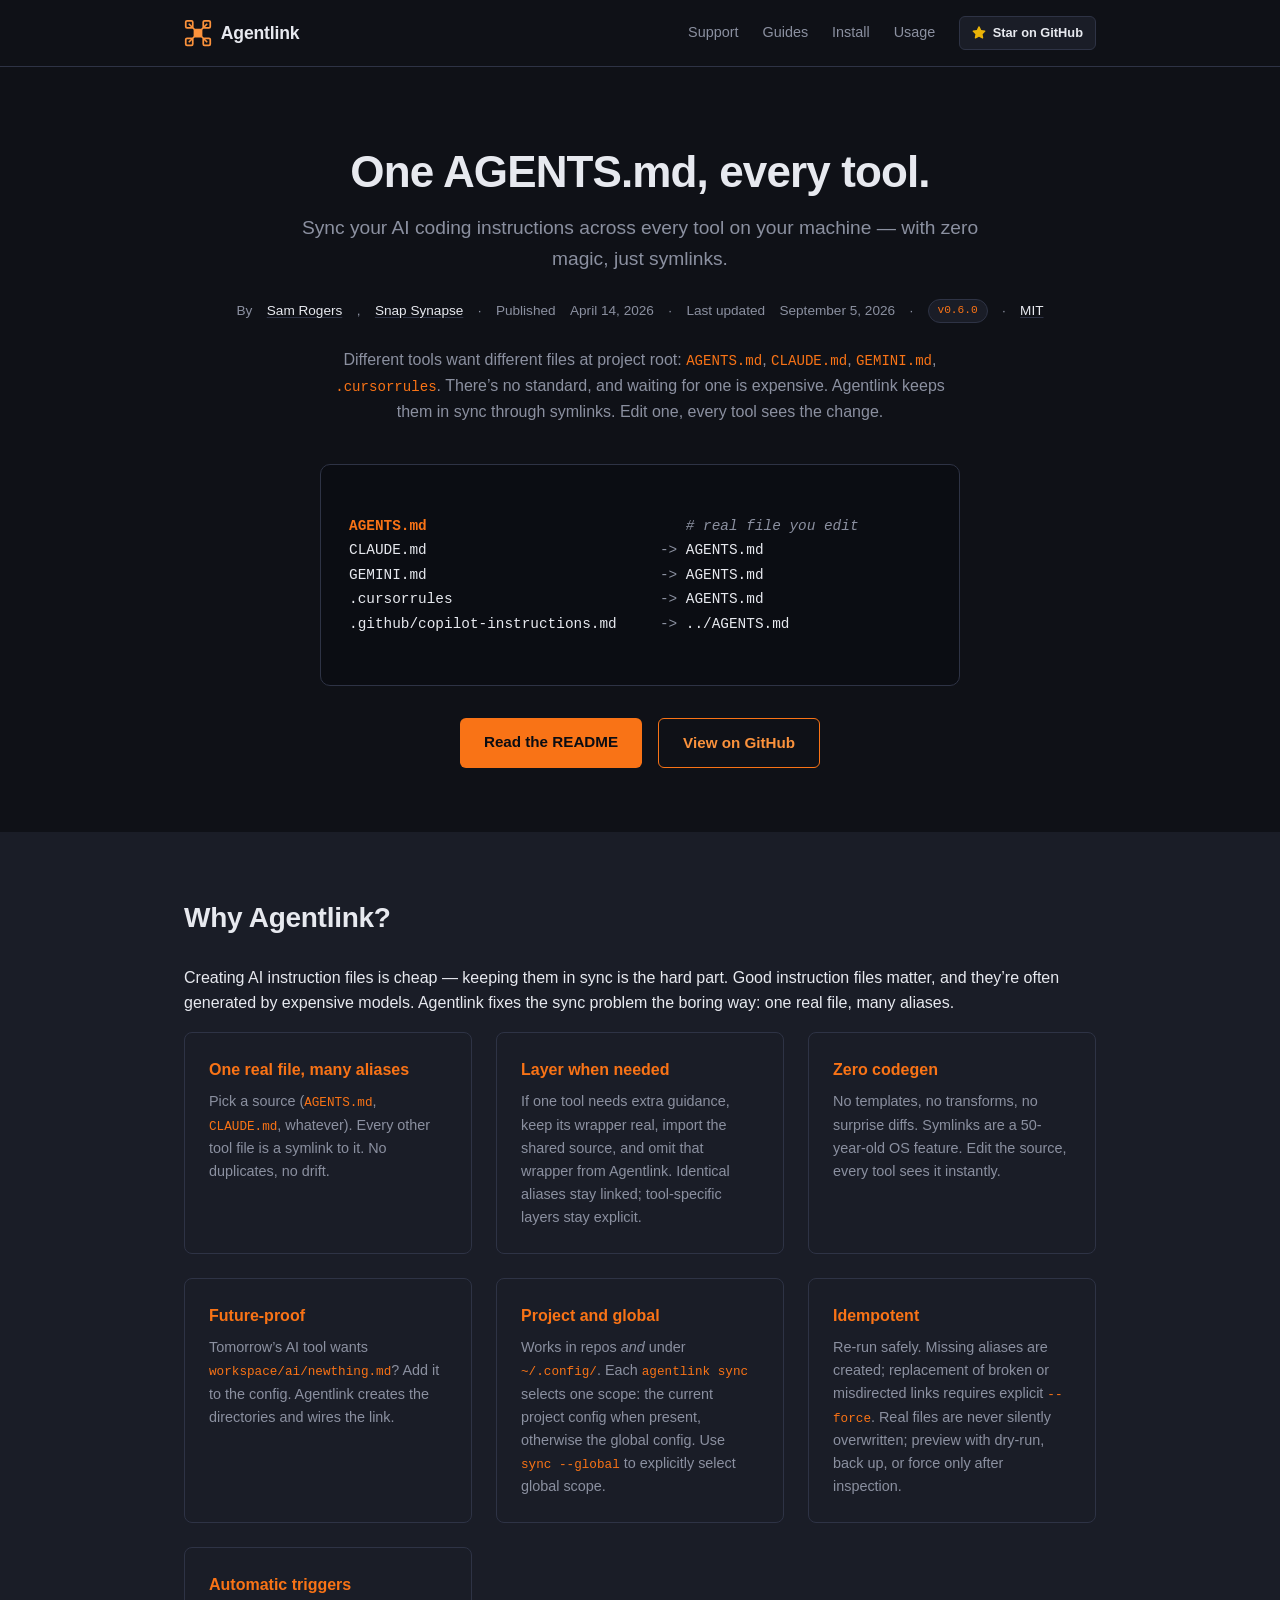
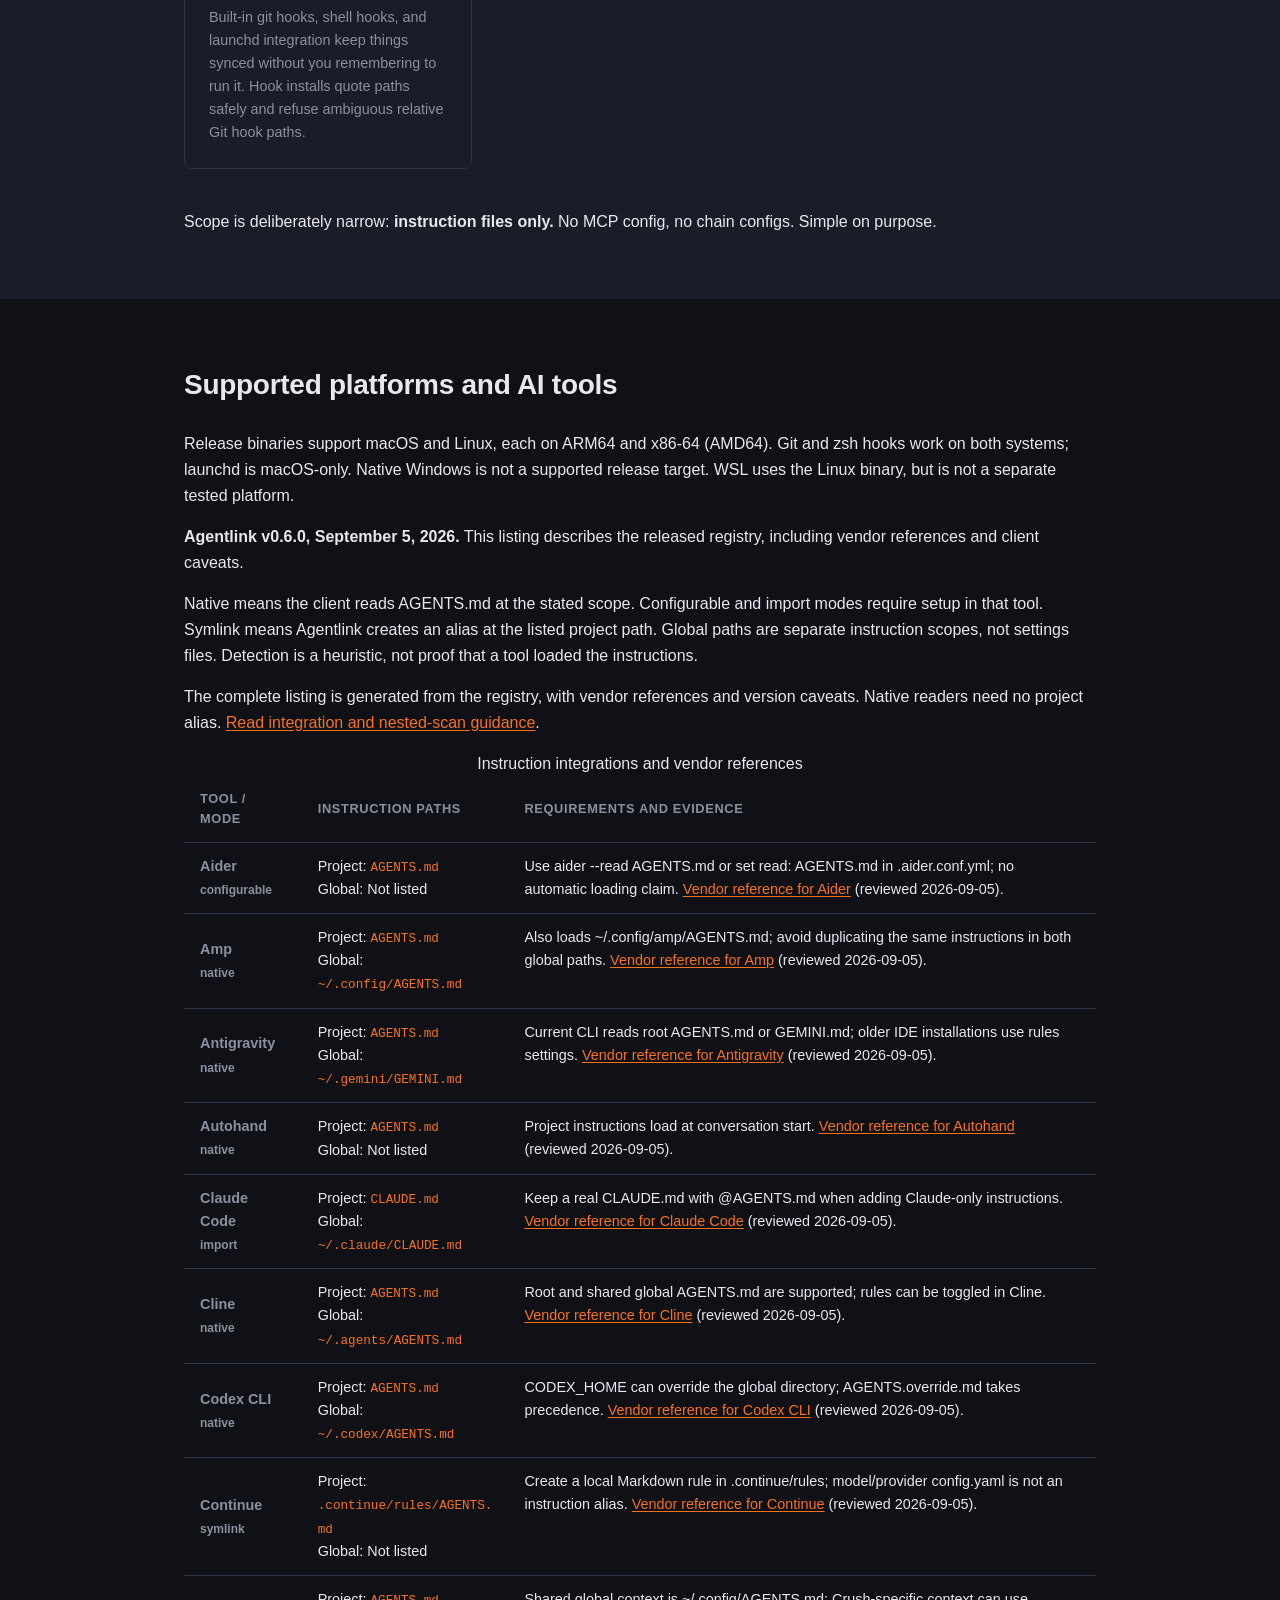
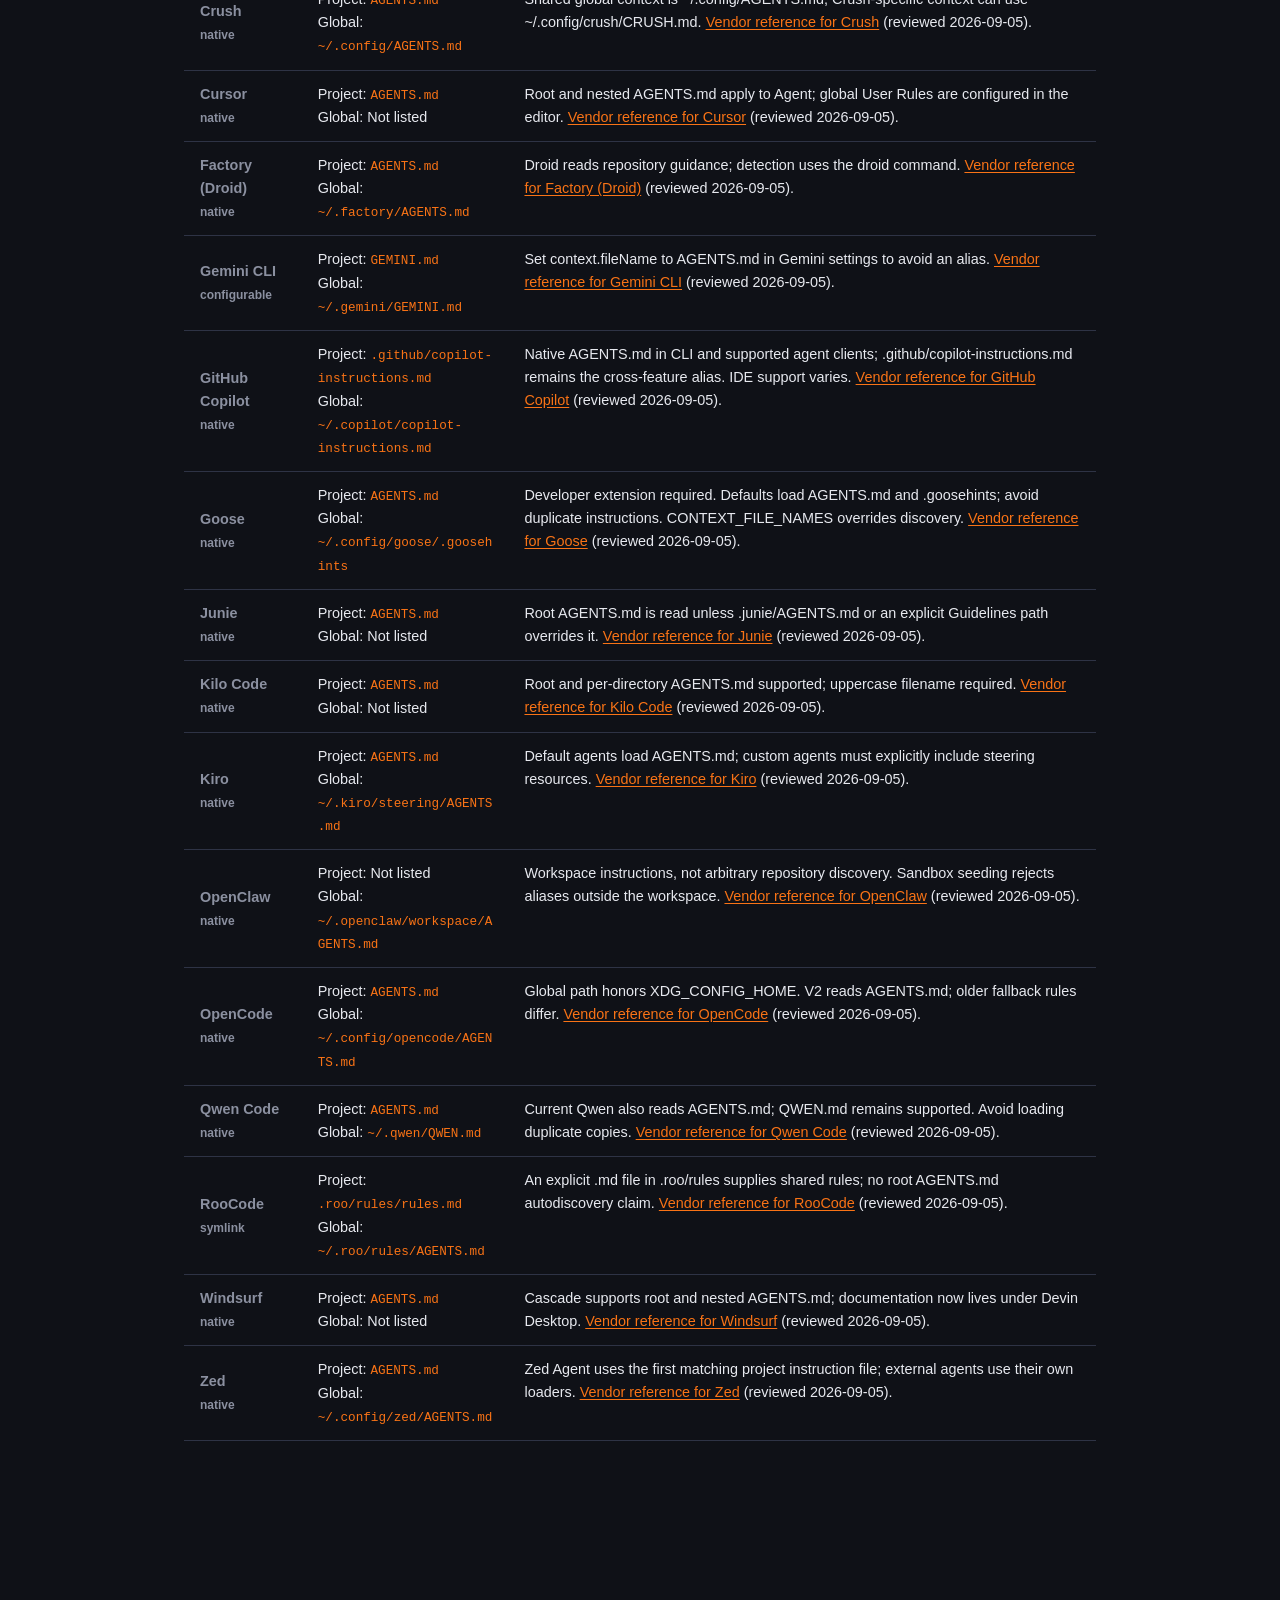
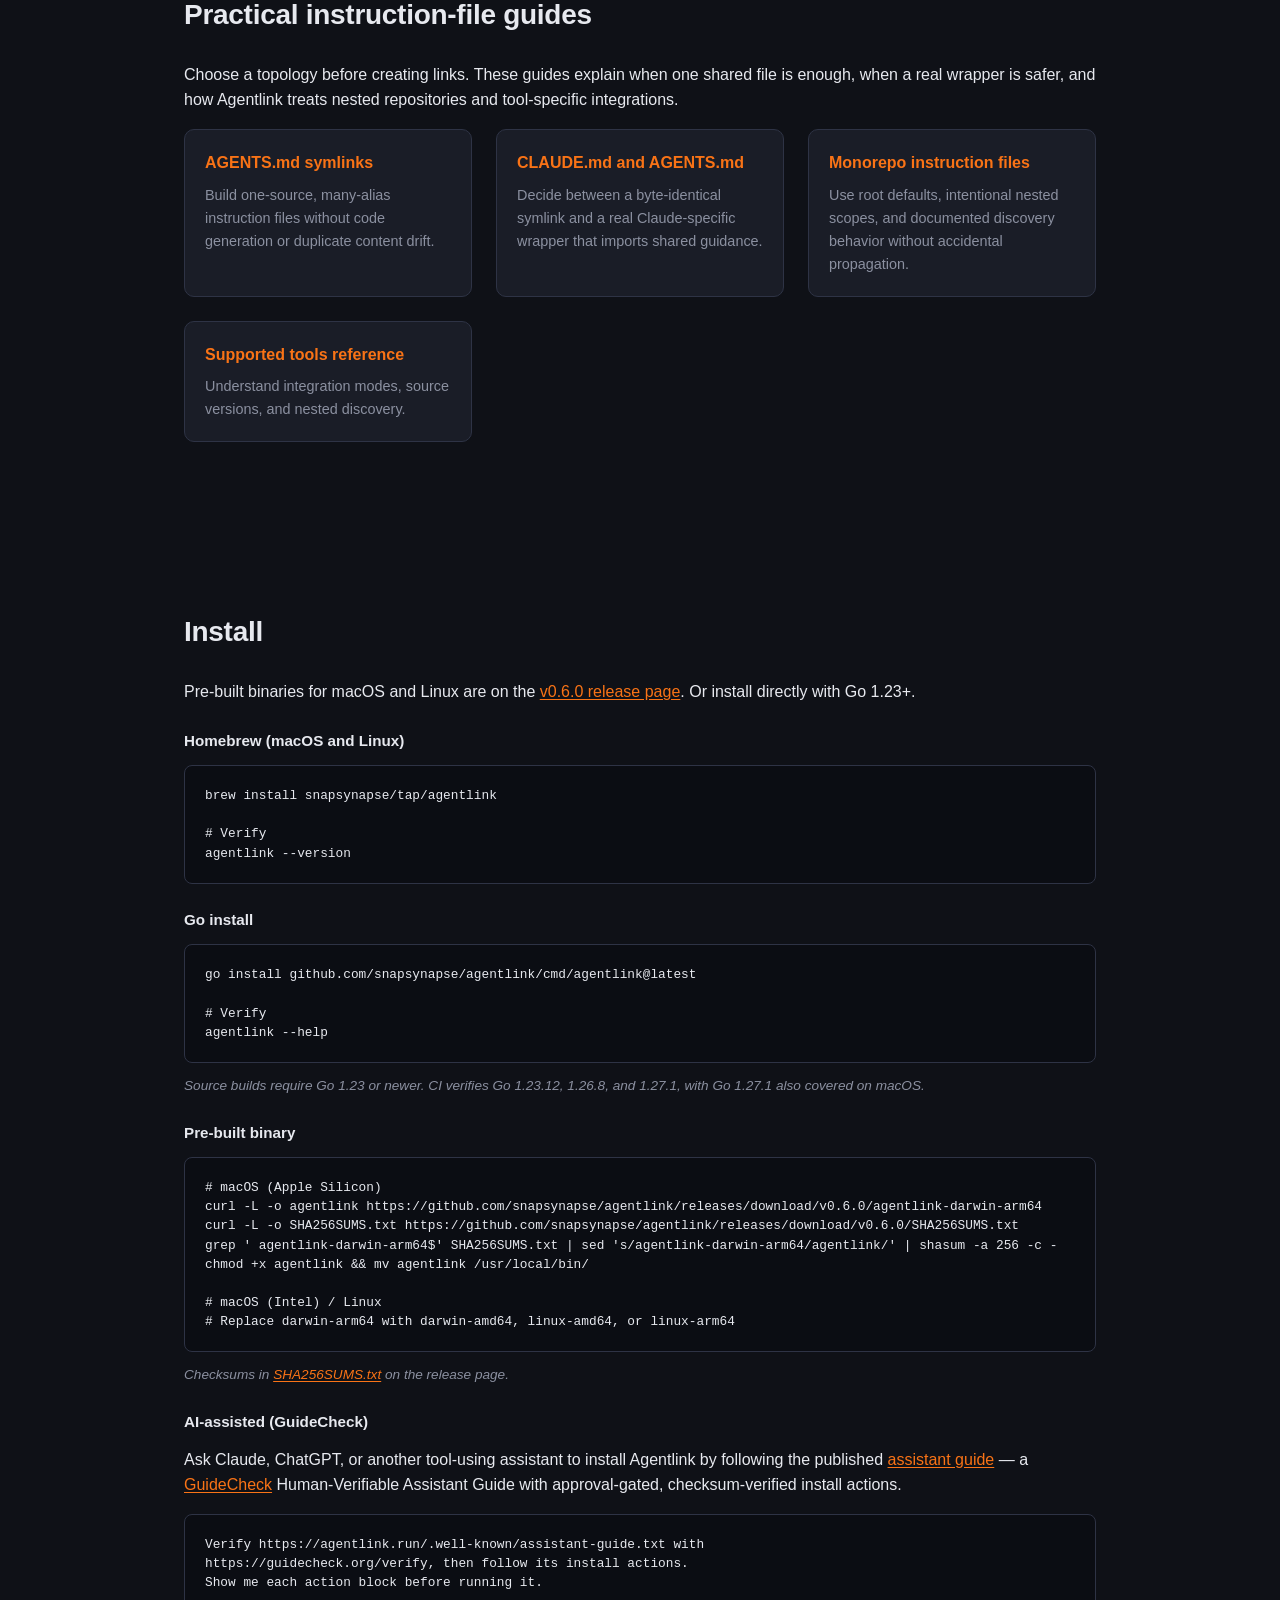
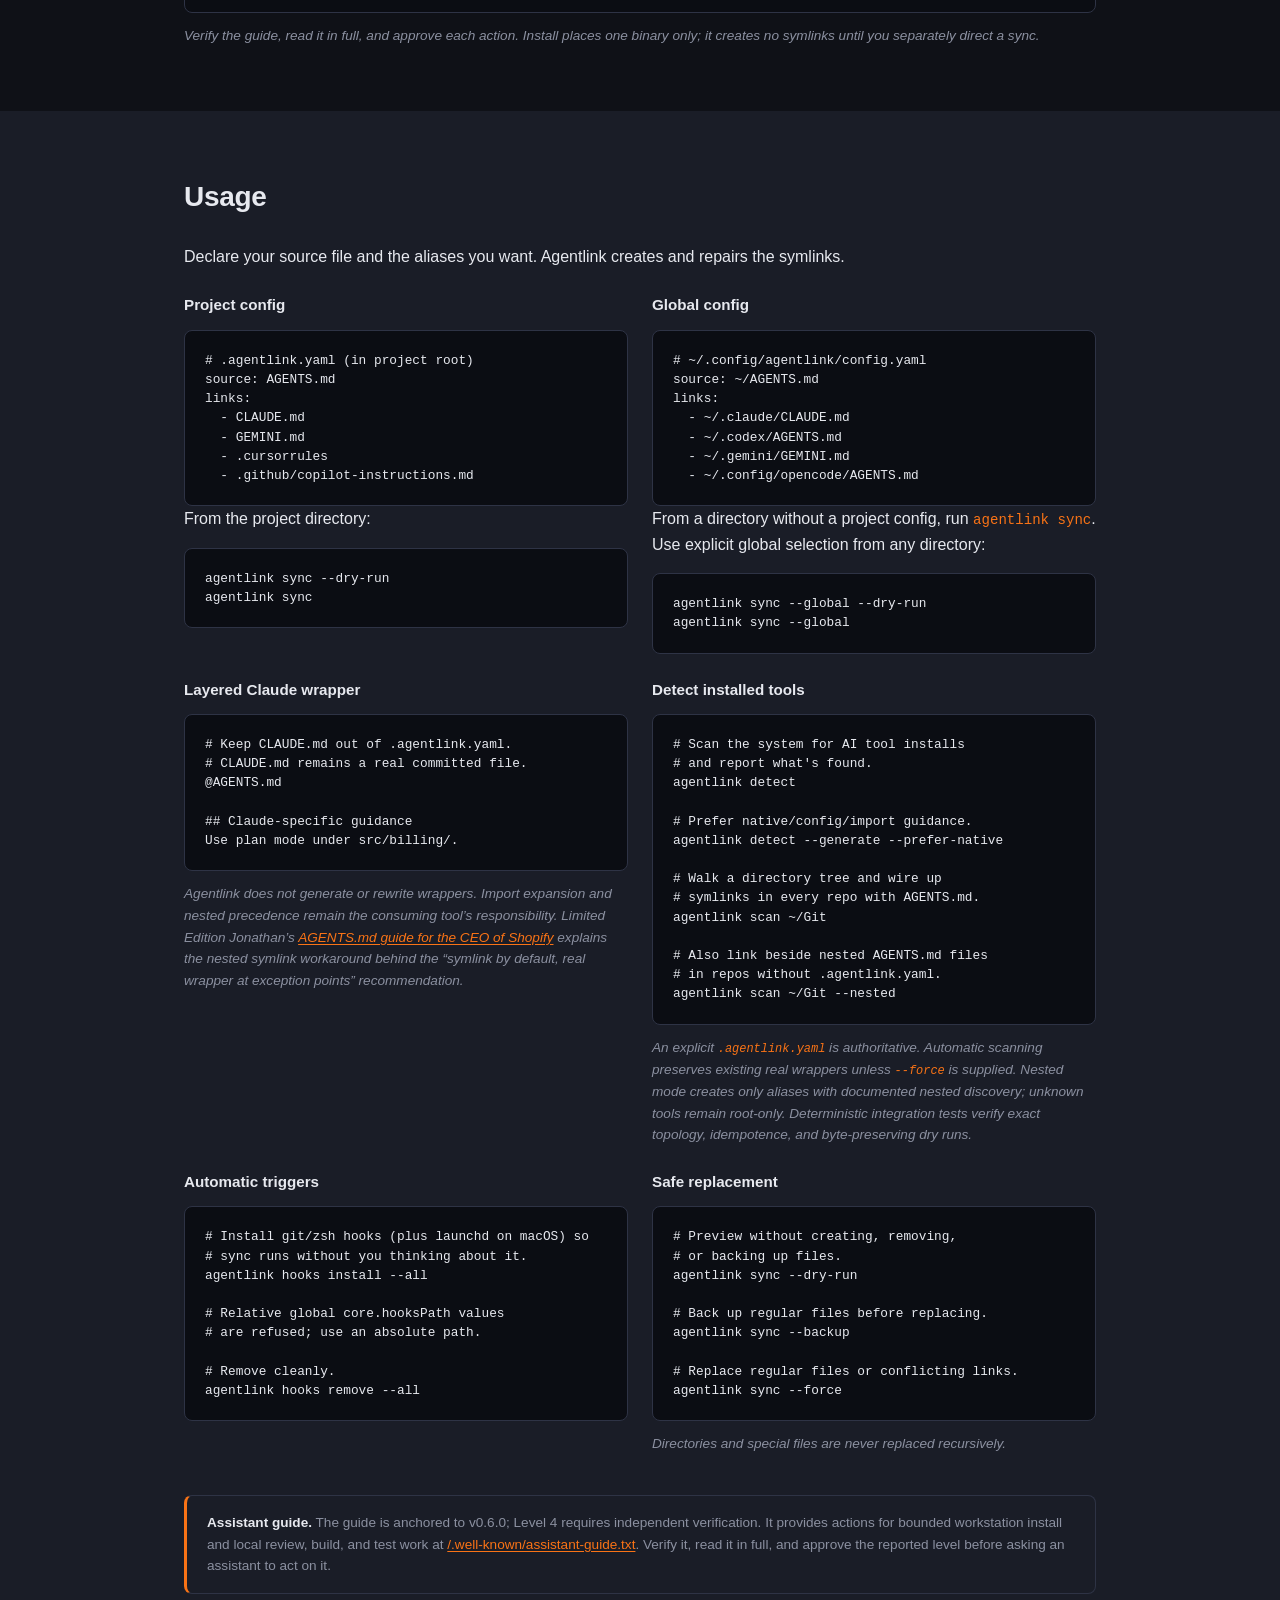
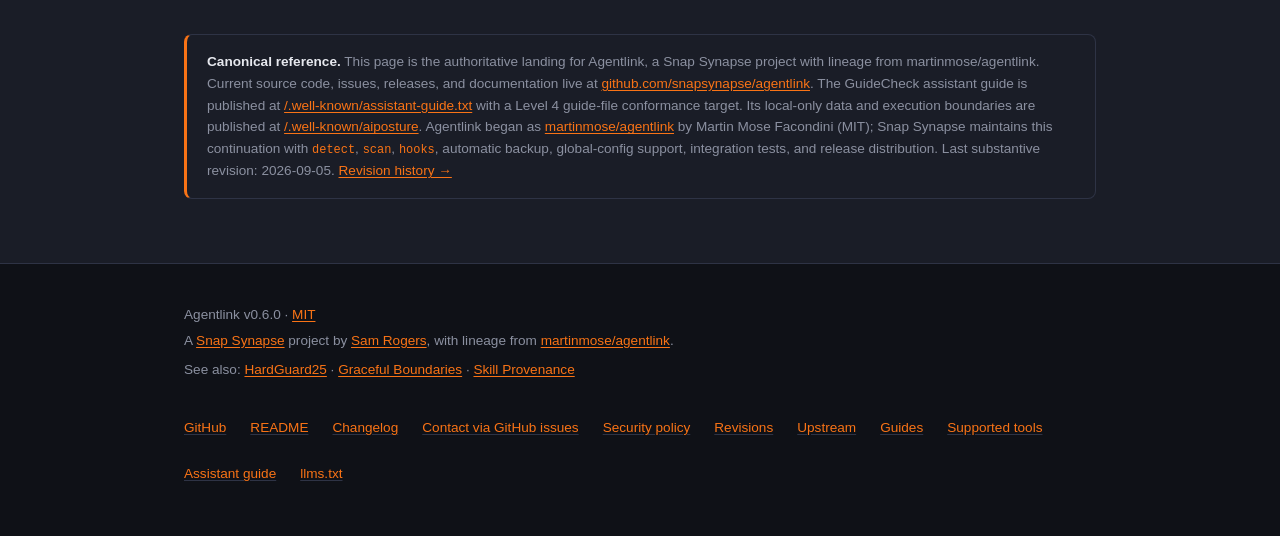
==== docs/index.html @ 0bb07f02 "Fix host-dependent detection fixture and accessible reference links" ====
<!DOCTYPE html>
<html lang="en">
<head>
  <meta charset="utf-8">
  <meta name="viewport" content="width=device-width, initial-scale=1">
  <meta http-equiv="Content-Security-Policy" content="upgrade-insecure-requests">
  <title>Agentlink &mdash; Sync one AGENTS.md to every AI coding tool</title>
  <meta name="description" content="A symlink-based CLI that keeps AGENTS.md, CLAUDE.md, GEMINI.md and friends in sync. One real file, many aliases. Zero codegen. macOS and Linux.">
  <meta name="author" content="Sam Rogers">
  <meta name="robots" content="index, follow, max-snippet:-1, max-image-preview:large">
  <meta name="theme-color" content="#f97316">
  <link rel="canonical" href="https://agentlink.run/">

  <link rel="icon" href="/favicon.svg" type="image/svg+xml">
  <link rel="mask-icon" href="/favicon.svg" color="#f97316">
  <link rel="apple-touch-icon" href="/favicon.svg">
  <link rel="manifest" href="/site.webmanifest">
  <link rel="sitemap" type="application/xml" href="/sitemap.xml">
  <link rel="alternate" type="text/plain" href="https://agentlink.run/llms.txt" title="LLM-readable summary">
  <link rel="assistant-guide" href="https://agentlink.run/.well-known/assistant-guide.txt">

  <!-- Open Graph -->
  <meta property="og:type" content="website">
  <meta property="og:site_name" content="Agentlink">
  <meta property="og:title" content="Agentlink">
  <meta property="og:description" content="Sync one AGENTS.md to every AI coding tool on your machine. With zero magic, just symlinks.">
  <meta property="og:image" content="https://agentlink.run/imgs/og.png">
  <meta property="og:image:alt" content="Agentlink &mdash; central AGENTS.md source card linked to CLAUDE.md, GEMINI.md, .cursorrules, and .github/copilot-instructions.md alias pills">
  <meta property="og:image:width" content="1200">
  <meta property="og:image:height" content="630">
  <meta property="og:url" content="https://agentlink.run/">
  <meta property="og:locale" content="en_US">
  <meta property="article:published_time" content="2026-04-14T00:00:00Z">
  <meta property="article:modified_time" content="2026-09-05T00:00:00Z">
  <meta property="article:author" content="Sam Rogers">
  <meta property="article:publisher" content="https://snapsynapse.com/">
  <meta property="article:section" content="Developer Tools">
  <meta property="article:tag" content="agentlink">
  <meta property="article:tag" content="agents-md">
  <meta property="article:tag" content="claude-md">
  <meta property="article:tag" content="gemini-md">
  <meta property="article:tag" content="symlinks">

  <!-- Twitter -->
  <meta name="twitter:card" content="summary_large_image">
  <meta name="twitter:title" content="Agentlink">
  <meta name="twitter:description" content="Sync one AGENTS.md to every AI coding tool on your machine. With zero magic, just symlinks.">
  <meta name="twitter:image" content="https://agentlink.run/imgs/og.png">
  <meta name="twitter:image:alt" content="Agentlink &mdash; central AGENTS.md source card linked to four AI tool alias pills">
  <meta name="twitter:site" content="@snapsynapse">
  <meta name="twitter:creator" content="@snapsynapse">

  <!-- Identity verification (IndieWeb rel=me) -->
  <link rel="me" href="https://github.com/snapsynapse">
  <link rel="me" href="https://linkedin.com/in/samrogers">

  <!-- JSON-LD: SoftwareApplication -->
  <script type="application/ld+json">
  {
    "@context": "https://schema.org",
    "@type": "SoftwareApplication",
    "name": "Agentlink",
    "description": "A free, open-source command-line tool that keeps AI coding assistant instruction files synchronized through symlinks.",
    "url": "https://agentlink.run/",
    "downloadUrl": "https://github.com/snapsynapse/agentlink/releases/tag/v0.6.0",
    "codeRepository": "https://github.com/snapsynapse/agentlink",
    "applicationCategory": "DeveloperApplication",
    "applicationSubCategory": "Command-line tool",
    "operatingSystem": "macOS, Linux",
    "softwareVersion": "0.6.0",
    "datePublished": "2026-04-14",
    "dateModified": "2026-09-05",
    "license": "https://opensource.org/licenses/MIT",
    "image": "https://agentlink.run/imgs/og.png",
    "author": {
      "@type": "Person",
      "name": "Sam Rogers",
      "url": "https://snapsynapse.com/"
    },
    "publisher": {
      "@type": "Organization",
      "name": "Snap Synapse",
      "url": "https://snapsynapse.com/"
    },
    "offers": {
      "@type": "Offer",
      "price": "0",
      "priceCurrency": "USD",
      "availability": "https://schema.org/InStock"
    }
  }
  </script>

  <!-- JSON-LD: TechArticle -->
  <script type="application/ld+json">
  {
    "@context": "https://schema.org",
    "@type": "TechArticle",
    "headline": "Agentlink",
    "alternativeHeadline": "Sync one AGENTS.md to every AI coding tool",
    "description": "Agentlink is a small CLI that keeps AI instruction files (AGENTS.md, CLAUDE.md, GEMINI.md, .cursorrules, copilot-instructions.md, and more) in sync through symlinks. One real file, many aliases. No codegen, no templates, no surprise diffs. Works in project repos and under the home directory.",
    "inLanguage": "en",
    "url": "https://agentlink.run/",
    "mainEntityOfPage": { "@type": "WebPage", "@id": "https://agentlink.run/" },
    "datePublished": "2026-04-14",
    "dateModified": "2026-09-05",
    "author": {
      "@type": "Person",
      "name": "Sam Rogers",
      "url": "https://snapsynapse.com/",
      "affiliation": { "@type": "Organization", "name": "Snap Synapse" }
    },
    "publisher": {
      "@type": "Organization",
      "name": "Snap Synapse",
      "url": "https://snapsynapse.com/"
    },
    "contributor": {
      "@type": "Person",
      "name": "Martin Mose Facondini",
      "url": "https://github.com/martinmose"
    },
    "keywords": ["agentlink", "AGENTS.md", "CLAUDE.md", "GEMINI.md", "symlinks", "AI tool config", "opencode", "codex"],
    "image": "https://agentlink.run/imgs/og.png",
    "license": "https://opensource.org/licenses/MIT",
    "copyrightHolder": { "@type": "Organization", "name": "Snap Synapse" },
    "copyrightYear": 2026,
    "isBasedOn": {
      "@type": "SoftwareSourceCode",
      "name": "martinmose/agentlink",
      "url": "https://github.com/martinmose/agentlink",
      "author": { "@type": "Person", "name": "Martin Mose Facondini" }
    },
    "citation": [
      { "@type": "WebPage", "name": "AGENTS.md standard", "url": "https://agents.md/" },
      { "@type": "SoftwareSourceCode", "name": "martinmose/agentlink (upstream)", "url": "https://github.com/martinmose/agentlink" },
      { "@type": "WebPage", "name": "Lineage record", "url": "https://github.com/martinmose/agentlink/pull/3" }
    ]
  }
  </script>

  <!-- JSON-LD: DefinedTerm (stake the term) -->
  <script type="application/ld+json">
  {
    "@context": "https://schema.org",
    "@type": "DefinedTerm",
    "name": "Agentlink",
    "alternateName": ["agentlink", "agent-link"],
    "description": "A CLI pattern for synchronizing AI coding assistant instruction files by declaring one real source file and symlinking every tool-specific alias to it. Eliminates codegen drift between AGENTS.md, CLAUDE.md, GEMINI.md, .cursorrules, and similar files.",
    "url": "https://agentlink.run/",
    "sameAs": [
      "https://github.com/snapsynapse/agentlink",
      "https://github.com/martinmose/agentlink"
    ]
  }
  </script>

  <style>
    *, *::before, *::after { box-sizing: border-box; margin: 0; padding: 0; }

    :root {
      --bg: #0f1117;
      --bg-alt: #1a1d27;
      --surface2: #242836;
      --text: #e7e9ef;
      --text-muted: #8b90a0;
      --accent: #f97316;
      --accent-hover: #fb923c;
      --border: #2e3345;
      --green: #4ecb71;
      --red: #ff6b6b;
      --code-bg: #0b0d13;
      --code-text: #e7e9ef;
      --font: -apple-system, BlinkMacSystemFont, "Segoe UI", Roboto, "Helvetica Neue", Arial, sans-serif;
      --mono: "SF Mono", "Fira Code", "Fira Mono", Menlo, Consolas, monospace;
      --max-width: 960px;
      --radius: 10px;
    }

    html { scroll-behavior: smooth; }
    body {
      font-family: var(--font);
      color: var(--text);
      background: var(--bg);
      line-height: 1.6;
      -webkit-font-smoothing: antialiased;
    }

    a { color: var(--accent); text-decoration: none; }
    a:hover { color: var(--accent-hover); text-decoration: underline; }
    p a { text-decoration: underline; text-underline-offset: 2px; }

    /* Skip link */
    .skip-link {
      position: absolute;
      left: -9999px;
      top: 0;
      background: var(--accent);
      color: #0b0d13;
      padding: 0.5rem 1rem;
      z-index: 100;
      font-weight: 700;
    }
    .skip-link:focus { left: 0; }

    .container { max-width: var(--max-width); margin: 0 auto; padding: 0 1.5rem; }

    /* Nav */
    nav {
      border-bottom: 1px solid var(--border);
      padding: 1rem 0;
      position: sticky;
      top: 0;
      background: var(--bg);
      z-index: 10;
    }
    nav .container {
      display: flex;
      align-items: center;
      justify-content: space-between;
      gap: 1rem;
    }
    nav .logo {
      font-weight: 700;
      font-size: 1.1rem;
      color: var(--text);
      text-decoration: none;
      letter-spacing: -0.01em;
      display: inline-flex;
      align-items: center;
      gap: 0.55rem;
    }
    nav .logo svg { color: var(--accent-hover); flex: 0 0 auto; }
    nav .logo:hover svg { color: var(--accent); }
    nav .links { display: flex; align-items: center; gap: 1.5rem; font-size: 0.9rem; }
    nav .links a { color: var(--text-muted); }
    nav .links a:hover { color: var(--text); text-decoration: none; }

    /* GitHub star button */
    .gh-star {
      display: inline-flex;
      align-items: center;
      gap: 0.4rem;
      padding: 0.35rem 0.75rem;
      border: 1px solid var(--border);
      border-radius: 6px;
      background: var(--bg-alt);
      color: var(--text) !important;
      font-weight: 600;
      font-size: 0.8rem;
      transition: border-color 0.1s ease, transform 0.05s ease;
    }
    .gh-star:hover {
      border-color: var(--accent);
      text-decoration: none;
      transform: translateY(-1px);
    }
    .gh-star svg { flex: 0 0 auto; color: #eab308; }
    .gh-star span { white-space: nowrap; }

    /* Byline */
    .byline {
      font-size: 0.85rem;
      color: var(--text-muted);
      margin: 0.75rem 0 1.5rem;
      display: flex;
      flex-wrap: wrap;
      gap: 0.5rem 0.9rem;
      align-items: center;
      justify-content: center;
    }
    .byline .sep { color: var(--text-muted); }
    .byline a { color: var(--text); text-decoration: underline; text-decoration-color: var(--border); text-underline-offset: 2px; }
    .byline a:hover { color: var(--accent-hover); text-decoration-color: var(--accent-hover); }
    .byline .version {
      font-family: var(--mono);
      font-size: 0.7rem;
      padding: 0.15rem 0.55rem;
      border-radius: 999px;
      background: var(--bg-alt);
      color: var(--accent);
      border: 1px solid var(--border);
    }

    /* Canonical note */
    .canonical-note {
      margin-top: 2.5rem;
      padding: 1rem 1.25rem;
      background: var(--bg-alt);
      border: 1px solid var(--border);
      border-left: 3px solid var(--accent);
      border-radius: 8px;
      font-size: 0.85rem;
      color: var(--text-muted);
    }
    .canonical-note strong { color: var(--text); }
    .canonical-note a { text-decoration: underline; text-underline-offset: 2px; }

    /* Sections */
    section { padding: 4rem 0; }
    section.alt { background: var(--bg-alt); }

    h1 { font-size: 2.75rem; line-height: 1.15; letter-spacing: -0.02em; font-weight: 800; }
    h2 { font-size: 1.75rem; font-weight: 700; margin-bottom: 1.5rem; letter-spacing: -0.01em; }
    h3 { font-size: 1.1rem; font-weight: 600; margin-bottom: 0.5rem; }

    p { margin-bottom: 1rem; }
    p:last-child { margin-bottom: 0; }

    /* Hero */
    .hero { padding: 5rem 0 4rem; text-align: center; }
    .hero h1 { margin-bottom: 1rem; }
    .hero .subtitle {
      font-size: 1.2rem;
      color: var(--text-muted);
      max-width: 680px;
      margin: 0 auto 1.5rem;
    }
    .hero .hook {
      font-size: 1rem;
      color: var(--text-muted);
      max-width: 620px;
      margin: 0 auto 2.5rem;
    }

    /* Symlink diagram (hero visual) */
    .linkmap {
      font-family: var(--mono);
      font-size: 0.9rem;
      text-align: left;
      padding: 1.5rem 1.75rem;
      background: var(--code-bg);
      border: 1px solid var(--border);
      border-radius: var(--radius);
      color: var(--text);
      margin: 1rem auto 2rem;
      max-width: 640px;
      line-height: 1.7;
      white-space: pre;
      overflow-x: auto;
    }
    .linkmap .src { color: var(--accent); font-weight: 700; }
    .linkmap .arrow { color: var(--text-muted); }
    .linkmap .comment { color: var(--text-muted); font-style: italic; }

    /* Pillars */
    .pillars {
      display: grid;
      grid-template-columns: repeat(3, 1fr);
      gap: 1.5rem;
      margin-bottom: 2.5rem;
      text-align: left;
    }
    .pillar {
      padding: 1.5rem;
      border: 1px solid var(--border);
      border-radius: 8px;
      background: var(--bg-alt);
    }
    .pillar h3 { color: var(--accent); font-size: 1rem; }
    .pillar p { font-size: 0.9rem; color: var(--text-muted); margin-bottom: 0; }

    .guide-card {
      display: block;
      color: var(--text);
      border: 1px solid var(--border);
      border-radius: var(--radius);
      padding: 1.25rem;
      background: var(--bg-alt);
    }
    .guide-card:hover { border-color: var(--accent); text-decoration: none; }
    .guide-card h3 { color: var(--accent); font-size: 1rem; }
    .guide-card p { font-size: 0.9rem; color: var(--text-muted); margin-bottom: 0; }

    /* Buttons */
    .cta-row { display: flex; gap: 1rem; justify-content: center; flex-wrap: wrap; }
    .btn {
      display: inline-block;
      padding: 0.75rem 1.5rem;
      border-radius: 6px;
      font-weight: 600;
      font-size: 0.95rem;
      transition: background 0.15s, color 0.15s;
    }
    /* #f97316 on #0b0d13: dark text gives ~7.5:1 contrast, white fails AA */
    .btn-primary { background: var(--accent); color: #0b0d13; }
    .btn-primary:hover { background: var(--accent-hover); text-decoration: none; color: #0b0d13; }
    .btn-secondary {
      background: transparent;
      color: var(--accent-hover);
      border: 1px solid var(--accent);
    }
    .btn-secondary:hover { background: var(--accent); color: #0b0d13; text-decoration: none; }
    .btn:focus-visible { outline: 3px solid var(--accent); outline-offset: 3px; }
    .btn-primary:focus-visible { outline: 3px solid var(--text); outline-offset: 3px; }

    /* Code blocks */
    .code-grid {
      display: grid;
      grid-template-columns: 1fr 1fr;
      gap: 1.5rem;
      margin-top: 1.5rem;
    }
    .code-grid.single { grid-template-columns: 1fr; }
    .code-block { text-align: left; }
    .code-block h3 { font-size: 0.95rem; margin-bottom: 0.75rem; }
    .code-block .annotation {
      font-size: 0.85rem;
      color: var(--text-muted);
      margin-top: 0.75rem;
      font-style: italic;
    }

    pre {
      background: var(--code-bg);
      color: var(--code-text);
      padding: 1.25rem;
      border-radius: 8px;
      overflow-x: auto;
      font-family: var(--mono);
      font-size: 0.8rem;
      line-height: 1.5;
      border: 1px solid var(--border);
    }
    code { font-family: var(--mono); font-size: 0.88em; color: var(--accent); }

    /* Tables */
    table { width: 100%; border-collapse: collapse; margin-bottom: 1.5rem; }
    th, td {
      text-align: left;
      padding: 0.75rem 1rem;
      border-bottom: 1px solid var(--border);
      font-size: 0.9rem;
    }
    th { font-weight: 600; color: var(--text-muted); font-size: 0.8rem; text-transform: uppercase; letter-spacing: 0.05em; }
    td.tool { font-family: var(--mono); color: var(--accent); white-space: nowrap; }

    .support-table { overflow-x: auto; }
    .support-table td { vertical-align: top; overflow-wrap: anywhere; }
    .support-table a { text-decoration: underline; text-underline-offset: 2px; }
    .support-table code { white-space: normal; }
    .support-table th[scope="row"] { text-transform: none; letter-spacing: normal; font-size: 0.9rem; }
    .support-table:focus-visible { outline: 2px solid var(--accent); outline-offset: 3px; }

    /* Footer */
    footer {
      border-top: 1px solid var(--border);
      padding: 2.5rem 0;
      font-size: 0.85rem;
      color: var(--text-muted);
    }
    .footer-grid {
      display: flex;
      justify-content: space-between;
      align-items: flex-start;
      gap: 2rem;
      flex-wrap: wrap;
    }
    .footer-links { display: flex; gap: 1.5rem; flex-wrap: wrap; }
    .footer-meta p { margin-bottom: 0.25rem; }
    .footer-meta a { text-decoration: underline; text-underline-offset: 2px; }
    .footer-links a { text-decoration: underline; text-underline-offset: 2px; text-decoration-color: var(--border); }
    .footer-links a:hover { text-decoration-color: var(--accent-hover); }

    /* Responsive */
    @media (max-width: 768px) {
      h1 { font-size: 2rem; }
      .hero { padding: 3rem 0 2.5rem; }
      .code-grid { grid-template-columns: 1fr; }
      .pillars { grid-template-columns: 1fr; }
      nav .links { display: none; }
      nav .links.mobile-compact { display: flex; gap: 0.75rem; }
      .footer-grid { flex-direction: column; }
      pre, .linkmap { font-size: 0.72rem; padding: 1rem; }
    }
    @media (max-width: 520px) {
      nav .links.mobile-compact { flex-wrap: wrap; justify-content: center; }
      nav .links.mobile-compact a { padding: 0.4rem 0; }
      nav .container { flex-wrap: wrap; justify-content: center; }
      nav .container { gap: 0.5rem; }
    }
  </style>
</head>
<body>

<a class="skip-link" href="#main-content">Skip to content</a>

<nav aria-label="Main navigation">
  <div class="container">
    <a href="/" class="logo" aria-label="Agentlink home">
      <svg width="28" height="28" viewBox="0 0 32 32" fill="none" aria-hidden="true" focusable="false">
        <line x1="16" y1="16" x2="6" y2="6" stroke="currentColor" stroke-width="2" stroke-linecap="round"/>
        <line x1="16" y1="16" x2="26" y2="6" stroke="currentColor" stroke-width="2" stroke-linecap="round"/>
        <line x1="16" y1="16" x2="6" y2="26" stroke="currentColor" stroke-width="2" stroke-linecap="round"/>
        <line x1="16" y1="16" x2="26" y2="26" stroke="currentColor" stroke-width="2" stroke-linecap="round"/>
        <rect x="2" y="2" width="8" height="8" rx="1.5" stroke="currentColor" stroke-width="2"/>
        <rect x="22" y="2" width="8" height="8" rx="1.5" stroke="currentColor" stroke-width="2"/>
        <rect x="2" y="22" width="8" height="8" rx="1.5" stroke="currentColor" stroke-width="2"/>
        <rect x="22" y="22" width="8" height="8" rx="1.5" stroke="currentColor" stroke-width="2"/>
        <rect x="11" y="11" width="10" height="10" rx="2" fill="currentColor"/>
      </svg>
      <span>Agentlink</span>
    </a>
    <div class="links mobile-compact">
      <a href="#supported-tools">Support</a>
      <a href="#guides">Guides</a>
      <a href="#install">Install</a>
      <a href="#usage">Usage</a>
      <a href="https://github.com/snapsynapse/agentlink" class="gh-star" target="_blank" rel="noopener" aria-label="Star snapsynapse/agentlink on GitHub">
        <svg width="14" height="14" viewBox="0 0 16 16" fill="currentColor" aria-hidden="true">
          <path d="M8 .25a.75.75 0 0 1 .673.418l1.882 3.815 4.21.612a.75.75 0 0 1 .416 1.279l-3.046 2.97.719 4.192a.75.75 0 0 1-1.088.791L8 12.347l-3.766 1.98a.75.75 0 0 1-1.088-.79l.72-4.194L.818 6.374a.75.75 0 0 1 .416-1.28l4.21-.611L7.327.668A.75.75 0 0 1 8 .25Z"/>
        </svg>
        <span>Star on GitHub</span>
      </a>
    </div>
  </div>
</nav>

<main id="main-content">
<section class="hero">
  <div class="container">
    <h1>One AGENTS.md, every tool.</h1>
    <p class="subtitle">Sync your AI coding instructions across every tool on your machine &mdash; with zero magic, just symlinks.</p>
    <p class="byline">
      By <a href="https://snapsynapse.com" target="_blank" rel="noopener author">Sam Rogers</a>, <a href="https://snapsynapse.com" target="_blank" rel="noopener">Snap Synapse</a>
      <span class="sep" aria-hidden="true">&middot;</span>
      Published <time datetime="2026-04-14">April 14, 2026</time>
      <span class="sep" aria-hidden="true">&middot;</span>
      Last updated <time datetime="2026-09-05">September 5, 2026</time>
      <span class="sep" aria-hidden="true">&middot;</span>
      <span class="version">v0.6.0</span>
      <span class="sep" aria-hidden="true">&middot;</span>
      <a href="https://opensource.org/licenses/MIT" rel="license" target="_blank">MIT</a>
    </p>
    <p class="hook">Different tools want different files at project root: <code>AGENTS.md</code>, <code>CLAUDE.md</code>, <code>GEMINI.md</code>, <code>.cursorrules</code>. There&rsquo;s no standard, and waiting for one is expensive. Agentlink keeps them in sync through symlinks. Edit one, every tool sees the change.</p>

    <div class="linkmap" role="img" aria-label="Example: AGENTS.md is the source file; CLAUDE.md, GEMINI.md, .cursorrules, and .github/copilot-instructions.md are symlinks pointing to it.">
<span class="src">AGENTS.md</span>                              <span class="comment"># real file you edit</span>
CLAUDE.md                           <span class="arrow">-&gt;</span> AGENTS.md
GEMINI.md                           <span class="arrow">-&gt;</span> AGENTS.md
.cursorrules                        <span class="arrow">-&gt;</span> AGENTS.md
.github/copilot-instructions.md     <span class="arrow">-&gt;</span> ../AGENTS.md
    </div>

    <div class="cta-row">
      <a href="https://github.com/snapsynapse/agentlink#readme" class="btn btn-primary" target="_blank" rel="noopener">Read the README</a>
      <a href="https://github.com/snapsynapse/agentlink" class="btn btn-secondary" target="_blank" rel="noopener">View on GitHub</a>
    </div>
  </div>
</section>

<section class="alt" id="why">
  <div class="container">
    <h2>Why Agentlink?</h2>
    <p>Creating AI instruction files is cheap &mdash; keeping them in sync is the hard part. Good instruction files matter, and they&rsquo;re often generated by expensive models. Agentlink fixes the sync problem the boring way: one real file, many aliases.</p>

    <div class="pillars">
      <div class="pillar">
        <h3>One real file, many aliases</h3>
        <p>Pick a source (<code>AGENTS.md</code>, <code>CLAUDE.md</code>, whatever). Every other tool file is a symlink to it. No duplicates, no drift.</p>
      </div>
      <div class="pillar">
        <h3>Layer when needed</h3>
        <p>If one tool needs extra guidance, keep its wrapper real, import the shared source, and omit that wrapper from Agentlink. Identical aliases stay linked; tool-specific layers stay explicit.</p>
      </div>
      <div class="pillar">
        <h3>Zero codegen</h3>
        <p>No templates, no transforms, no surprise diffs. Symlinks are a 50-year-old OS feature. Edit the source, every tool sees it instantly.</p>
      </div>
      <div class="pillar">
        <h3>Future-proof</h3>
        <p>Tomorrow&rsquo;s AI tool wants <code>workspace/ai/newthing.md</code>? Add it to the config. Agentlink creates the directories and wires the link.</p>
      </div>
      <div class="pillar">
        <h3>Project and global</h3>
        <p>Works in repos <em>and</em> under <code>~/.config/</code>. Each <code>agentlink sync</code> selects one scope: the current project config when present, otherwise the global config. Use <code>sync --global</code> to explicitly select global scope.</p>
      </div>
      <div class="pillar">
        <h3>Idempotent</h3>
        <p>Re-run safely. Missing aliases are created; replacement of broken or misdirected links requires explicit <code>--force</code>. Real files are never silently overwritten; preview with dry-run, back up, or force only after inspection.</p>
      </div>
      <div class="pillar">
        <h3>Automatic triggers</h3>
        <p>Built-in git hooks, shell hooks, and launchd integration keep things synced without you remembering to run it. Hook installs quote paths safely and refuse ambiguous relative Git hook paths.</p>
      </div>
    </div>

    <p>Scope is deliberately narrow: <strong>instruction files only.</strong> No MCP config, no chain configs. Simple on purpose.</p>
  </div>
</section>

<section id="supported-tools">
  <div class="container">
    <h2>Supported platforms and AI tools</h2>
    <p>Release binaries support macOS and Linux, each on ARM64 and x86-64 (AMD64). Git and zsh hooks work on both systems; launchd is macOS-only. Native Windows is not a supported release target. WSL uses the Linux binary, but is not a separate tested platform.</p>
    <p><strong>Agentlink v0.6.0, September 5, 2026.</strong> This listing describes the released registry, including vendor references and client caveats.</p>
    <p>Native means the client reads AGENTS.md at the stated scope. Configurable and import modes require setup in that tool. Symlink means Agentlink creates an alias at the listed project path. Global paths are separate instruction scopes, not settings files. Detection is a heuristic, not proof that a tool loaded the instructions.</p>
    <p>The complete listing is generated from the registry, with vendor references and version caveats. Native readers need no project alias. <a href="/reference/supported-tools/">Read integration and nested-scan guidance</a>.</p>
<!-- BEGIN GENERATED TOOLS -->
<div class="support-table" role="region" aria-label="AI tool support" tabindex="0">
<table>
<caption>Instruction integrations and vendor references</caption>
<thead><tr><th scope="col">Tool / mode</th><th scope="col">Instruction paths</th><th scope="col">Requirements and evidence</th></tr></thead>
<tbody>
<tr><th scope="row">Aider<br><small>configurable</small></th><td>Project: <code>AGENTS.md</code><br>Global: Not listed</td><td>Use aider --read AGENTS.md or set read: AGENTS.md in .aider.conf.yml; no automatic loading claim. <a href="https://aider.chat/docs/usage/conventions.html">Vendor reference for Aider</a> (reviewed 2026-09-05).</td></tr>
<tr><th scope="row">Amp<br><small>native</small></th><td>Project: <code>AGENTS.md</code><br>Global: <code>~/.config/AGENTS.md</code></td><td>Also loads ~/.config/amp/AGENTS.md; avoid duplicating the same instructions in both global paths. <a href="https://ampcode.com/docs/customize/agents-md">Vendor reference for Amp</a> (reviewed 2026-09-05).</td></tr>
<tr><th scope="row">Antigravity<br><small>native</small></th><td>Project: <code>AGENTS.md</code><br>Global: <code>~/.gemini/GEMINI.md</code></td><td>Current CLI reads root AGENTS.md or GEMINI.md; older IDE installations use rules settings. <a href="https://antigravity.google/docs/cli/best-practices/">Vendor reference for Antigravity</a> (reviewed 2026-09-05).</td></tr>
<tr><th scope="row">Autohand<br><small>native</small></th><td>Project: <code>AGENTS.md</code><br>Global: Not listed</td><td>Project instructions load at conversation start. <a href="https://docs.autohand.ai/working-with-autohand-code/agents-md">Vendor reference for Autohand</a> (reviewed 2026-09-05).</td></tr>
<tr><th scope="row">Claude Code<br><small>import</small></th><td>Project: <code>CLAUDE.md</code><br>Global: <code>~/.claude/CLAUDE.md</code></td><td>Keep a real CLAUDE.md with @AGENTS.md when adding Claude-only instructions. <a href="https://code.claude.com/docs/en/memory">Vendor reference for Claude Code</a> (reviewed 2026-09-05).</td></tr>
<tr><th scope="row">Cline<br><small>native</small></th><td>Project: <code>AGENTS.md</code><br>Global: <code>~/.agents/AGENTS.md</code></td><td>Root and shared global AGENTS.md are supported; rules can be toggled in Cline. <a href="https://docs.cline.bot/customization/cline-rules">Vendor reference for Cline</a> (reviewed 2026-09-05).</td></tr>
<tr><th scope="row">Codex CLI<br><small>native</small></th><td>Project: <code>AGENTS.md</code><br>Global: <code>~/.codex/AGENTS.md</code></td><td>CODEX_HOME can override the global directory; AGENTS.override.md takes precedence. <a href="https://developers.openai.com/codex/guides/agents-md">Vendor reference for Codex CLI</a> (reviewed 2026-09-05).</td></tr>
<tr><th scope="row">Continue<br><small>symlink</small></th><td>Project: <code>.continue/rules/AGENTS.md</code><br>Global: Not listed</td><td>Create a local Markdown rule in .continue/rules; model/provider config.yaml is not an instruction alias. <a href="https://docs.continue.dev/customize/deep-dives/rules">Vendor reference for Continue</a> (reviewed 2026-09-05).</td></tr>
<tr><th scope="row">Crush<br><small>native</small></th><td>Project: <code>AGENTS.md</code><br>Global: <code>~/.config/AGENTS.md</code></td><td>Shared global context is ~/.config/AGENTS.md; Crush-specific context can use ~/.config/crush/CRUSH.md. <a href="https://github.com/charmbracelet/crush">Vendor reference for Crush</a> (reviewed 2026-09-05).</td></tr>
<tr><th scope="row">Cursor<br><small>native</small></th><td>Project: <code>AGENTS.md</code><br>Global: Not listed</td><td>Root and nested AGENTS.md apply to Agent; global User Rules are configured in the editor. <a href="https://cursor.com/docs/rules">Vendor reference for Cursor</a> (reviewed 2026-09-05).</td></tr>
<tr><th scope="row">Factory (Droid)<br><small>native</small></th><td>Project: <code>AGENTS.md</code><br>Global: <code>~/.factory/AGENTS.md</code></td><td>Droid reads repository guidance; detection uses the droid command. <a href="https://docs.factory.ai/harness/agents-md">Vendor reference for Factory (Droid)</a> (reviewed 2026-09-05).</td></tr>
<tr><th scope="row">Gemini CLI<br><small>configurable</small></th><td>Project: <code>GEMINI.md</code><br>Global: <code>~/.gemini/GEMINI.md</code></td><td>Set context.fileName to AGENTS.md in Gemini settings to avoid an alias. <a href="https://geminicli.com/docs/cli/gemini-md/">Vendor reference for Gemini CLI</a> (reviewed 2026-09-05).</td></tr>
<tr><th scope="row">GitHub Copilot<br><small>native</small></th><td>Project: <code>.github/copilot-instructions.md</code><br>Global: <code>~/.copilot/copilot-instructions.md</code></td><td>Native AGENTS.md in CLI and supported agent clients; .github/copilot-instructions.md remains the cross-feature alias. IDE support varies. <a href="https://docs.github.com/en/copilot/how-tos/copilot-cli/customize-copilot/add-custom-instructions">Vendor reference for GitHub Copilot</a> (reviewed 2026-09-05).</td></tr>
<tr><th scope="row">Goose<br><small>native</small></th><td>Project: <code>AGENTS.md</code><br>Global: <code>~/.config/goose/.goosehints</code></td><td>Developer extension required. Defaults load AGENTS.md and .goosehints; avoid duplicate instructions. CONTEXT_FILE_NAMES overrides discovery. <a href="https://goose-docs.ai/docs/guides/context-engineering/using-goosehints/">Vendor reference for Goose</a> (reviewed 2026-09-05).</td></tr>
<tr><th scope="row">Junie<br><small>native</small></th><td>Project: <code>AGENTS.md</code><br>Global: Not listed</td><td>Root AGENTS.md is read unless .junie/AGENTS.md or an explicit Guidelines path overrides it. <a href="https://junie.jetbrains.com/docs/junie-plugin-project-settings.html">Vendor reference for Junie</a> (reviewed 2026-09-05).</td></tr>
<tr><th scope="row">Kilo Code<br><small>native</small></th><td>Project: <code>AGENTS.md</code><br>Global: Not listed</td><td>Root and per-directory AGENTS.md supported; uppercase filename required. <a href="https://kilo.ai/docs/customize/agents-md">Vendor reference for Kilo Code</a> (reviewed 2026-09-05).</td></tr>
<tr><th scope="row">Kiro<br><small>native</small></th><td>Project: <code>AGENTS.md</code><br>Global: <code>~/.kiro/steering/AGENTS.md</code></td><td>Default agents load AGENTS.md; custom agents must explicitly include steering resources. <a href="https://kiro.dev/docs/steering/">Vendor reference for Kiro</a> (reviewed 2026-09-05).</td></tr>
<tr><th scope="row">OpenClaw<br><small>native</small></th><td>Project: Not listed<br>Global: <code>~/.openclaw/workspace/AGENTS.md</code></td><td>Workspace instructions, not arbitrary repository discovery. Sandbox seeding rejects aliases outside the workspace. <a href="https://docs.openclaw.ai/concepts/agent-workspace">Vendor reference for OpenClaw</a> (reviewed 2026-09-05).</td></tr>
<tr><th scope="row">OpenCode<br><small>native</small></th><td>Project: <code>AGENTS.md</code><br>Global: <code>~/.config/opencode/AGENTS.md</code></td><td>Global path honors XDG_CONFIG_HOME. V2 reads AGENTS.md; older fallback rules differ. <a href="https://opencode.ai/v2/docs/instructions">Vendor reference for OpenCode</a> (reviewed 2026-09-05).</td></tr>
<tr><th scope="row">Qwen Code<br><small>native</small></th><td>Project: <code>AGENTS.md</code><br>Global: <code>~/.qwen/QWEN.md</code></td><td>Current Qwen also reads AGENTS.md; QWEN.md remains supported. Avoid loading duplicate copies. <a href="https://qwenlm.github.io/qwen-code-docs/en/users/features/memory/">Vendor reference for Qwen Code</a> (reviewed 2026-09-05).</td></tr>
<tr><th scope="row">RooCode<br><small>symlink</small></th><td>Project: <code>.roo/rules/rules.md</code><br>Global: <code>~/.roo/rules/AGENTS.md</code></td><td>An explicit .md file in .roo/rules supplies shared rules; no root AGENTS.md autodiscovery claim. <a href="https://roocodeinc.github.io/Roo-Code/features/custom-instructions/">Vendor reference for RooCode</a> (reviewed 2026-09-05).</td></tr>
<tr><th scope="row">Windsurf<br><small>native</small></th><td>Project: <code>AGENTS.md</code><br>Global: Not listed</td><td>Cascade supports root and nested AGENTS.md; documentation now lives under Devin Desktop. <a href="https://docs.devin.ai/desktop/cascade/agents-md">Vendor reference for Windsurf</a> (reviewed 2026-09-05).</td></tr>
<tr><th scope="row">Zed<br><small>native</small></th><td>Project: <code>AGENTS.md</code><br>Global: <code>~/.config/zed/AGENTS.md</code></td><td>Zed Agent uses the first matching project instruction file; external agents use their own loaders. <a href="https://zed.dev/docs/ai/instructions">Vendor reference for Zed</a> (reviewed 2026-09-05).</td></tr>
</tbody>
</table>
</div>
<!-- END GENERATED TOOLS -->
  </div>
</section>

<section id="guides">
  <div class="container">
    <h2>Practical instruction-file guides</h2>
    <p>Choose a topology before creating links. These guides explain when one shared file is enough, when a real wrapper is safer, and how Agentlink treats nested repositories and tool-specific integrations.</p>
    <div class="pillars">
      <a class="guide-card" href="/guides/agents-md-symlinks/">
        <h3>AGENTS.md symlinks</h3>
        <p>Build one-source, many-alias instruction files without code generation or duplicate content drift.</p>
      </a>
      <a class="guide-card" href="/guides/claude-md-and-agents-md/">
        <h3>CLAUDE.md and AGENTS.md</h3>
        <p>Decide between a byte-identical symlink and a real Claude-specific wrapper that imports shared guidance.</p>
      </a>
      <a class="guide-card" href="/guides/monorepo-instruction-files/">
        <h3>Monorepo instruction files</h3>
        <p>Use root defaults, intentional nested scopes, and documented discovery behavior without accidental propagation.</p>
      </a>
      <a class="guide-card" href="/reference/supported-tools/">
        <h3>Supported tools reference</h3>
        <p>Understand integration modes, source versions, and nested discovery.</p>
      </a>
    </div>
  </div>
</section>

<section id="install">
  <div class="container">
    <h2>Install</h2>
    <p>Pre-built binaries for macOS and Linux are on the <a href="https://github.com/snapsynapse/agentlink/releases/tag/v0.6.0" target="_blank" rel="noopener">v0.6.0 release page</a>. Or install directly with Go 1.23+.</p>

    <div class="code-grid single">
      <div class="code-block">
        <h3>Homebrew (macOS and Linux)</h3>
<pre>brew install snapsynapse/tap/agentlink

# Verify
agentlink --version</pre>
      </div>

      <div class="code-block">
        <h3>Go install</h3>
<pre>go install github.com/snapsynapse/agentlink/cmd/agentlink@latest

# Verify
agentlink --help</pre>
        <p class="annotation">Source builds require Go 1.23 or newer. CI verifies Go 1.23.12, 1.26.8, and 1.27.1, with Go 1.27.1 also covered on macOS.</p>
      </div>

      <div class="code-block">
        <h3>Pre-built binary</h3>
<pre># macOS (Apple Silicon)
curl -L -o agentlink https://github.com/snapsynapse/agentlink/releases/download/v0.6.0/agentlink-darwin-arm64
curl -L -o SHA256SUMS.txt https://github.com/snapsynapse/agentlink/releases/download/v0.6.0/SHA256SUMS.txt
grep ' agentlink-darwin-arm64$' SHA256SUMS.txt | sed 's/agentlink-darwin-arm64/agentlink/' | shasum -a 256 -c -
chmod +x agentlink && mv agentlink /usr/local/bin/

# macOS (Intel) / Linux
# Replace darwin-arm64 with darwin-amd64, linux-amd64, or linux-arm64</pre>
        <p class="annotation">Checksums in <a href="https://github.com/snapsynapse/agentlink/releases/tag/v0.6.0" target="_blank" rel="noopener">SHA256SUMS.txt</a> on the release page.</p>
      </div>

      <div class="code-block">
        <h3>AI-assisted (GuideCheck)</h3>
        <p>Ask Claude, ChatGPT, or another tool-using assistant to install Agentlink by following the published <a href="https://agentlink.run/.well-known/assistant-guide.txt">assistant guide</a> — a <a href="https://guidecheck.org/" target="_blank" rel="noopener">GuideCheck</a> Human-Verifiable Assistant Guide with approval-gated, checksum-verified install actions.</p>
<pre>Verify https://agentlink.run/.well-known/assistant-guide.txt with
https://guidecheck.org/verify, then follow its install actions.
Show me each action block before running it.</pre>
        <p class="annotation">Verify the guide, read it in full, and approve each action. Install places one binary only; it creates no symlinks until you separately direct a sync.</p>
      </div>
    </div>
  </div>
</section>

<section class="alt" id="usage">
  <div class="container">
    <h2>Usage</h2>
    <p>Declare your source file and the aliases you want. Agentlink creates and repairs the symlinks.</p>

    <div class="code-grid">
      <div class="code-block">
        <h3>Project config</h3>
<pre># .agentlink.yaml (in project root)
source: AGENTS.md
links:
  - CLAUDE.md
  - GEMINI.md
  - .cursorrules
  - .github/copilot-instructions.md</pre>
<p>From the project directory:</p>
<pre>agentlink sync --dry-run
agentlink sync</pre>
      </div>

      <div class="code-block">
        <h3>Global config</h3>
<pre># ~/.config/agentlink/config.yaml
source: ~/AGENTS.md
links:
  - ~/.claude/CLAUDE.md
  - ~/.codex/AGENTS.md
  - ~/.gemini/GEMINI.md
  - ~/.config/opencode/AGENTS.md</pre>
<p>From a directory without a project config, run <code>agentlink sync</code>. Use explicit global selection from any directory:</p>
<pre>agentlink sync --global --dry-run
agentlink sync --global</pre>
      </div>

      <div class="code-block">
        <h3>Layered Claude wrapper</h3>
<pre># Keep CLAUDE.md out of .agentlink.yaml.
# CLAUDE.md remains a real committed file.
@AGENTS.md

## Claude-specific guidance
Use plan mode under src/billing/.</pre>
        <p class="annotation">Agentlink does not generate or rewrite wrappers. Import expansion and nested precedence remain the consuming tool&rsquo;s responsibility. Limited Edition Jonathan&rsquo;s <a href="https://limitededitionjonathan.substack.com/p/i-wrote-this-agentsmd-guide-for-the" target="_blank" rel="noopener">AGENTS.md guide for the CEO of Shopify</a> explains the nested symlink workaround behind the &ldquo;symlink by default, real wrapper at exception points&rdquo; recommendation.</p>
      </div>

      <div class="code-block">
        <h3>Detect installed tools</h3>
<pre># Scan the system for AI tool installs
# and report what's found.
agentlink detect

# Prefer native/config/import guidance.
agentlink detect --generate --prefer-native

# Walk a directory tree and wire up
# symlinks in every repo with AGENTS.md.
agentlink scan ~/Git

# Also link beside nested AGENTS.md files
# in repos without .agentlink.yaml.
agentlink scan ~/Git --nested</pre>
        <p class="annotation">An explicit <code>.agentlink.yaml</code> is authoritative. Automatic scanning preserves existing real wrappers unless <code>--force</code> is supplied. Nested mode creates only aliases with documented nested discovery; unknown tools remain root-only. Deterministic integration tests verify exact topology, idempotence, and byte-preserving dry runs.</p>
      </div>

      <div class="code-block">
        <h3>Automatic triggers</h3>
<pre># Install git/zsh hooks (plus launchd on macOS) so
# sync runs without you thinking about it.
agentlink hooks install --all

# Relative global core.hooksPath values
# are refused; use an absolute path.

# Remove cleanly.
agentlink hooks remove --all</pre>
      </div>
      <div class="code-block">
        <h3>Safe replacement</h3>
<pre># Preview without creating, removing,
# or backing up files.
agentlink sync --dry-run

# Back up regular files before replacing.
agentlink sync --backup

# Replace regular files or conflicting links.
agentlink sync --force</pre>
        <p class="annotation">Directories and special files are never replaced recursively.</p>
      </div>
    </div>

    <div class="canonical-note" role="note">
      <strong>Assistant guide.</strong> The guide is anchored to v0.6.0; Level 4 requires independent verification. It provides actions for bounded workstation install and local review, build, and test work at
      <a href="https://agentlink.run/.well-known/assistant-guide.txt">/.well-known/assistant-guide.txt</a>.
      Verify it, read it in full, and approve the reported level before asking an assistant to act on it.
    </div>

    <aside class="canonical-note" role="note">
      <strong>Canonical reference.</strong> This page is the authoritative landing for Agentlink, a
      Snap Synapse project with lineage from martinmose/agentlink. Current source code, issues, releases, and documentation live at
      <a href="https://github.com/snapsynapse/agentlink" target="_blank" rel="noopener">github.com/snapsynapse/agentlink</a>.
      The GuideCheck assistant guide is published at
      <a href="https://agentlink.run/.well-known/assistant-guide.txt">/.well-known/assistant-guide.txt</a>
      with a Level 4 guide-file conformance target.
      Its local-only data and execution boundaries are published at
      <a href="https://agentlink.run/.well-known/aiposture">/.well-known/aiposture</a>.
      Agentlink began as <a href="https://github.com/martinmose/agentlink" target="_blank" rel="noopener">martinmose/agentlink</a>
      by Martin Mose Facondini (MIT); Snap Synapse maintains this continuation with <code>detect</code>, <code>scan</code>, <code>hooks</code>, automatic backup,
      global-config support, integration tests, and release distribution.
      Last substantive revision: <time datetime="2026-09-05">2026-09-05</time>.
      <a href="https://github.com/snapsynapse/agentlink/commits/main/README.md" target="_blank" rel="noopener">Revision history &rarr;</a>
    </aside>
  </div>
</section>
</main>

<footer>
  <div class="container">
    <div class="footer-grid">
      <div class="footer-meta">
        <p>Agentlink v0.6.0 &middot; <a href="https://github.com/snapsynapse/agentlink/blob/main/LICENSE" target="_blank" rel="noopener">MIT</a></p>
        <p>A <a href="https://snapsynapse.com" target="_blank" rel="noopener">Snap Synapse</a> project by <a href="https://snapsynapse.com" target="_blank" rel="noopener author">Sam Rogers</a>, with lineage from <a href="https://github.com/martinmose/agentlink" target="_blank" rel="noopener">martinmose/agentlink</a>.</p>
        <p style="margin-top: 0.5rem;">See also: <a href="https://hardguard25.com/" target="_blank" rel="noopener">HardGuard25</a> &middot; <a href="https://gracefulboundaries.dev/" target="_blank" rel="noopener">Graceful Boundaries</a> &middot; <a href="https://skillprovenance.dev/" target="_blank" rel="noopener">Skill Provenance</a></p>
      </div>
      <div class="footer-links">
        <a href="https://github.com/snapsynapse/agentlink" target="_blank" rel="noopener">GitHub</a>
        <a href="https://github.com/snapsynapse/agentlink#readme" target="_blank" rel="noopener">README</a>
        <a href="https://github.com/snapsynapse/agentlink/blob/main/CHANGELOG.md" target="_blank" rel="noopener">Changelog</a>
        <a href="https://github.com/snapsynapse/agentlink/issues" target="_blank" rel="noopener">Contact via GitHub issues</a>
        <a href="https://github.com/snapsynapse/agentlink/security/policy" target="_blank" rel="noopener">Security policy</a>
        <a href="https://github.com/snapsynapse/agentlink/commits/main" target="_blank" rel="noopener">Revisions</a>
        <a href="https://github.com/martinmose/agentlink" target="_blank" rel="noopener">Upstream</a>
        <a href="/guides/agents-md-symlinks/">Guides</a>
        <a href="/reference/supported-tools/">Supported tools</a>
        <a href="/.well-known/assistant-guide.txt">Assistant guide</a>
        <a href="/llms.txt">llms.txt</a>
      </div>
    </div>
  </div>
</footer>

</body>
</html>
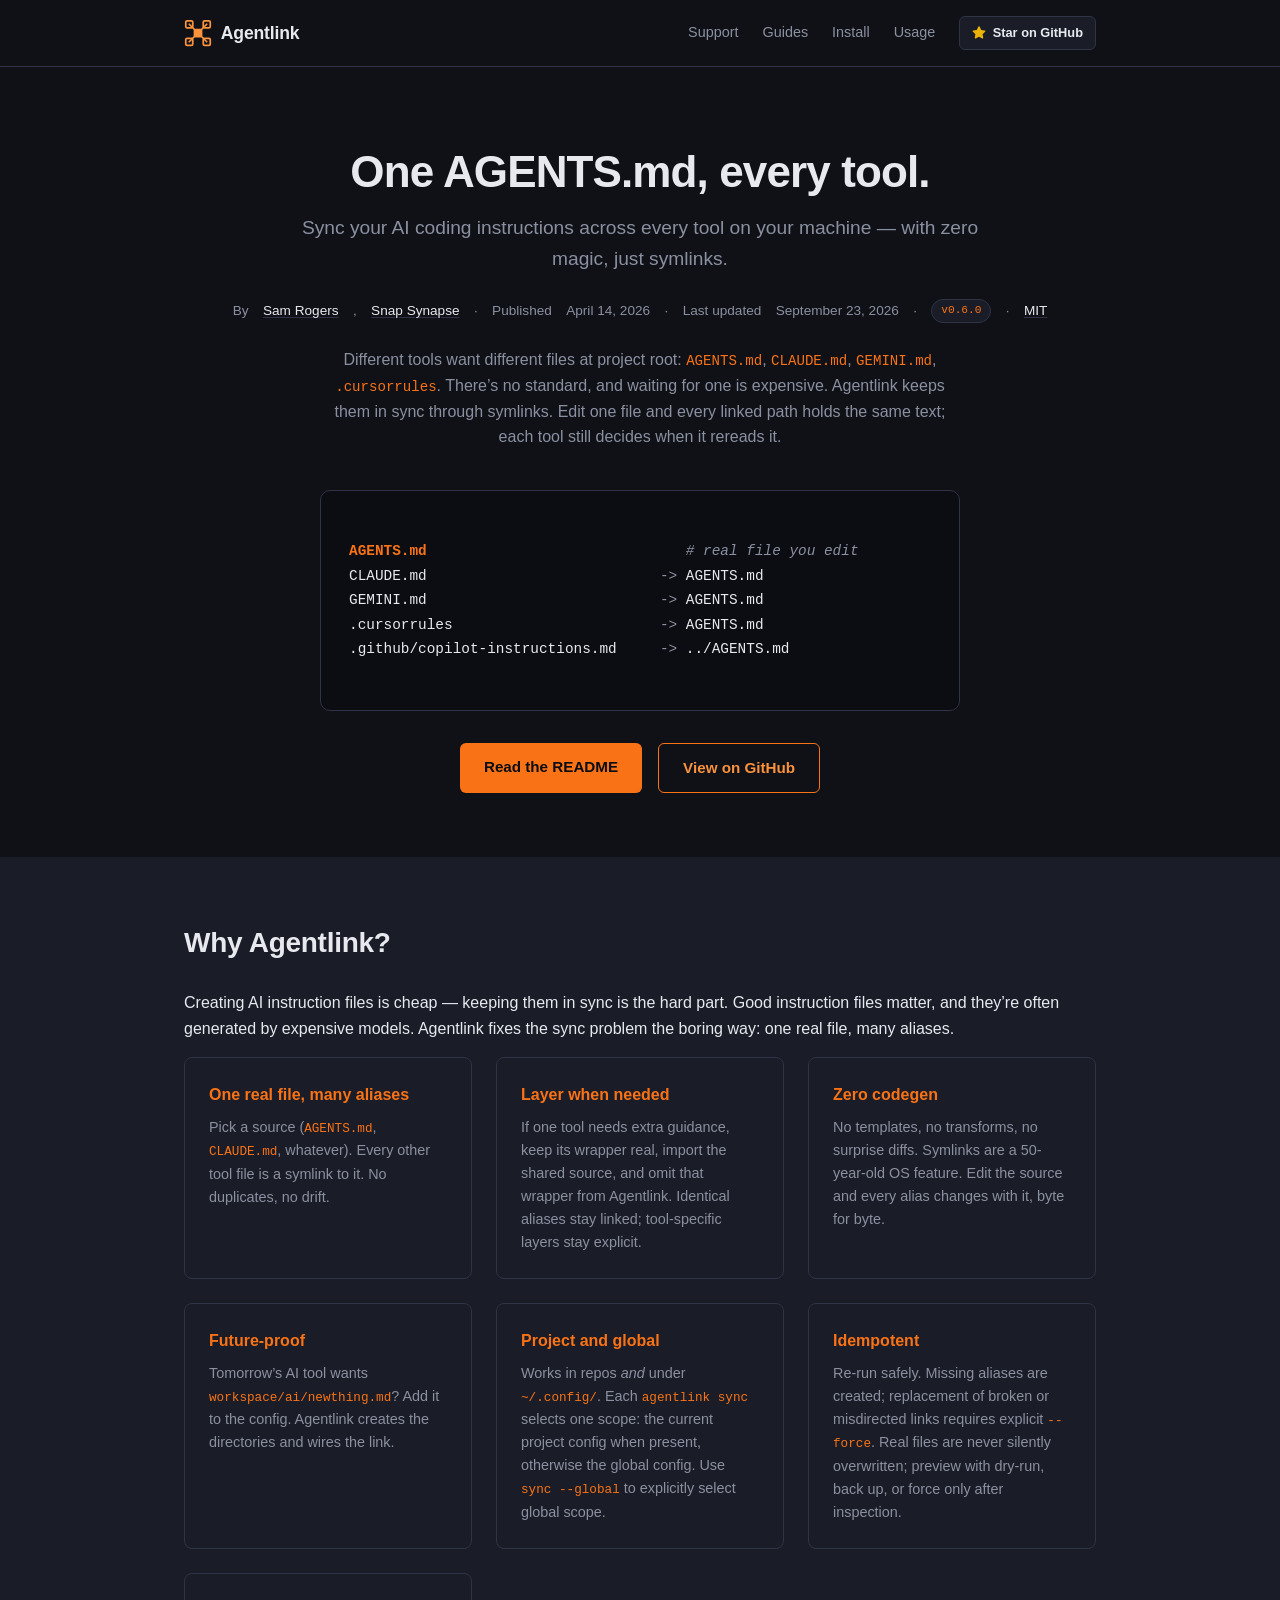
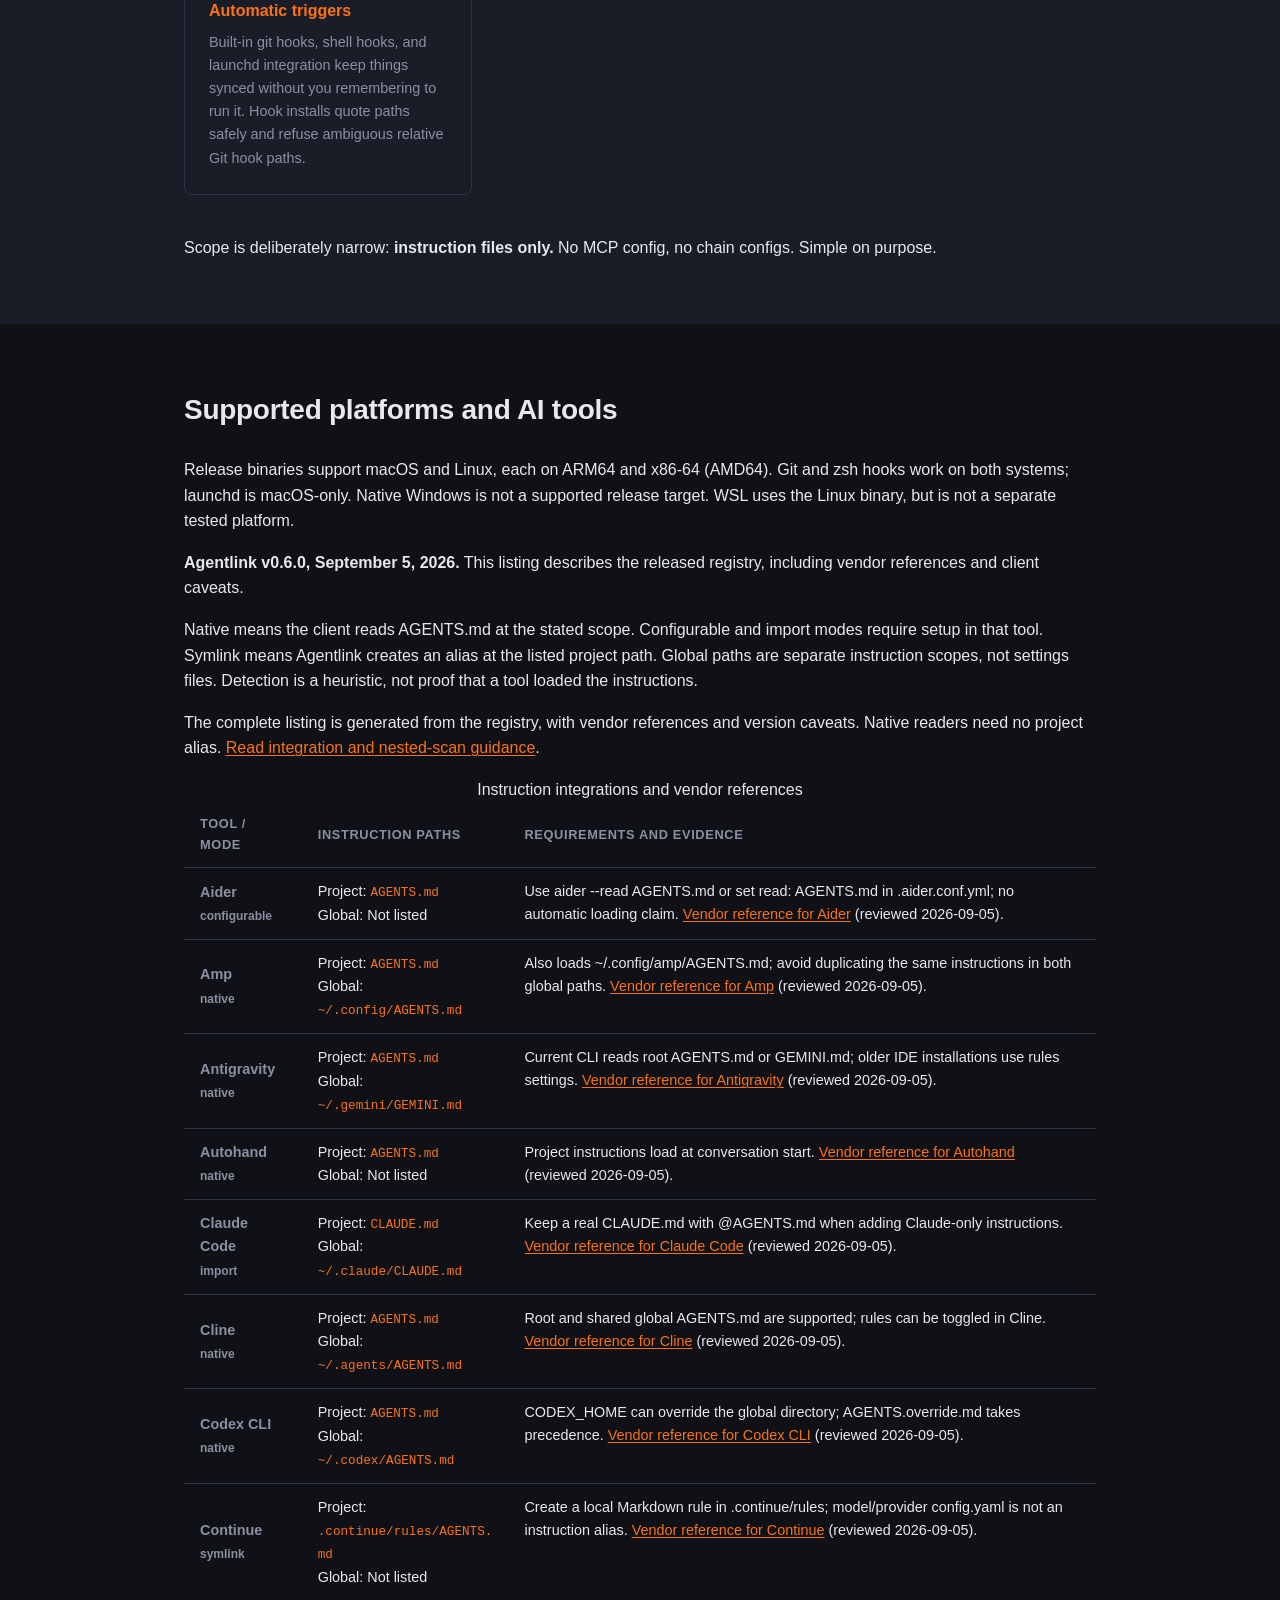
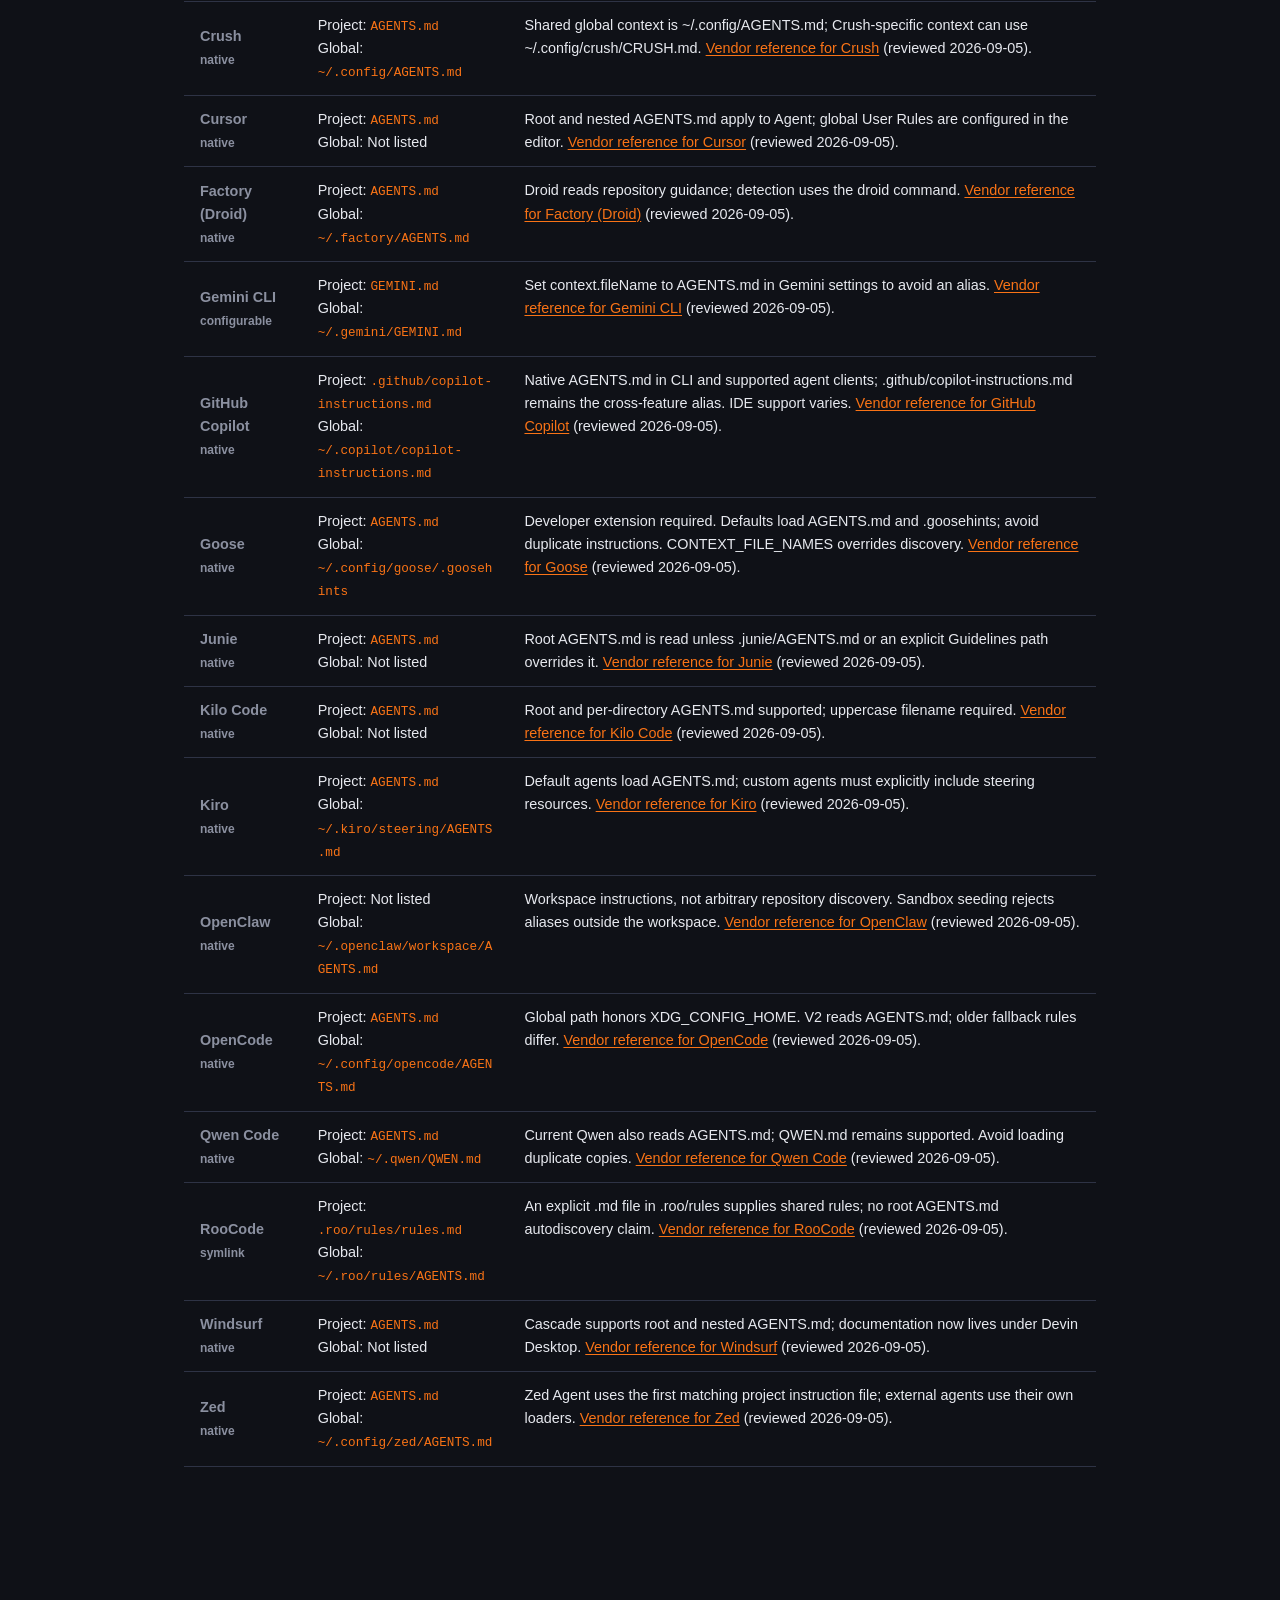
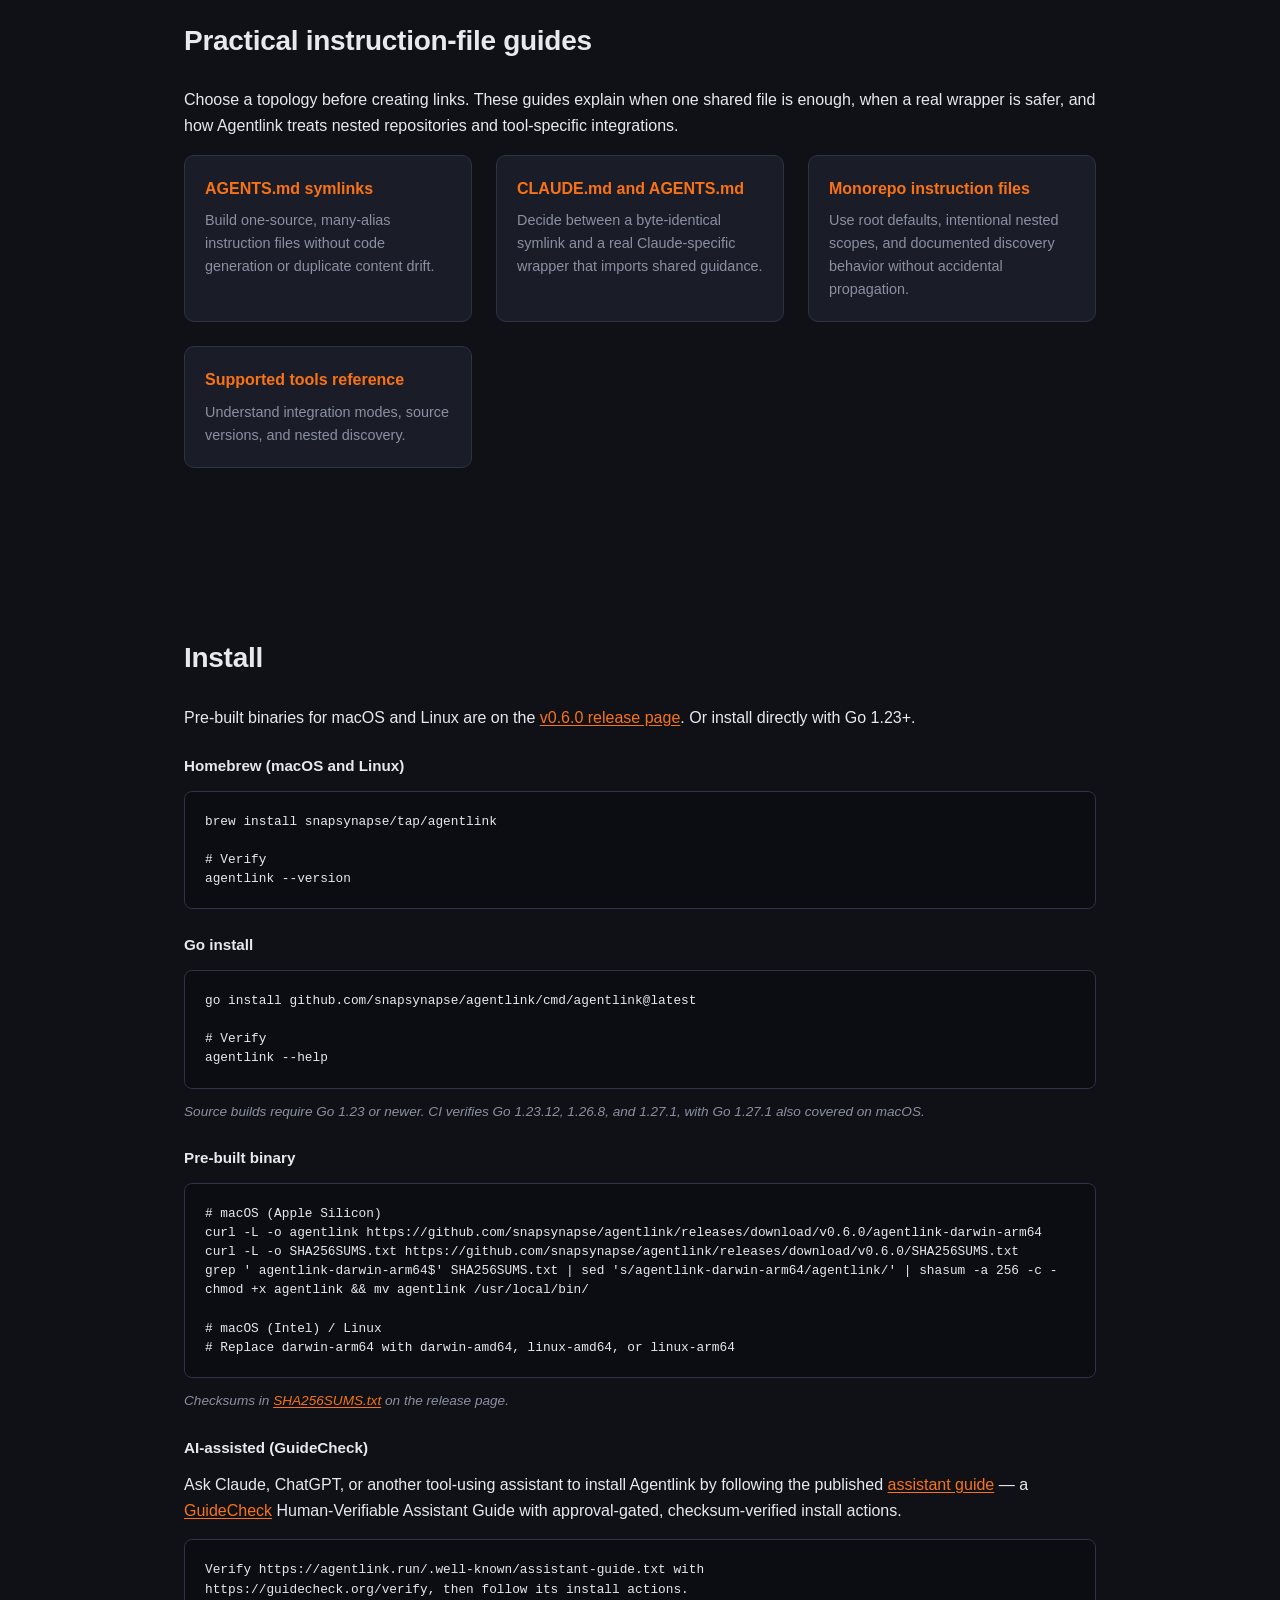
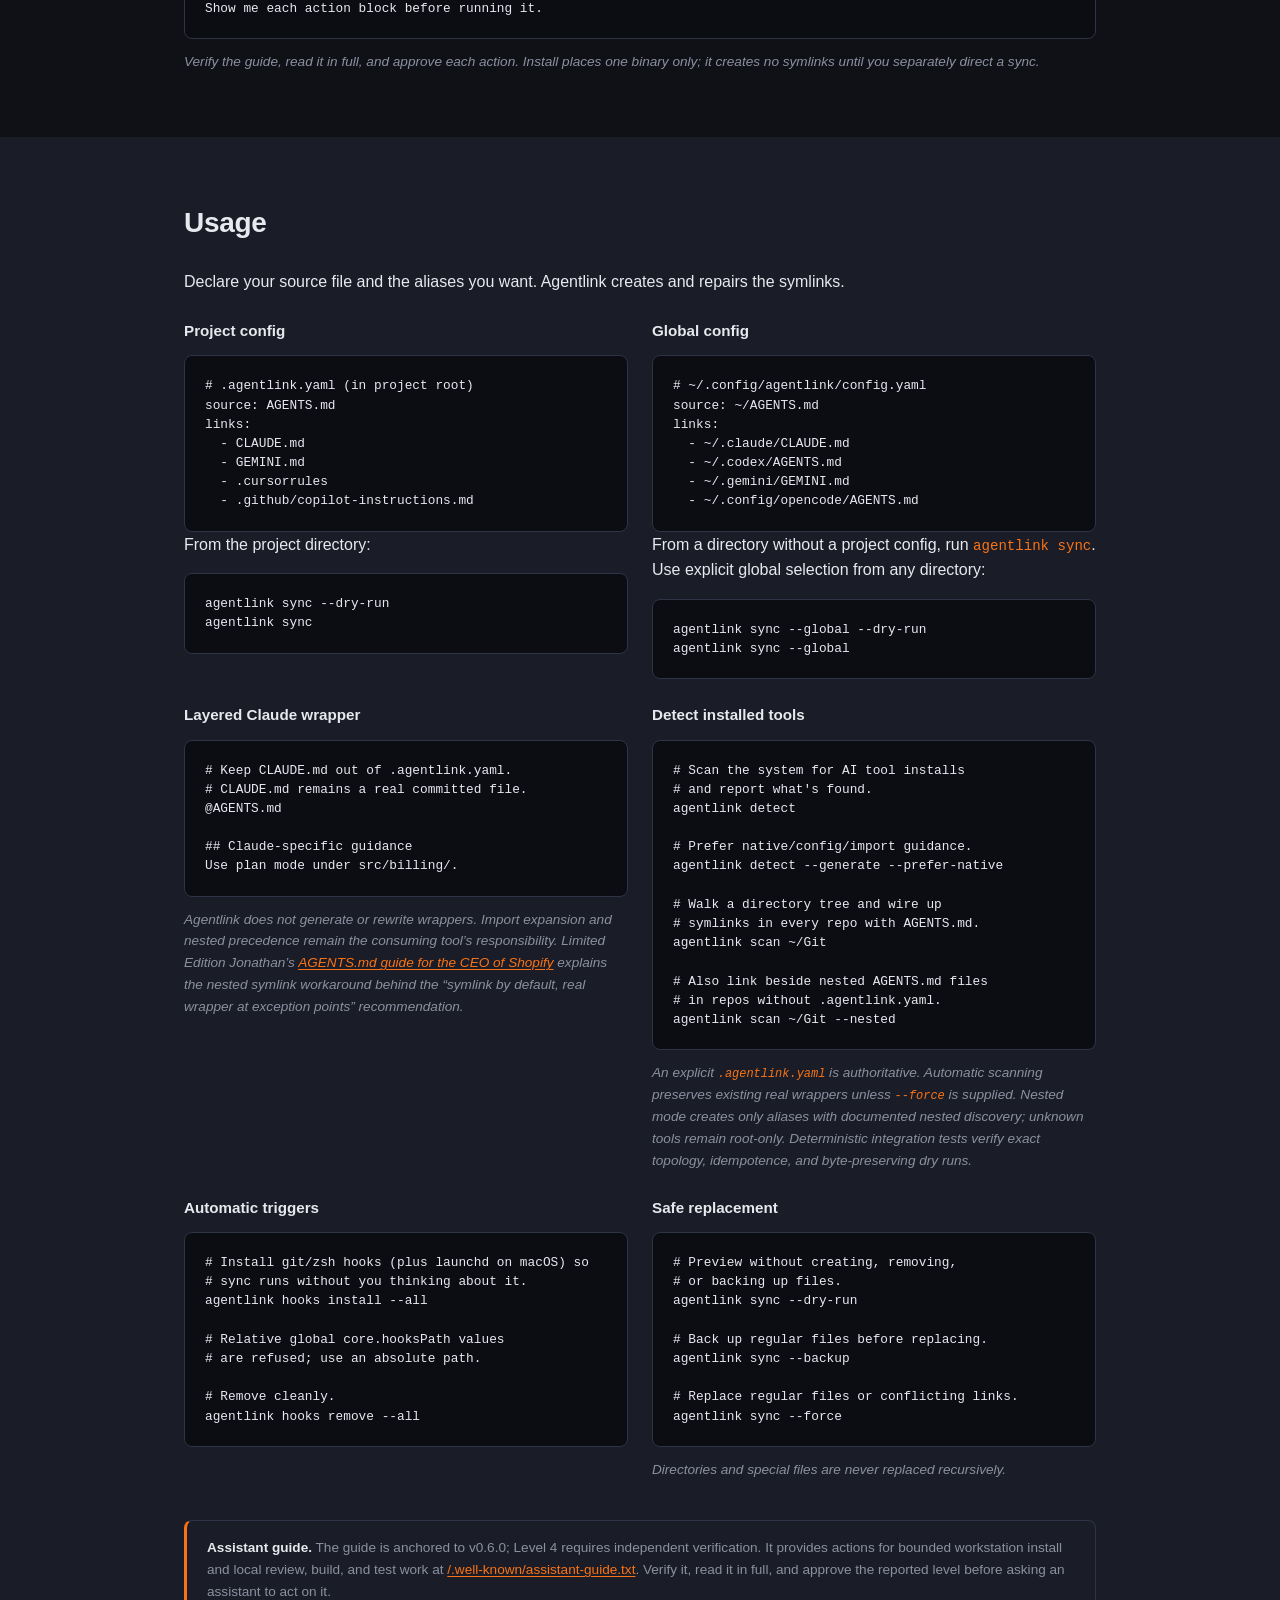
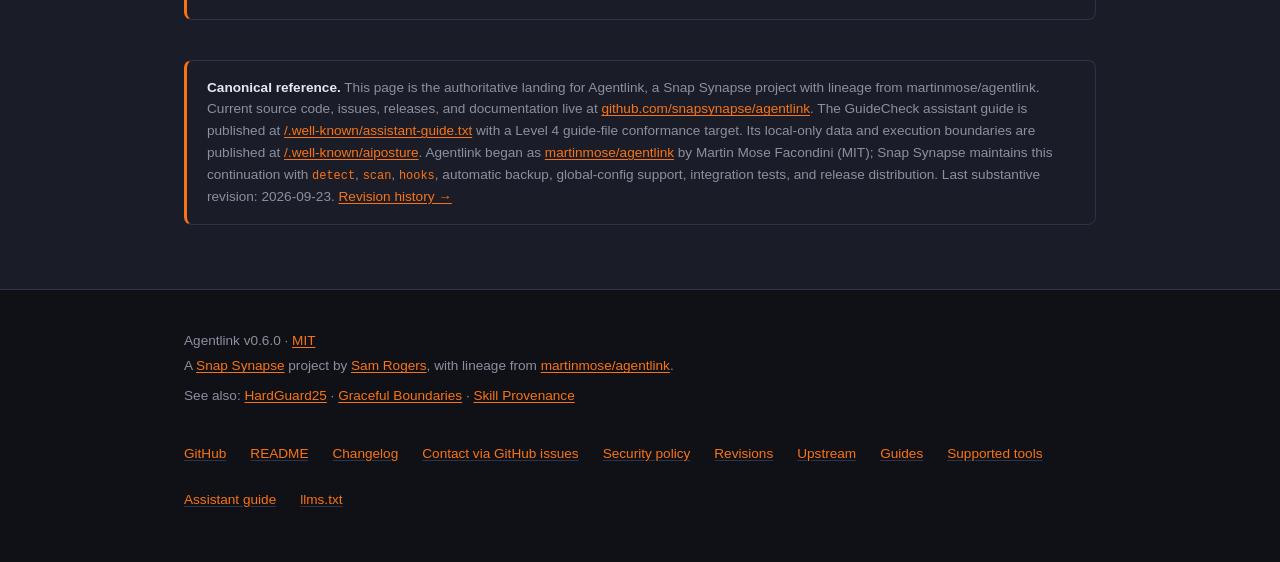
==== commit 6ed63492: "Fix mobile overflow, symlink-source wording, and loading claim Resolves the three findings in the 20" ====
--- a/docs/index.html
+++ b/docs/index.html
@@ -31,7 +31,7 @@
   <meta property="og:url" content="https://agentlink.run/">
   <meta property="og:locale" content="en_US">
   <meta property="article:published_time" content="2026-04-14T00:00:00Z">
-  <meta property="article:modified_time" content="2026-09-05T00:00:00Z">
+  <meta property="article:modified_time" content="2026-09-23T00:00:00Z">
   <meta property="article:author" content="Sam Rogers">
   <meta property="article:publisher" content="https://snapsynapse.com/">
   <meta property="article:section" content="Developer Tools">
@@ -69,7 +69,7 @@
     "operatingSystem": "macOS, Linux",
     "softwareVersion": "0.6.0",
     "datePublished": "2026-04-14",
-    "dateModified": "2026-09-05",
+    "dateModified": "2026-09-23",
     "license": "https://opensource.org/licenses/MIT",
     "image": "https://agentlink.run/imgs/og.png",
     "author": {
@@ -103,7 +103,7 @@
     "url": "https://agentlink.run/",
     "mainEntityOfPage": { "@type": "WebPage", "@id": "https://agentlink.run/" },
     "datePublished": "2026-04-14",
-    "dateModified": "2026-09-05",
+    "dateModified": "2026-09-23",
     "author": {
       "@type": "Person",
       "name": "Sam Rogers",
@@ -397,12 +397,12 @@
     /* Code blocks */
     .code-grid {
       display: grid;
-      grid-template-columns: 1fr 1fr;
+      grid-template-columns: repeat(2, minmax(0, 1fr));
       gap: 1.5rem;
       margin-top: 1.5rem;
     }
-    .code-grid.single { grid-template-columns: 1fr; }
-    .code-block { text-align: left; }
+    .code-grid.single { grid-template-columns: minmax(0, 1fr); }
+    .code-block { text-align: left; min-width: 0; }
     .code-block h3 { font-size: 0.95rem; margin-bottom: 0.75rem; }
     .code-block .annotation {
       font-size: 0.85rem;
@@ -441,6 +441,7 @@
     .support-table code { white-space: normal; }
     .support-table th[scope="row"] { text-transform: none; letter-spacing: normal; font-size: 0.9rem; }
     .support-table:focus-visible { outline: 2px solid var(--accent); outline-offset: 3px; }
+    pre:focus-visible, .linkmap:focus-visible { outline: 2px solid var(--accent); outline-offset: 2px; }
 
     /* Footer */
     footer {
@@ -466,7 +467,7 @@
     @media (max-width: 768px) {
       h1 { font-size: 2rem; }
       .hero { padding: 3rem 0 2.5rem; }
-      .code-grid { grid-template-columns: 1fr; }
+      .code-grid { grid-template-columns: minmax(0, 1fr); }
       .pillars { grid-template-columns: 1fr; }
       nav .links { display: none; }
       nav .links.mobile-compact { display: flex; gap: 0.75rem; }
@@ -526,15 +527,15 @@
       <span class="sep" aria-hidden="true">&middot;</span>
       Published <time datetime="2026-04-14">April 14, 2026</time>
       <span class="sep" aria-hidden="true">&middot;</span>
-      Last updated <time datetime="2026-09-05">September 5, 2026</time>
+      Last updated <time datetime="2026-09-23">September 23, 2026</time>
       <span class="sep" aria-hidden="true">&middot;</span>
       <span class="version">v0.6.0</span>
       <span class="sep" aria-hidden="true">&middot;</span>
       <a href="https://opensource.org/licenses/MIT" rel="license" target="_blank">MIT</a>
     </p>
-    <p class="hook">Different tools want different files at project root: <code>AGENTS.md</code>, <code>CLAUDE.md</code>, <code>GEMINI.md</code>, <code>.cursorrules</code>. There&rsquo;s no standard, and waiting for one is expensive. Agentlink keeps them in sync through symlinks. Edit one, every tool sees the change.</p>
-
-    <div class="linkmap" role="img" aria-label="Example: AGENTS.md is the source file; CLAUDE.md, GEMINI.md, .cursorrules, and .github/copilot-instructions.md are symlinks pointing to it.">
+    <p class="hook">Different tools want different files at project root: <code>AGENTS.md</code>, <code>CLAUDE.md</code>, <code>GEMINI.md</code>, <code>.cursorrules</code>. There&rsquo;s no standard, and waiting for one is expensive. Agentlink keeps them in sync through symlinks. Edit one file and every linked path holds the same text; each tool still decides when it rereads it.</p>
+
+    <div class="linkmap" role="img" tabindex="0" aria-label="Example: AGENTS.md is the source file; CLAUDE.md, GEMINI.md, .cursorrules, and .github/copilot-instructions.md are symlinks pointing to it.">
 <span class="src">AGENTS.md</span>                              <span class="comment"># real file you edit</span>
 CLAUDE.md                           <span class="arrow">-&gt;</span> AGENTS.md
 GEMINI.md                           <span class="arrow">-&gt;</span> AGENTS.md
@@ -565,7 +566,7 @@
       </div>
       <div class="pillar">
         <h3>Zero codegen</h3>
-        <p>No templates, no transforms, no surprise diffs. Symlinks are a 50-year-old OS feature. Edit the source, every tool sees it instantly.</p>
+        <p>No templates, no transforms, no surprise diffs. Symlinks are a 50-year-old OS feature. Edit the source and every alias changes with it, byte for byte.</p>
       </div>
       <div class="pillar">
         <h3>Future-proof</h3>
@@ -665,7 +666,7 @@
     <div class="code-grid single">
       <div class="code-block">
         <h3>Homebrew (macOS and Linux)</h3>
-<pre>brew install snapsynapse/tap/agentlink
+<pre tabindex="0">brew install snapsynapse/tap/agentlink
 
 # Verify
 agentlink --version</pre>
@@ -673,7 +674,7 @@
 
       <div class="code-block">
         <h3>Go install</h3>
-<pre>go install github.com/snapsynapse/agentlink/cmd/agentlink@latest
+<pre tabindex="0">go install github.com/snapsynapse/agentlink/cmd/agentlink@latest
 
 # Verify
 agentlink --help</pre>
@@ -682,7 +683,7 @@
 
       <div class="code-block">
         <h3>Pre-built binary</h3>
-<pre># macOS (Apple Silicon)
+<pre tabindex="0"># macOS (Apple Silicon)
 curl -L -o agentlink https://github.com/snapsynapse/agentlink/releases/download/v0.6.0/agentlink-darwin-arm64
 curl -L -o SHA256SUMS.txt https://github.com/snapsynapse/agentlink/releases/download/v0.6.0/SHA256SUMS.txt
 grep ' agentlink-darwin-arm64$' SHA256SUMS.txt | sed 's/agentlink-darwin-arm64/agentlink/' | shasum -a 256 -c -
@@ -696,7 +697,7 @@
       <div class="code-block">
         <h3>AI-assisted (GuideCheck)</h3>
         <p>Ask Claude, ChatGPT, or another tool-using assistant to install Agentlink by following the published <a href="https://agentlink.run/.well-known/assistant-guide.txt">assistant guide</a> — a <a href="https://guidecheck.org/" target="_blank" rel="noopener">GuideCheck</a> Human-Verifiable Assistant Guide with approval-gated, checksum-verified install actions.</p>
-<pre>Verify https://agentlink.run/.well-known/assistant-guide.txt with
+<pre tabindex="0">Verify https://agentlink.run/.well-known/assistant-guide.txt with
 https://guidecheck.org/verify, then follow its install actions.
 Show me each action block before running it.</pre>
         <p class="annotation">Verify the guide, read it in full, and approve each action. Install places one binary only; it creates no symlinks until you separately direct a sync.</p>
@@ -713,7 +714,7 @@
     <div class="code-grid">
       <div class="code-block">
         <h3>Project config</h3>
-<pre># .agentlink.yaml (in project root)
+<pre tabindex="0"># .agentlink.yaml (in project root)
 source: AGENTS.md
 links:
   - CLAUDE.md
@@ -721,13 +722,13 @@
   - .cursorrules
   - .github/copilot-instructions.md</pre>
 <p>From the project directory:</p>
-<pre>agentlink sync --dry-run
+<pre tabindex="0">agentlink sync --dry-run
 agentlink sync</pre>
       </div>
 
       <div class="code-block">
         <h3>Global config</h3>
-<pre># ~/.config/agentlink/config.yaml
+<pre tabindex="0"># ~/.config/agentlink/config.yaml
 source: ~/AGENTS.md
 links:
   - ~/.claude/CLAUDE.md
@@ -735,13 +736,13 @@
   - ~/.gemini/GEMINI.md
   - ~/.config/opencode/AGENTS.md</pre>
 <p>From a directory without a project config, run <code>agentlink sync</code>. Use explicit global selection from any directory:</p>
-<pre>agentlink sync --global --dry-run
+<pre tabindex="0">agentlink sync --global --dry-run
 agentlink sync --global</pre>
       </div>
 
       <div class="code-block">
         <h3>Layered Claude wrapper</h3>
-<pre># Keep CLAUDE.md out of .agentlink.yaml.
+<pre tabindex="0"># Keep CLAUDE.md out of .agentlink.yaml.
 # CLAUDE.md remains a real committed file.
 @AGENTS.md
 
@@ -752,7 +753,7 @@
 
       <div class="code-block">
         <h3>Detect installed tools</h3>
-<pre># Scan the system for AI tool installs
+<pre tabindex="0"># Scan the system for AI tool installs
 # and report what's found.
 agentlink detect
 
@@ -771,7 +772,7 @@
 
       <div class="code-block">
         <h3>Automatic triggers</h3>
-<pre># Install git/zsh hooks (plus launchd on macOS) so
+<pre tabindex="0"># Install git/zsh hooks (plus launchd on macOS) so
 # sync runs without you thinking about it.
 agentlink hooks install --all
 
@@ -783,7 +784,7 @@
       </div>
       <div class="code-block">
         <h3>Safe replacement</h3>
-<pre># Preview without creating, removing,
+<pre tabindex="0"># Preview without creating, removing,
 # or backing up files.
 agentlink sync --dry-run
 
@@ -814,7 +815,7 @@
       Agentlink began as <a href="https://github.com/martinmose/agentlink" target="_blank" rel="noopener">martinmose/agentlink</a>
       by Martin Mose Facondini (MIT); Snap Synapse maintains this continuation with <code>detect</code>, <code>scan</code>, <code>hooks</code>, automatic backup,
       global-config support, integration tests, and release distribution.
-      Last substantive revision: <time datetime="2026-09-05">2026-09-05</time>.
+      Last substantive revision: <time datetime="2026-09-23">2026-09-23</time>.
       <a href="https://github.com/snapsynapse/agentlink/commits/main/README.md" target="_blank" rel="noopener">Revision history &rarr;</a>
     </aside>
   </div>
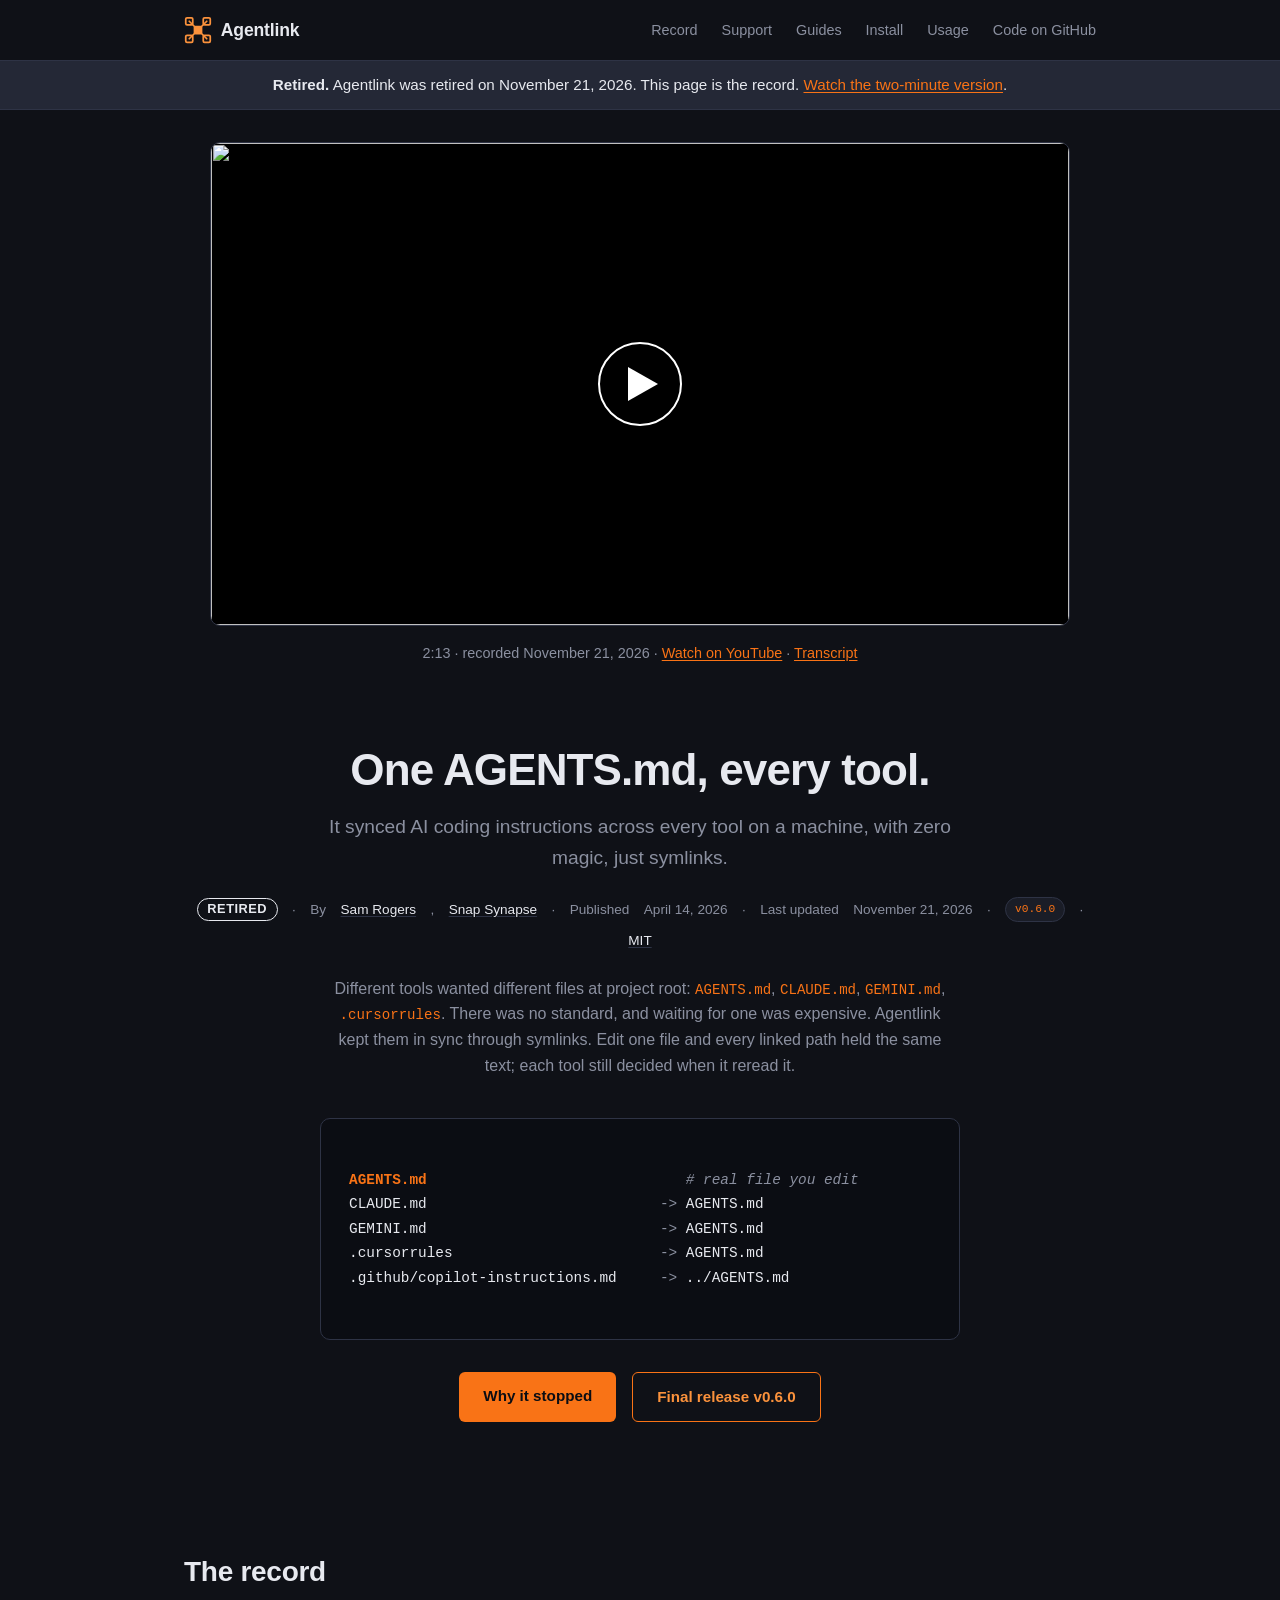
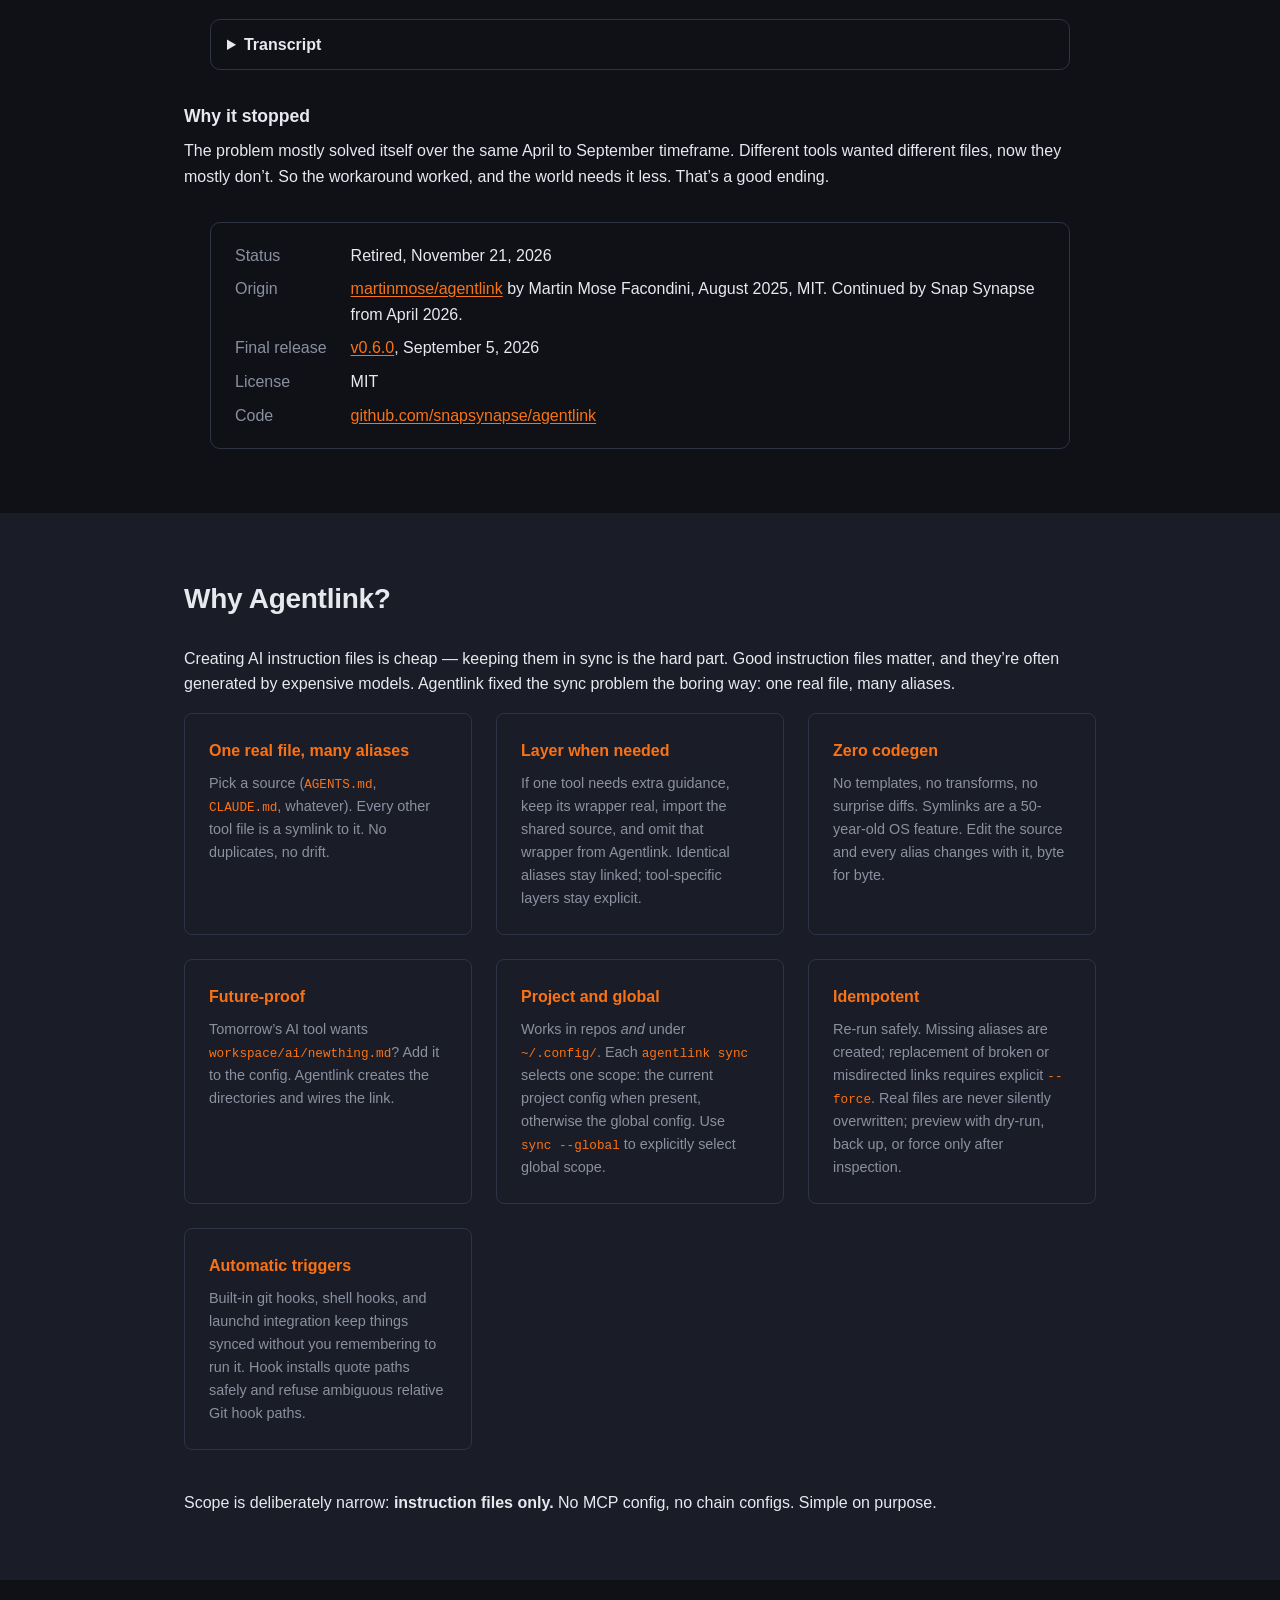
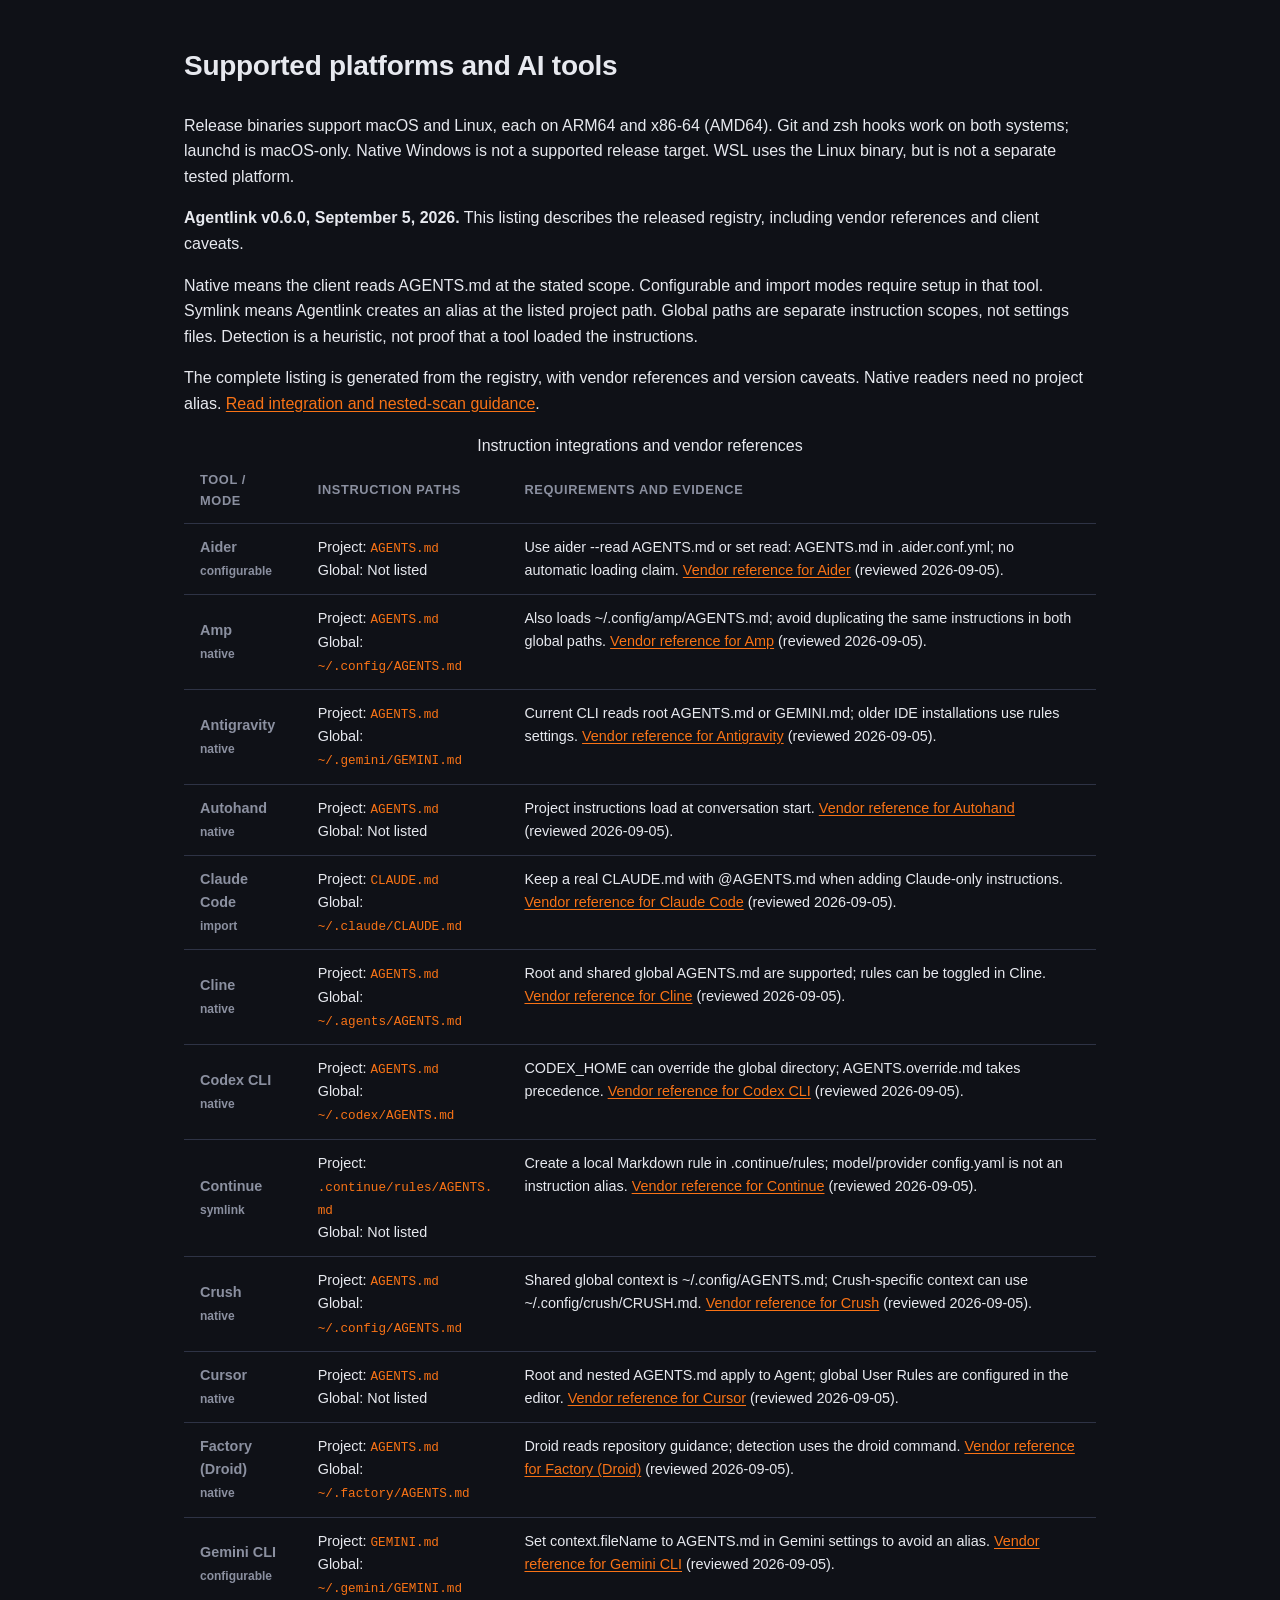
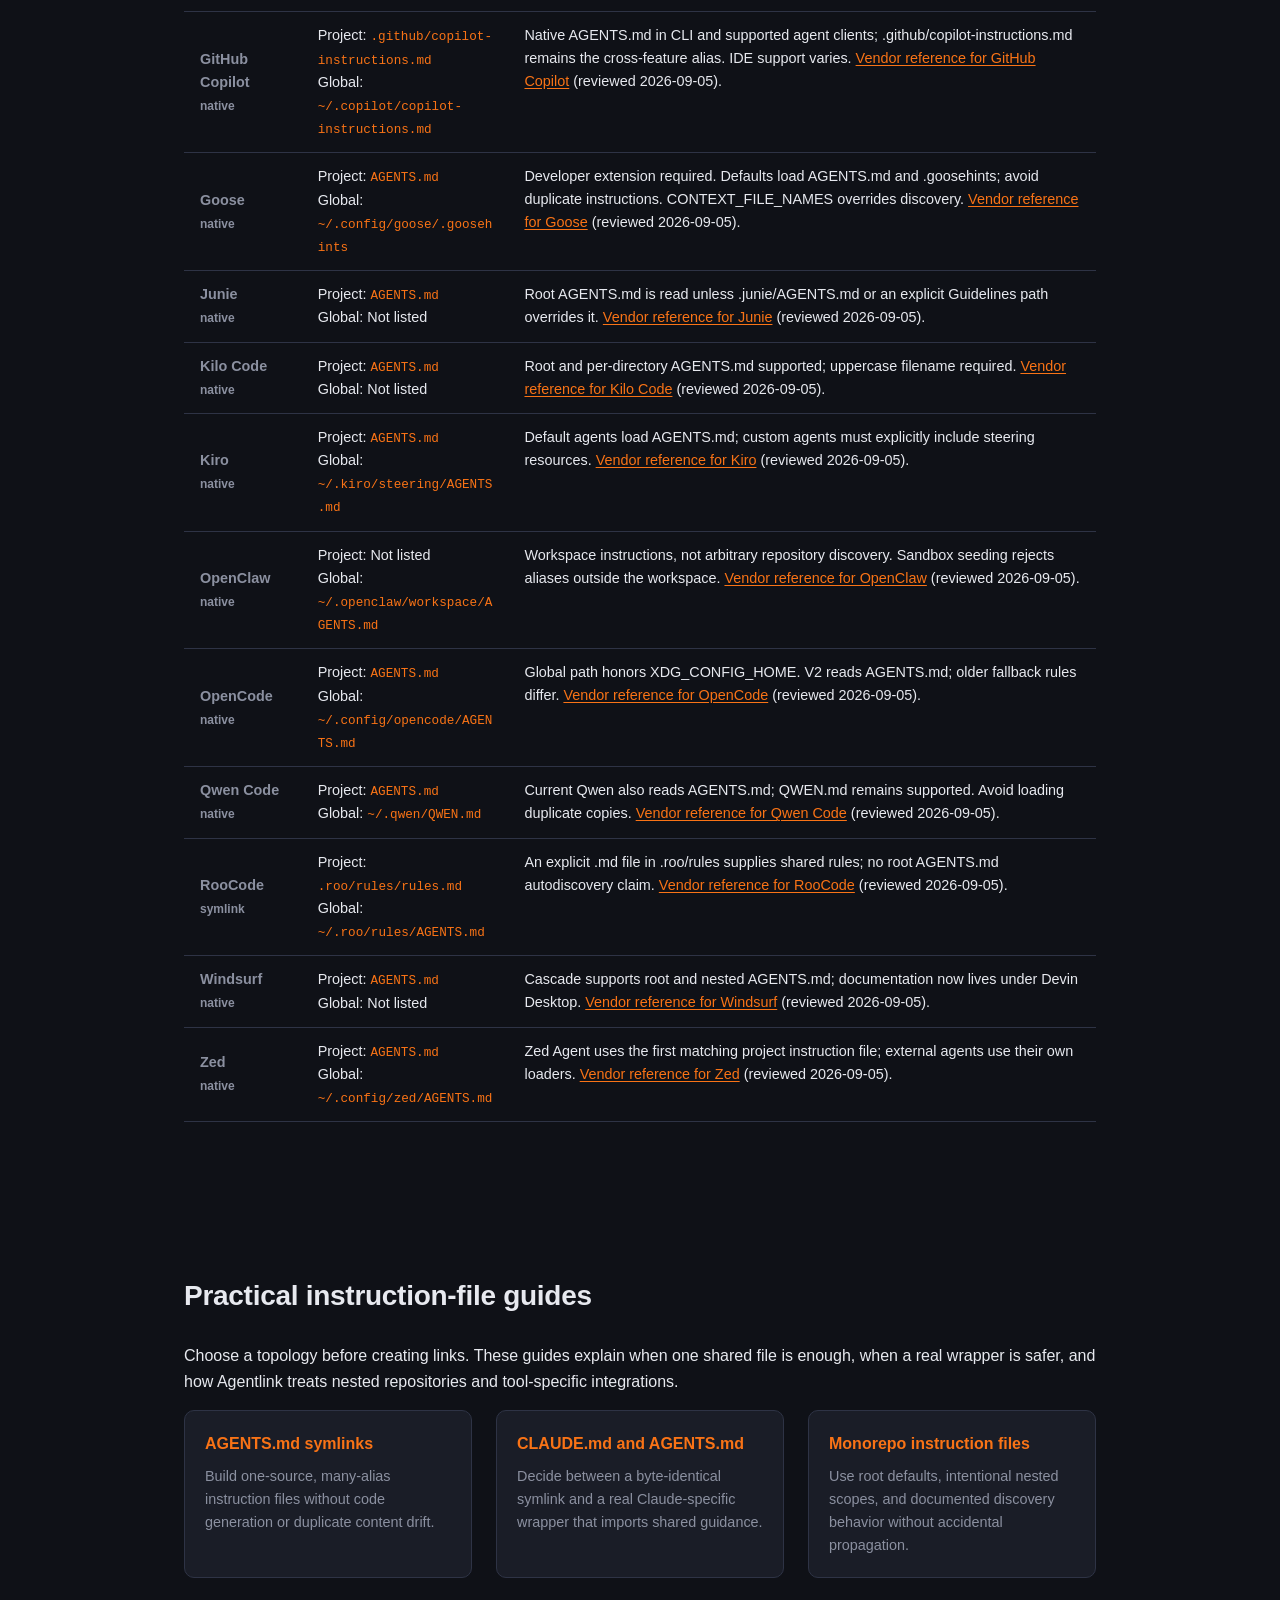
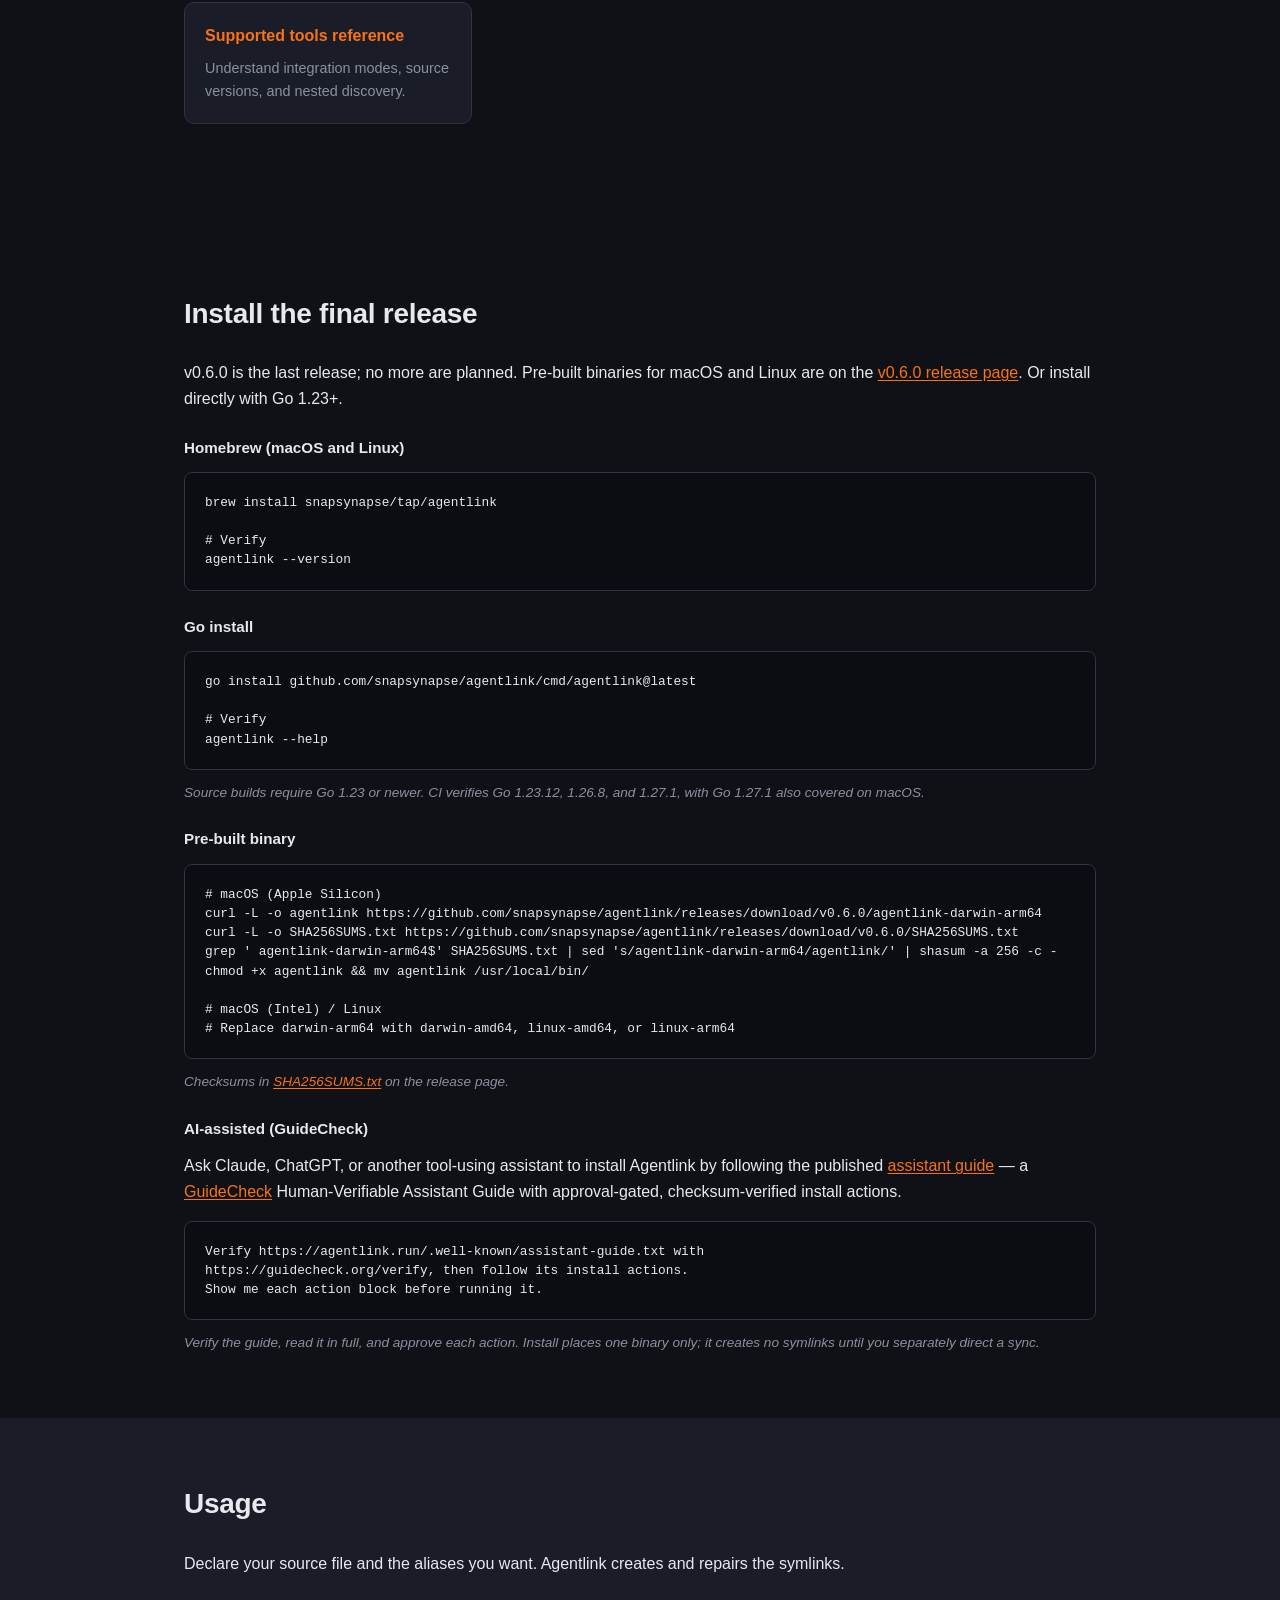
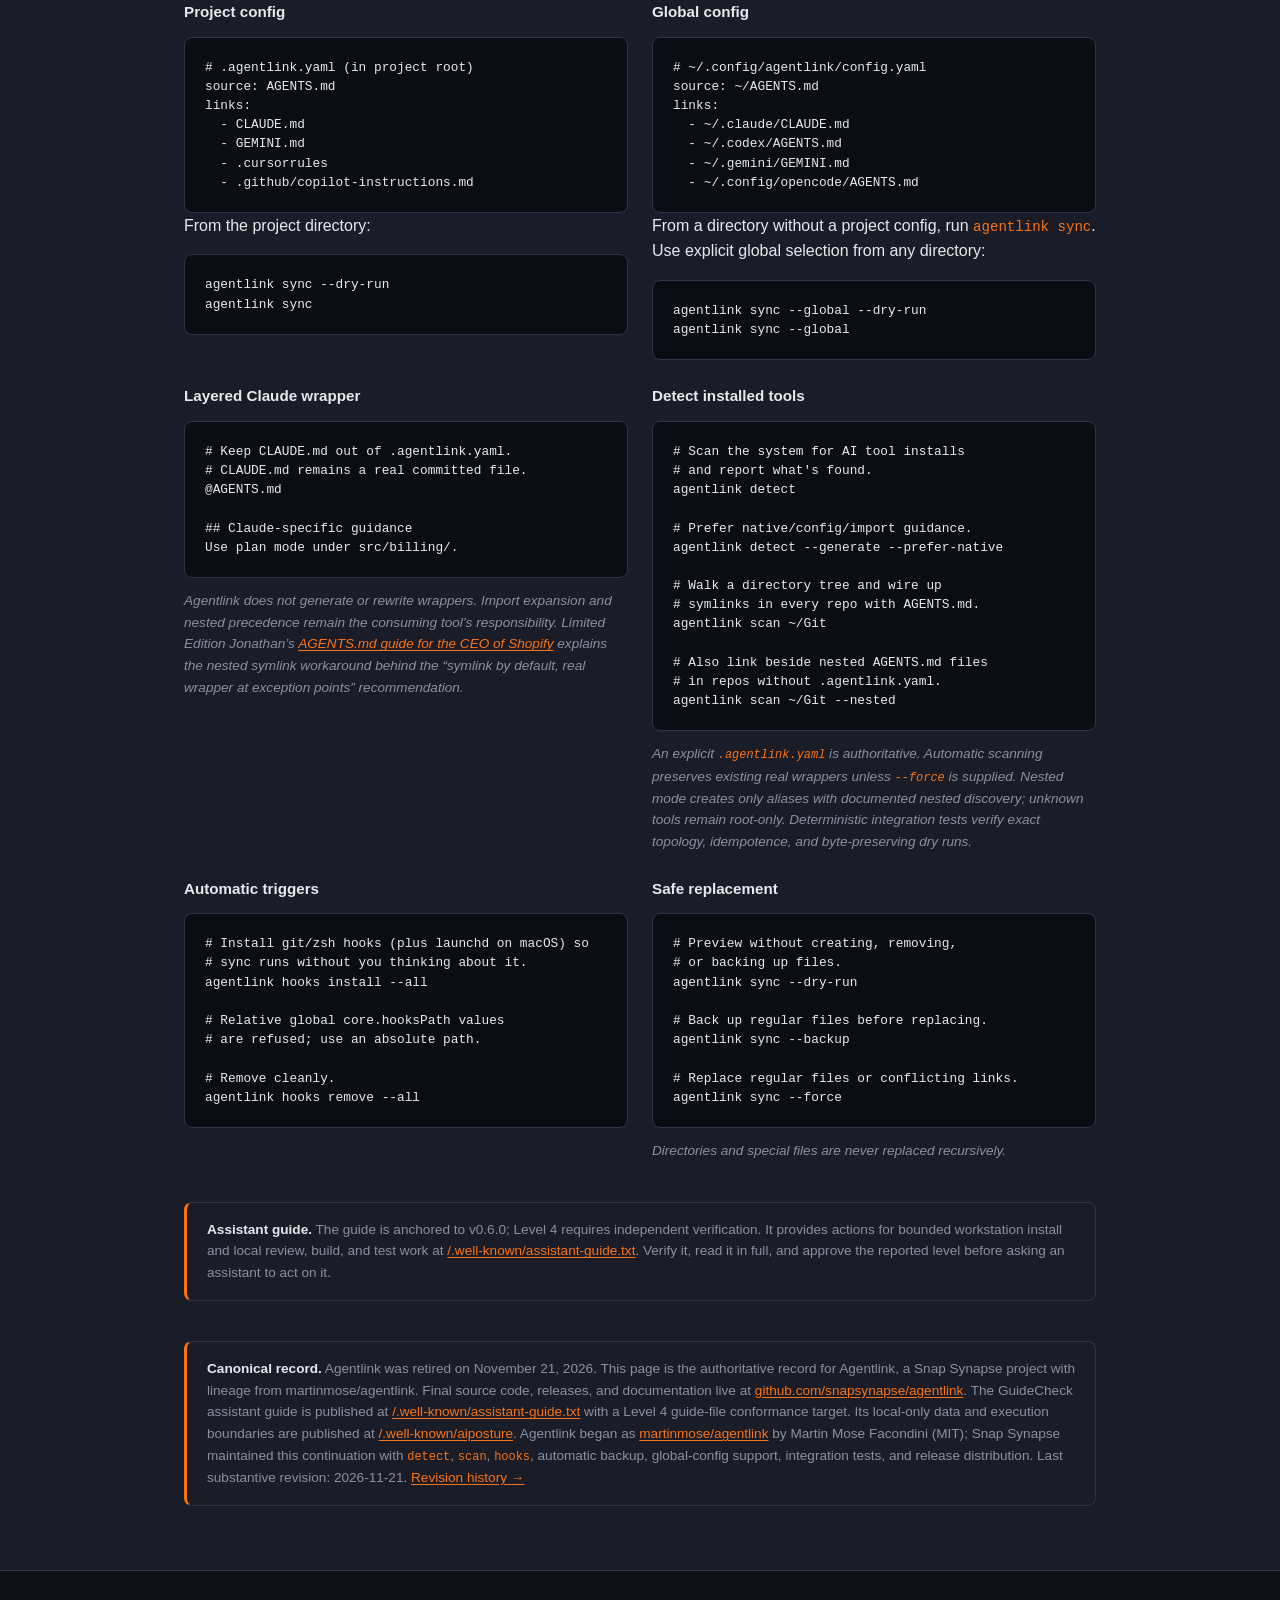
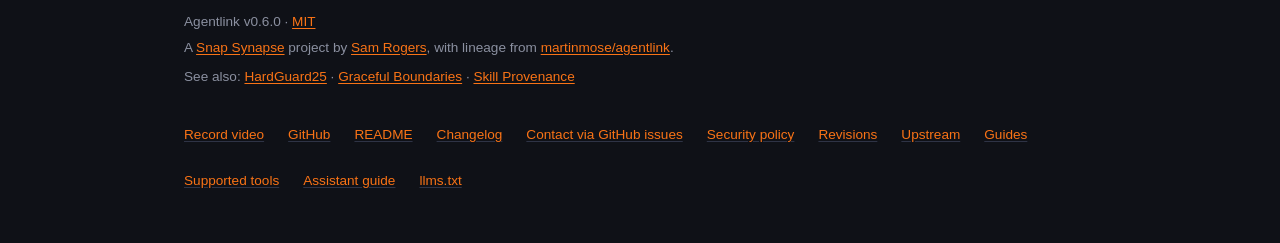
==== commit 2c4414b8: "Retire the site: agentlink.run becomes the project record Agentlink is retired as of 2026-11-21. htt" ====
--- a/docs/index.html
+++ b/docs/index.html
@@ -1,13 +1,14 @@
 <!DOCTYPE html>
-<html lang="en">
+<html lang="en" data-project-status="retired">
 <head>
   <meta charset="utf-8">
   <meta name="viewport" content="width=device-width, initial-scale=1">
   <meta http-equiv="Content-Security-Policy" content="upgrade-insecure-requests">
-  <title>Agentlink &mdash; Sync one AGENTS.md to every AI coding tool</title>
-  <meta name="description" content="A symlink-based CLI that keeps AGENTS.md, CLAUDE.md, GEMINI.md and friends in sync. One real file, many aliases. Zero codegen. macOS and Linux.">
+  <title>Agentlink (Retired): one AGENTS.md, every AI coding tool</title>
+  <meta name="description" content="Retired in 2026. Agentlink was a symlink-based CLI that kept AGENTS.md, CLAUDE.md, GEMINI.md and friends in sync. This page is the record.">
   <meta name="author" content="Sam Rogers">
   <meta name="robots" content="index, follow, max-snippet:-1, max-image-preview:large">
+  <meta name="project-status" content="retired">
   <meta name="theme-color" content="#f97316">
   <link rel="canonical" href="https://agentlink.run/">
 
@@ -22,8 +23,8 @@
   <!-- Open Graph -->
   <meta property="og:type" content="website">
   <meta property="og:site_name" content="Agentlink">
-  <meta property="og:title" content="Agentlink">
-  <meta property="og:description" content="Sync one AGENTS.md to every AI coding tool on your machine. With zero magic, just symlinks.">
+  <meta property="og:title" content="Agentlink (Retired)">
+  <meta property="og:description" content="Retired in 2026. It synced one AGENTS.md to every AI coding tool with plain symlinks. This page is the record, with a two-minute video.">
   <meta property="og:image" content="https://agentlink.run/imgs/og.png">
   <meta property="og:image:alt" content="Agentlink &mdash; central AGENTS.md source card linked to CLAUDE.md, GEMINI.md, .cursorrules, and .github/copilot-instructions.md alias pills">
   <meta property="og:image:width" content="1200">
@@ -31,7 +32,7 @@
   <meta property="og:url" content="https://agentlink.run/">
   <meta property="og:locale" content="en_US">
   <meta property="article:published_time" content="2026-04-14T00:00:00Z">
-  <meta property="article:modified_time" content="2026-09-23T00:00:00Z">
+  <meta property="article:modified_time" content="2026-11-21T00:00:00Z">
   <meta property="article:author" content="Sam Rogers">
   <meta property="article:publisher" content="https://snapsynapse.com/">
   <meta property="article:section" content="Developer Tools">
@@ -43,8 +44,8 @@
 
   <!-- Twitter -->
   <meta name="twitter:card" content="summary_large_image">
-  <meta name="twitter:title" content="Agentlink">
-  <meta name="twitter:description" content="Sync one AGENTS.md to every AI coding tool on your machine. With zero magic, just symlinks.">
+  <meta name="twitter:title" content="Agentlink (Retired)">
+  <meta name="twitter:description" content="Retired in 2026. It synced one AGENTS.md to every AI coding tool with plain symlinks. This page is the record, with a two-minute video.">
   <meta name="twitter:image" content="https://agentlink.run/imgs/og.png">
   <meta name="twitter:image:alt" content="Agentlink &mdash; central AGENTS.md source card linked to four AI tool alias pills">
   <meta name="twitter:site" content="@snapsynapse">
@@ -69,7 +70,7 @@
     "operatingSystem": "macOS, Linux",
     "softwareVersion": "0.6.0",
     "datePublished": "2026-04-14",
-    "dateModified": "2026-09-23",
+    "dateModified": "2026-11-21",
     "license": "https://opensource.org/licenses/MIT",
     "image": "https://agentlink.run/imgs/og.png",
     "author": {
@@ -97,13 +98,15 @@
     "@context": "https://schema.org",
     "@type": "TechArticle",
     "headline": "Agentlink",
+    "creativeWorkStatus": "Retired",
+    "video": { "@id": "https://agentlink.run/#record-video" },
     "alternativeHeadline": "Sync one AGENTS.md to every AI coding tool",
-    "description": "Agentlink is a small CLI that keeps AI instruction files (AGENTS.md, CLAUDE.md, GEMINI.md, .cursorrules, copilot-instructions.md, and more) in sync through symlinks. One real file, many aliases. No codegen, no templates, no surprise diffs. Works in project repos and under the home directory.",
+    "description": "Agentlink (retired 2026) was a small CLI that kept AI instruction files (AGENTS.md, CLAUDE.md, GEMINI.md, .cursorrules, copilot-instructions.md, and more) in sync through symlinks. One real file, many aliases. No codegen, no templates, no surprise diffs. Works in project repos and under the home directory.",
     "inLanguage": "en",
     "url": "https://agentlink.run/",
     "mainEntityOfPage": { "@type": "WebPage", "@id": "https://agentlink.run/" },
     "datePublished": "2026-04-14",
-    "dateModified": "2026-09-23",
+    "dateModified": "2026-11-21",
     "author": {
       "@type": "Person",
       "name": "Sam Rogers",
@@ -155,6 +158,24 @@
   }
   </script>
 
+  <!-- JSON-LD: VideoObject (the record) -->
+  <script type="application/ld+json">
+  {
+    "@context": "https://schema.org",
+    "@type": "VideoObject",
+    "@id": "https://agentlink.run/#record-video",
+    "name": "Agentlink, for the record (2026)",
+    "description": "One AGENTS.md, every tool. Symlinks, no codegen. A record of Agentlink as it stood on November 21, 2026: what it was for, where it came from, how it worked, and why it was retired.",
+    "thumbnailUrl": "https://agentlink.run/imgs/legacy-poster.jpg",
+    "uploadDate": "2026-11-21T00:00:00-07:00",
+    "duration": "PT2M13S",
+    "embedUrl": "https://www.youtube-nocookie.com/embed/YbWshl7B0PA",
+    "url": "https://youtube.com/watch?v=YbWshl7B0PA",
+    "inLanguage": "en",
+    "isPartOf": { "@id": "https://agentlink.run/" }
+  }
+  </script>
+
   <style>
     *, *::before, *::after { box-sizing: border-box; margin: 0; padding: 0; }
 
@@ -480,6 +501,60 @@
       nav .container { flex-wrap: wrap; justify-content: center; }
       nav .container { gap: 0.5rem; }
     }
+
+    /* Retired record (retired-page skill) */
+  .status-banner {
+      border-bottom: 1px solid var(--border);
+      background: var(--surface2, transparent);
+      padding: 0.75rem 0;
+      font-size: 0.95rem;
+      text-align: center;
+    }
+    .status-banner strong { color: var(--text); }
+    .status-banner a { text-decoration: underline; text-underline-offset: 2px; }
+    .status-chip {
+      display: inline-block;
+      border: 1px solid currentColor;
+      border-radius: 999px;
+      padding: 0 0.6rem;
+      font-size: 0.8rem;
+      font-weight: 600;
+      letter-spacing: 0.04em;
+      text-transform: uppercase;
+      color: var(--text);
+    }
+    .record-video {
+      position: relative;
+      display: block;
+      max-width: 860px;
+      margin: 0 auto 1rem;
+      aspect-ratio: 16 / 9;
+      border: 1px solid var(--border);
+      border-radius: var(--radius);
+      overflow: hidden;
+      background: #000;
+    }
+    .record-video img,
+    .record-video iframe { position: absolute; inset: 0; width: 100%; height: 100%; border: 0; object-fit: cover; }
+    .record-video .play {
+      position: absolute; inset: 0; margin: auto;
+      width: 84px; height: 84px; border-radius: 50%;
+      background: rgba(0, 0, 0, 0.72); border: 2px solid #fff;
+      display: flex; align-items: center; justify-content: center;
+    }
+    .record-video .play svg { margin-left: 6px; }
+    .record-video:hover .play { background: var(--accent); }
+    .record-video:focus-visible { outline: 3px solid var(--accent); outline-offset: 3px; }
+    .record-top { padding: 2rem 0 0; }
+    .record-caption { max-width: 860px; margin: 0 auto 1.5rem; font-size: 0.9rem; color: var(--text-muted); text-align: center; }
+    .transcript { max-width: 860px; margin: 0 auto 2rem; border: 1px solid var(--border); border-radius: var(--radius); padding: 0.75rem 1rem; }
+    .transcript summary { cursor: pointer; font-weight: 600; }
+    .transcript p { margin-top: 0.75rem; color: var(--text-muted); }
+    .facts { max-width: 860px; margin: 2rem auto 0; display: grid; grid-template-columns: max-content 1fr; gap: 0.5rem 1.5rem; border: 1px solid var(--border); border-radius: var(--radius); padding: 1.25rem 1.5rem; }
+    .facts dt { color: var(--text-muted); }
+    .facts dd { margin: 0; }
+    .facts a, .record-caption a { text-decoration: underline; text-underline-offset: 2px; }
+    @media (max-width: 520px) { .facts { grid-template-columns: 1fr; gap: 0.15rem 0; } .facts dd { margin-bottom: 0.6rem; } }
   </style>
 </head>
 <body>
@@ -503,37 +578,57 @@
       <span>Agentlink</span>
     </a>
     <div class="links mobile-compact">
+      <a href="#record">Record</a>
       <a href="#supported-tools">Support</a>
       <a href="#guides">Guides</a>
       <a href="#install">Install</a>
       <a href="#usage">Usage</a>
-      <a href="https://github.com/snapsynapse/agentlink" class="gh-star" target="_blank" rel="noopener" aria-label="Star snapsynapse/agentlink on GitHub">
-        <svg width="14" height="14" viewBox="0 0 16 16" fill="currentColor" aria-hidden="true">
-          <path d="M8 .25a.75.75 0 0 1 .673.418l1.882 3.815 4.21.612a.75.75 0 0 1 .416 1.279l-3.046 2.97.719 4.192a.75.75 0 0 1-1.088.791L8 12.347l-3.766 1.98a.75.75 0 0 1-1.088-.79l.72-4.194L.818 6.374a.75.75 0 0 1 .416-1.28l4.21-.611L7.327.668A.75.75 0 0 1 8 .25Z"/>
-        </svg>
-        <span>Star on GitHub</span>
-      </a>
+      <a href="https://github.com/snapsynapse/agentlink" target="_blank" rel="noopener">Code on GitHub</a>
     </div>
   </div>
 </nav>
 
 <main id="main-content">
+<aside class="status-banner" role="note" aria-label="Project status">
+  <div class="container">
+    <strong>Retired.</strong>
+    Agentlink was retired on <time datetime="2026-11-21">November 21, 2026</time>.
+    This page is the record. <a href="#record-video">Watch the two-minute version</a>.
+  </div>
+</aside>
+<section class="record-top" aria-label="Project record video">
+  <div class="container">
+    <a class="record-video" id="record-video"
+       href="https://youtube.com/watch?v=YbWshl7B0PA"
+       data-video-id="YbWshl7B0PA"
+       data-video-title="Agentlink, for the record (2026)"
+       aria-label="Play video: Agentlink, for the record (2026) (2 minutes 13 seconds)">
+      <img src="/imgs/legacy-poster.jpg" width="1280" height="720" alt="" loading="lazy">
+      <span class="play" aria-hidden="true">
+        <svg width="30" height="34" viewBox="0 0 30 34" fill="#fff" focusable="false"><path d="M0 0l30 17L0 34z"/></svg>
+      </span>
+    </a>
+    <p class="record-caption">2:13 &middot; recorded <time datetime="2026-11-21">November 21, 2026</time> &middot; <a href="https://youtube.com/watch?v=YbWshl7B0PA" target="_blank" rel="noopener">Watch on YouTube</a> &middot; <a href="#transcript">Transcript</a></p>
+  </div>
+</section>
 <section class="hero">
   <div class="container">
     <h1>One AGENTS.md, every tool.</h1>
-    <p class="subtitle">Sync your AI coding instructions across every tool on your machine &mdash; with zero magic, just symlinks.</p>
+    <p class="subtitle">It synced AI coding instructions across every tool on a machine, with zero magic, just symlinks.</p>
     <p class="byline">
+      <span class="status-chip">Retired</span>
+      <span class="sep" aria-hidden="true">&middot;</span>
       By <a href="https://snapsynapse.com" target="_blank" rel="noopener author">Sam Rogers</a>, <a href="https://snapsynapse.com" target="_blank" rel="noopener">Snap Synapse</a>
       <span class="sep" aria-hidden="true">&middot;</span>
       Published <time datetime="2026-04-14">April 14, 2026</time>
       <span class="sep" aria-hidden="true">&middot;</span>
-      Last updated <time datetime="2026-09-23">September 23, 2026</time>
+      Last updated <time datetime="2026-11-21">November 21, 2026</time>
       <span class="sep" aria-hidden="true">&middot;</span>
       <span class="version">v0.6.0</span>
       <span class="sep" aria-hidden="true">&middot;</span>
       <a href="https://opensource.org/licenses/MIT" rel="license" target="_blank">MIT</a>
     </p>
-    <p class="hook">Different tools want different files at project root: <code>AGENTS.md</code>, <code>CLAUDE.md</code>, <code>GEMINI.md</code>, <code>.cursorrules</code>. There&rsquo;s no standard, and waiting for one is expensive. Agentlink keeps them in sync through symlinks. Edit one file and every linked path holds the same text; each tool still decides when it rereads it.</p>
+    <p class="hook">Different tools wanted different files at project root: <code>AGENTS.md</code>, <code>CLAUDE.md</code>, <code>GEMINI.md</code>, <code>.cursorrules</code>. There was no standard, and waiting for one was expensive. Agentlink kept them in sync through symlinks. Edit one file and every linked path held the same text; each tool still decided when it reread it.</p>
 
     <div class="linkmap" role="img" tabindex="0" aria-label="Example: AGENTS.md is the source file; CLAUDE.md, GEMINI.md, .cursorrules, and .github/copilot-instructions.md are symlinks pointing to it.">
 <span class="src">AGENTS.md</span>                              <span class="comment"># real file you edit</span>
@@ -544,16 +639,47 @@
     </div>
 
     <div class="cta-row">
-      <a href="https://github.com/snapsynapse/agentlink#readme" class="btn btn-primary" target="_blank" rel="noopener">Read the README</a>
-      <a href="https://github.com/snapsynapse/agentlink" class="btn btn-secondary" target="_blank" rel="noopener">View on GitHub</a>
+      <a href="#record" class="btn btn-primary">Why it stopped</a>
+      <a href="https://github.com/snapsynapse/agentlink/releases/tag/v0.6.0" class="btn btn-secondary" target="_blank" rel="noopener">Final release v0.6.0</a>
     </div>
   </div>
 </section>
 
+<section id="record">
+  <div class="container">
+    <h2>The record</h2>
+
+    <details class="transcript" id="transcript">
+      <summary>Transcript</summary>
+      <p>When every AI coding tool wanted its instructions in a different file, Agentlink kept one real file and pointed the rest at it.</p>
+      <p>One AGENTS.md, every tool. Before the AgentSkills standard was widely adopted, this was a workaround. Different tools want different files at the project root, so we edit one real file, and every other name is a symlink back to it.</p>
+      <p>The pitch was restraint. Zero codegen: no templates, no transforms, no surprise diffs. It's idempotent, so we can run it again safely. And the table lists twenty-three tools, with the path each one reads.</p>
+      <p>Snap Synapse didn't start this one. Martin Mose Facondini wrote the original agentlink in August of twenty twenty-five, under the MIT license. In April we added detect, scan, hooks and automatic backup, and offered them upstream. In June it became a standalone repository, and the last release shipped in September.</p>
+      <p>That credit sits at the top of the README, where nobody has to dig for it.</p>
+      <p>Here's the whole tool. Init writes a small config: the source file, and the links we want. Sync creates them. Check confirms every link points home.</p>
+      <p>Detect looks for the tools already installed. On this machine it found five of the twenty-three it knows.</p>
+      <p>Sixty-three commits and seven production releases. MIT licensed, with checks passing on the latest commit.</p>
+      <p>So why retire it? Because the problem mostly solved itself over the same April to September timeframe. Different tools wanted different files, now they mostly don't. So the workaround worked, and the world needs it less. That's a good ending.</p>
+      <p>Agentlink stays public, retired at version zero point six. That's the record.</p>
+    </details>
+
+    <h3>Why it stopped</h3>
+    <p>The problem mostly solved itself over the same April to September timeframe. Different tools wanted different files, now they mostly don&rsquo;t. So the workaround worked, and the world needs it less. That&rsquo;s a good ending.</p>
+
+    <dl class="facts">
+      <dt>Status</dt><dd>Retired, <time datetime="2026-11-21">November 21, 2026</time></dd>
+      <dt>Origin</dt><dd><a href="https://github.com/martinmose/agentlink" target="_blank" rel="noopener">martinmose/agentlink</a> by Martin Mose Facondini, August 2025, MIT. Continued by Snap Synapse from April 2026.</dd>
+      <dt>Final release</dt><dd><a href="https://github.com/snapsynapse/agentlink/releases/tag/v0.6.0" target="_blank" rel="noopener">v0.6.0</a>, <time datetime="2026-09-05">September 5, 2026</time></dd>
+      <dt>License</dt><dd>MIT</dd>
+      <dt>Code</dt><dd><a href="https://github.com/snapsynapse/agentlink" target="_blank" rel="noopener">github.com/snapsynapse/agentlink</a></dd>
+    </dl>
+  </div>
+</section>
+
 <section class="alt" id="why">
   <div class="container">
     <h2>Why Agentlink?</h2>
-    <p>Creating AI instruction files is cheap &mdash; keeping them in sync is the hard part. Good instruction files matter, and they&rsquo;re often generated by expensive models. Agentlink fixes the sync problem the boring way: one real file, many aliases.</p>
+    <p>Creating AI instruction files is cheap &mdash; keeping them in sync is the hard part. Good instruction files matter, and they&rsquo;re often generated by expensive models. Agentlink fixed the sync problem the boring way: one real file, many aliases.</p>
 
     <div class="pillars">
       <div class="pillar">
@@ -660,8 +786,8 @@
 
 <section id="install">
   <div class="container">
-    <h2>Install</h2>
-    <p>Pre-built binaries for macOS and Linux are on the <a href="https://github.com/snapsynapse/agentlink/releases/tag/v0.6.0" target="_blank" rel="noopener">v0.6.0 release page</a>. Or install directly with Go 1.23+.</p>
+    <h2>Install the final release</h2>
+    <p>v0.6.0 is the last release; no more are planned. Pre-built binaries for macOS and Linux are on the <a href="https://github.com/snapsynapse/agentlink/releases/tag/v0.6.0" target="_blank" rel="noopener">v0.6.0 release page</a>. Or install directly with Go 1.23+.</p>
 
     <div class="code-grid single">
       <div class="code-block">
@@ -804,8 +930,8 @@
     </div>
 
     <aside class="canonical-note" role="note">
-      <strong>Canonical reference.</strong> This page is the authoritative landing for Agentlink, a
-      Snap Synapse project with lineage from martinmose/agentlink. Current source code, issues, releases, and documentation live at
+      <strong>Canonical record.</strong> Agentlink was retired on <time datetime="2026-11-21">November 21, 2026</time>. This page is the authoritative record for Agentlink, a
+      Snap Synapse project with lineage from martinmose/agentlink. Final source code, releases, and documentation live at
       <a href="https://github.com/snapsynapse/agentlink" target="_blank" rel="noopener">github.com/snapsynapse/agentlink</a>.
       The GuideCheck assistant guide is published at
       <a href="https://agentlink.run/.well-known/assistant-guide.txt">/.well-known/assistant-guide.txt</a>
@@ -813,9 +939,9 @@
       Its local-only data and execution boundaries are published at
       <a href="https://agentlink.run/.well-known/aiposture">/.well-known/aiposture</a>.
       Agentlink began as <a href="https://github.com/martinmose/agentlink" target="_blank" rel="noopener">martinmose/agentlink</a>
-      by Martin Mose Facondini (MIT); Snap Synapse maintains this continuation with <code>detect</code>, <code>scan</code>, <code>hooks</code>, automatic backup,
+      by Martin Mose Facondini (MIT); Snap Synapse maintained this continuation with <code>detect</code>, <code>scan</code>, <code>hooks</code>, automatic backup,
       global-config support, integration tests, and release distribution.
-      Last substantive revision: <time datetime="2026-09-23">2026-09-23</time>.
+      Last substantive revision: <time datetime="2026-11-21">2026-11-21</time>.
       <a href="https://github.com/snapsynapse/agentlink/commits/main/README.md" target="_blank" rel="noopener">Revision history &rarr;</a>
     </aside>
   </div>
@@ -831,6 +957,7 @@
         <p style="margin-top: 0.5rem;">See also: <a href="https://hardguard25.com/" target="_blank" rel="noopener">HardGuard25</a> &middot; <a href="https://gracefulboundaries.dev/" target="_blank" rel="noopener">Graceful Boundaries</a> &middot; <a href="https://skillprovenance.dev/" target="_blank" rel="noopener">Skill Provenance</a></p>
       </div>
       <div class="footer-links">
+        <a href="https://youtube.com/watch?v=YbWshl7B0PA" target="_blank" rel="noopener">Record video</a>
         <a href="https://github.com/snapsynapse/agentlink" target="_blank" rel="noopener">GitHub</a>
         <a href="https://github.com/snapsynapse/agentlink#readme" target="_blank" rel="noopener">README</a>
         <a href="https://github.com/snapsynapse/agentlink/blob/main/CHANGELOG.md" target="_blank" rel="noopener">Changelog</a>
@@ -847,5 +974,27 @@
   </div>
 </footer>
 
+<script>
+  (function () {
+    var link = document.getElementById('record-video');
+    if (!link) return;
+    link.addEventListener('click', function (event) {
+      if (event.metaKey || event.ctrlKey || event.shiftKey || event.button !== 0) return;
+      event.preventDefault();
+      var frame = document.createElement('iframe');
+      frame.src = 'https://www.youtube-nocookie.com/embed/' + encodeURIComponent(link.dataset.videoId) + '?autoplay=1&rel=0';
+      frame.title = link.dataset.videoTitle;
+      frame.allow = 'autoplay; encrypted-media; picture-in-picture; fullscreen';
+      frame.allowFullscreen = true;
+      frame.referrerPolicy = 'strict-origin-when-cross-origin';
+      var holder = document.createElement('div');
+      holder.className = 'record-video';
+      holder.appendChild(frame);
+      link.replaceWith(holder);
+      frame.focus();
+    });
+  })();
+</script>
+
 </body>
 </html>
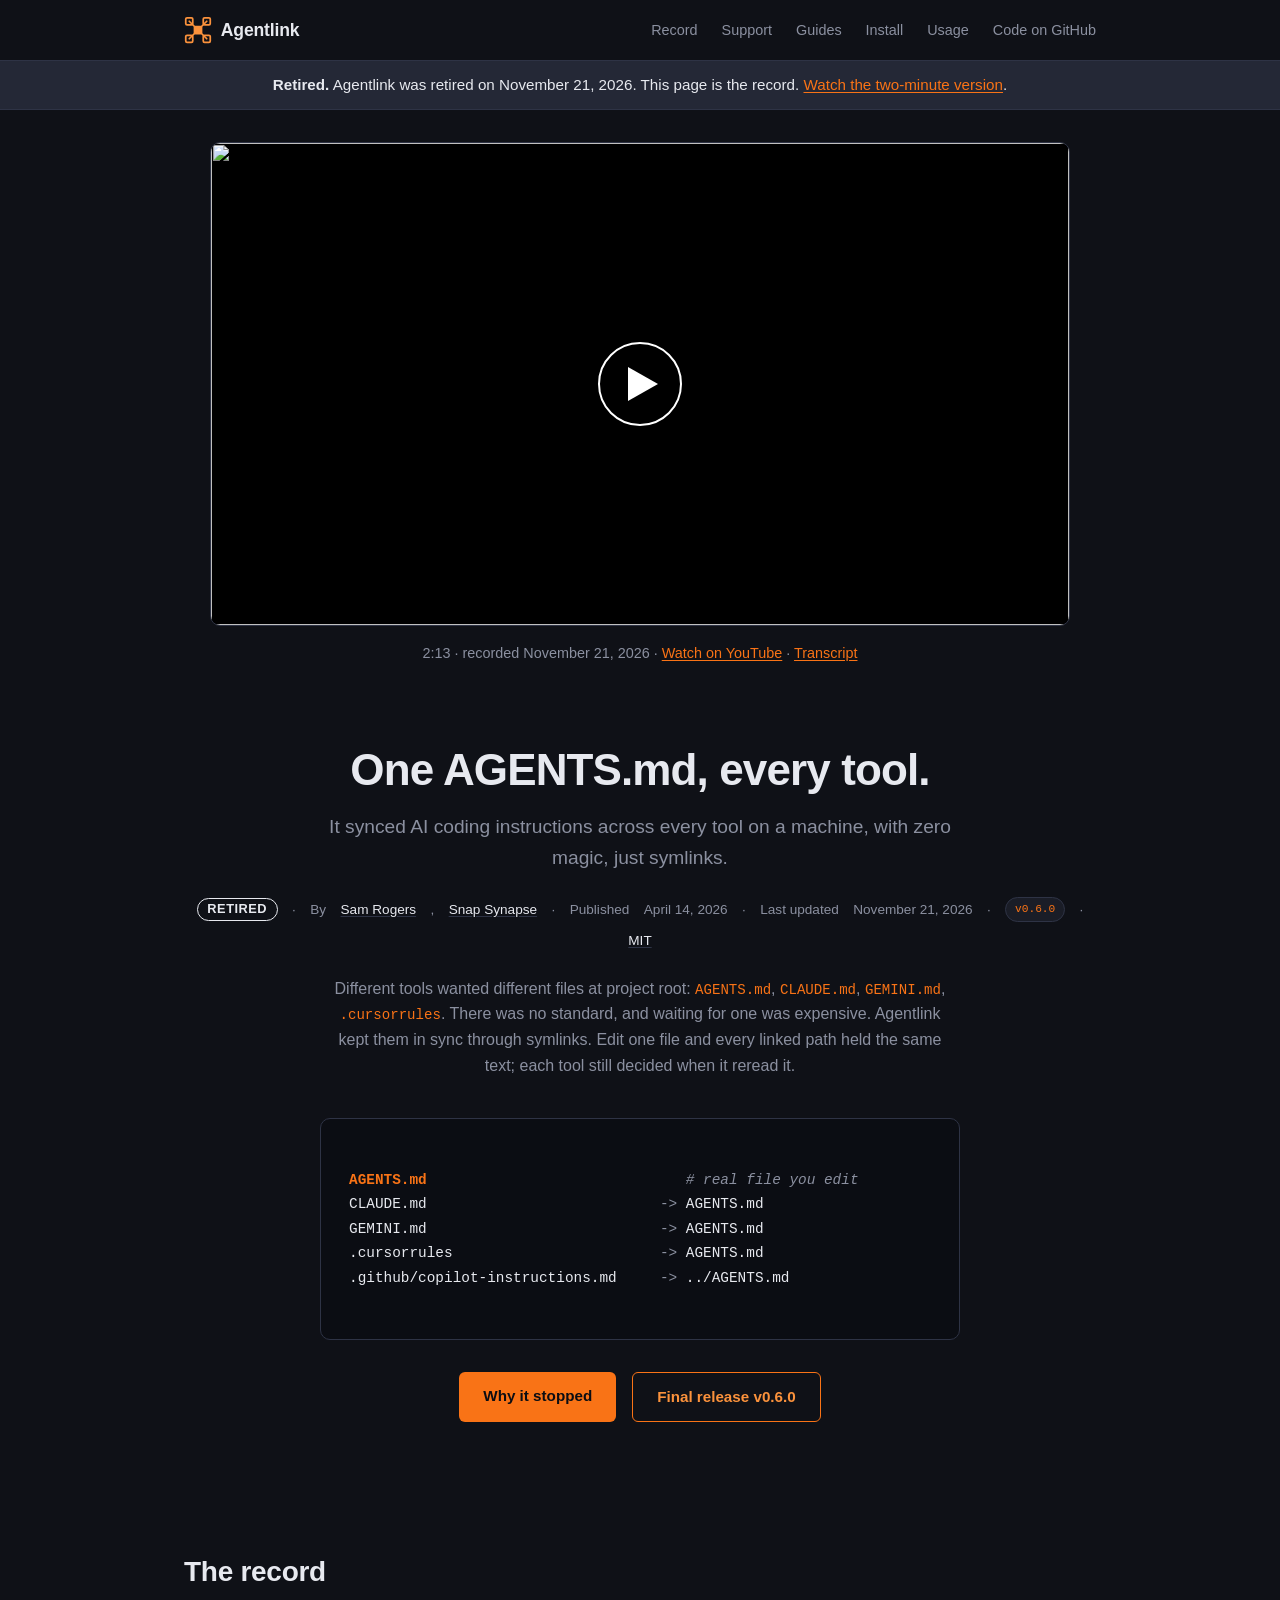
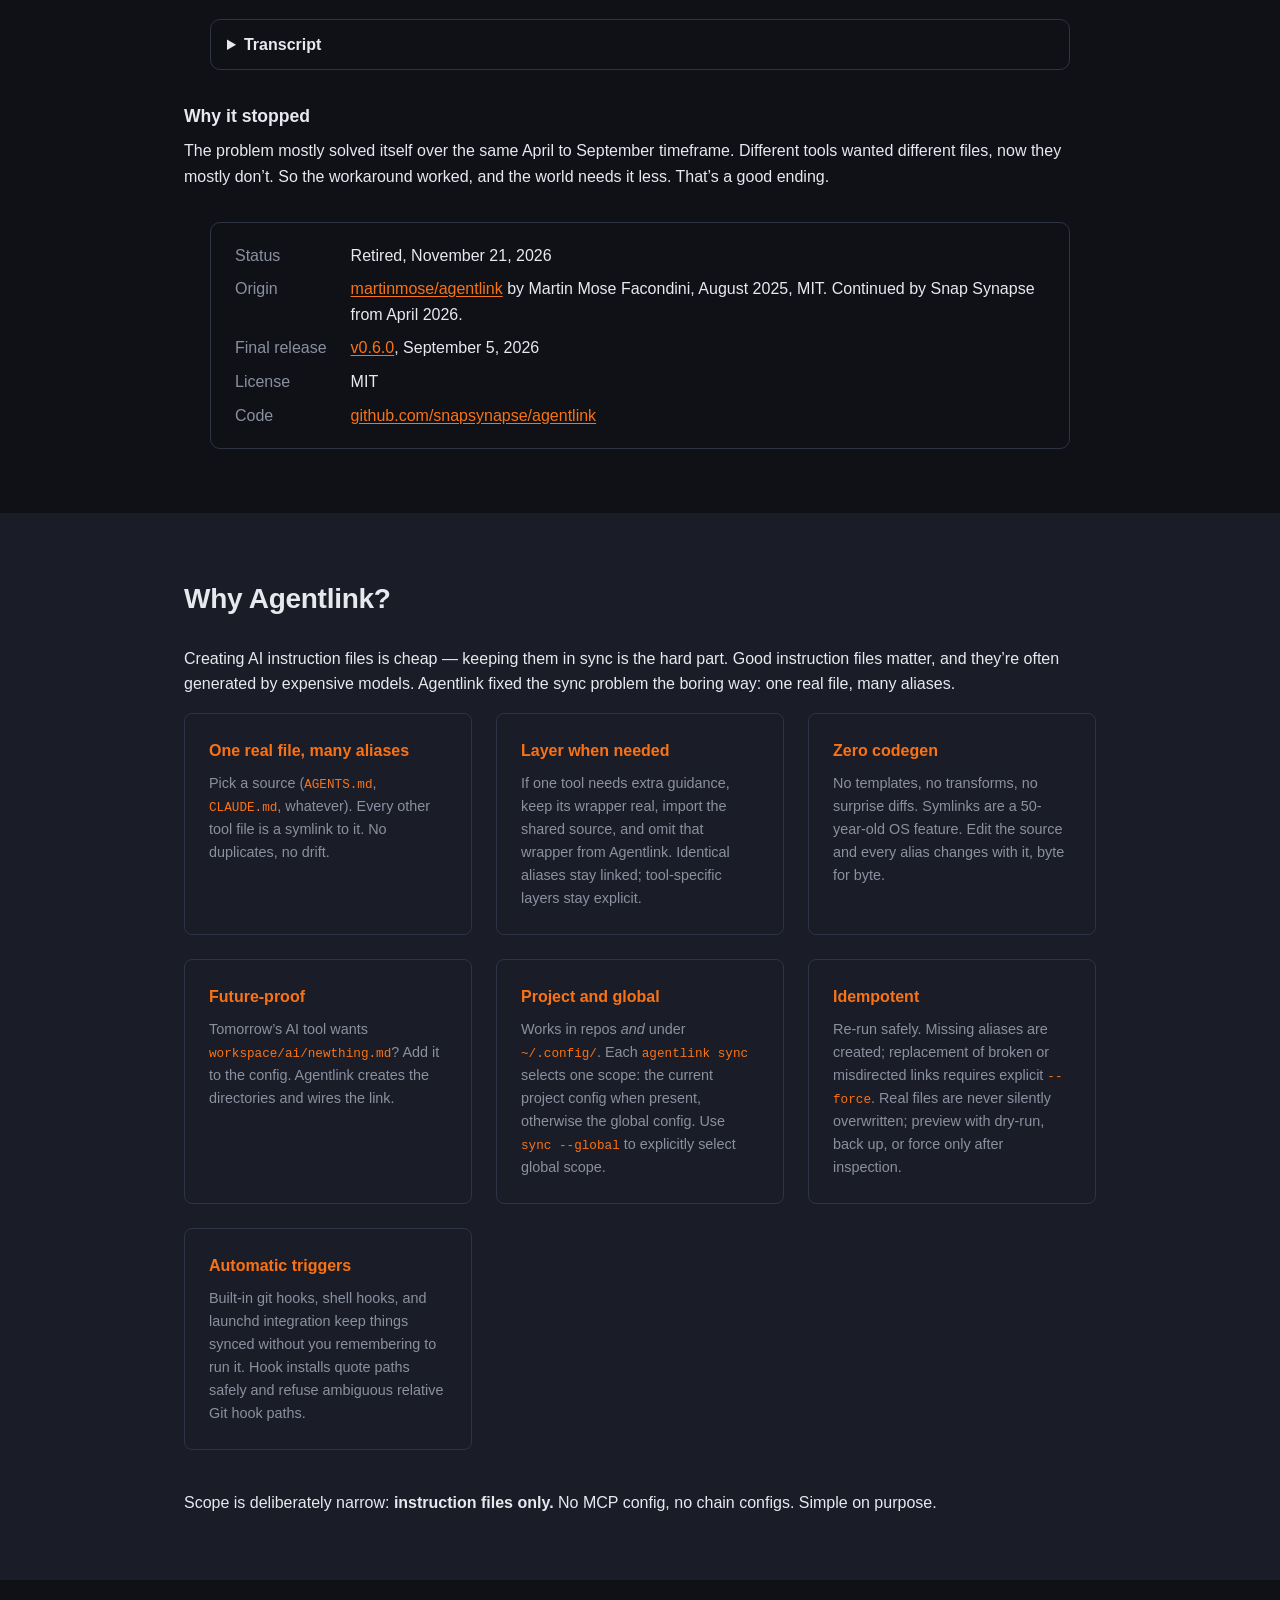
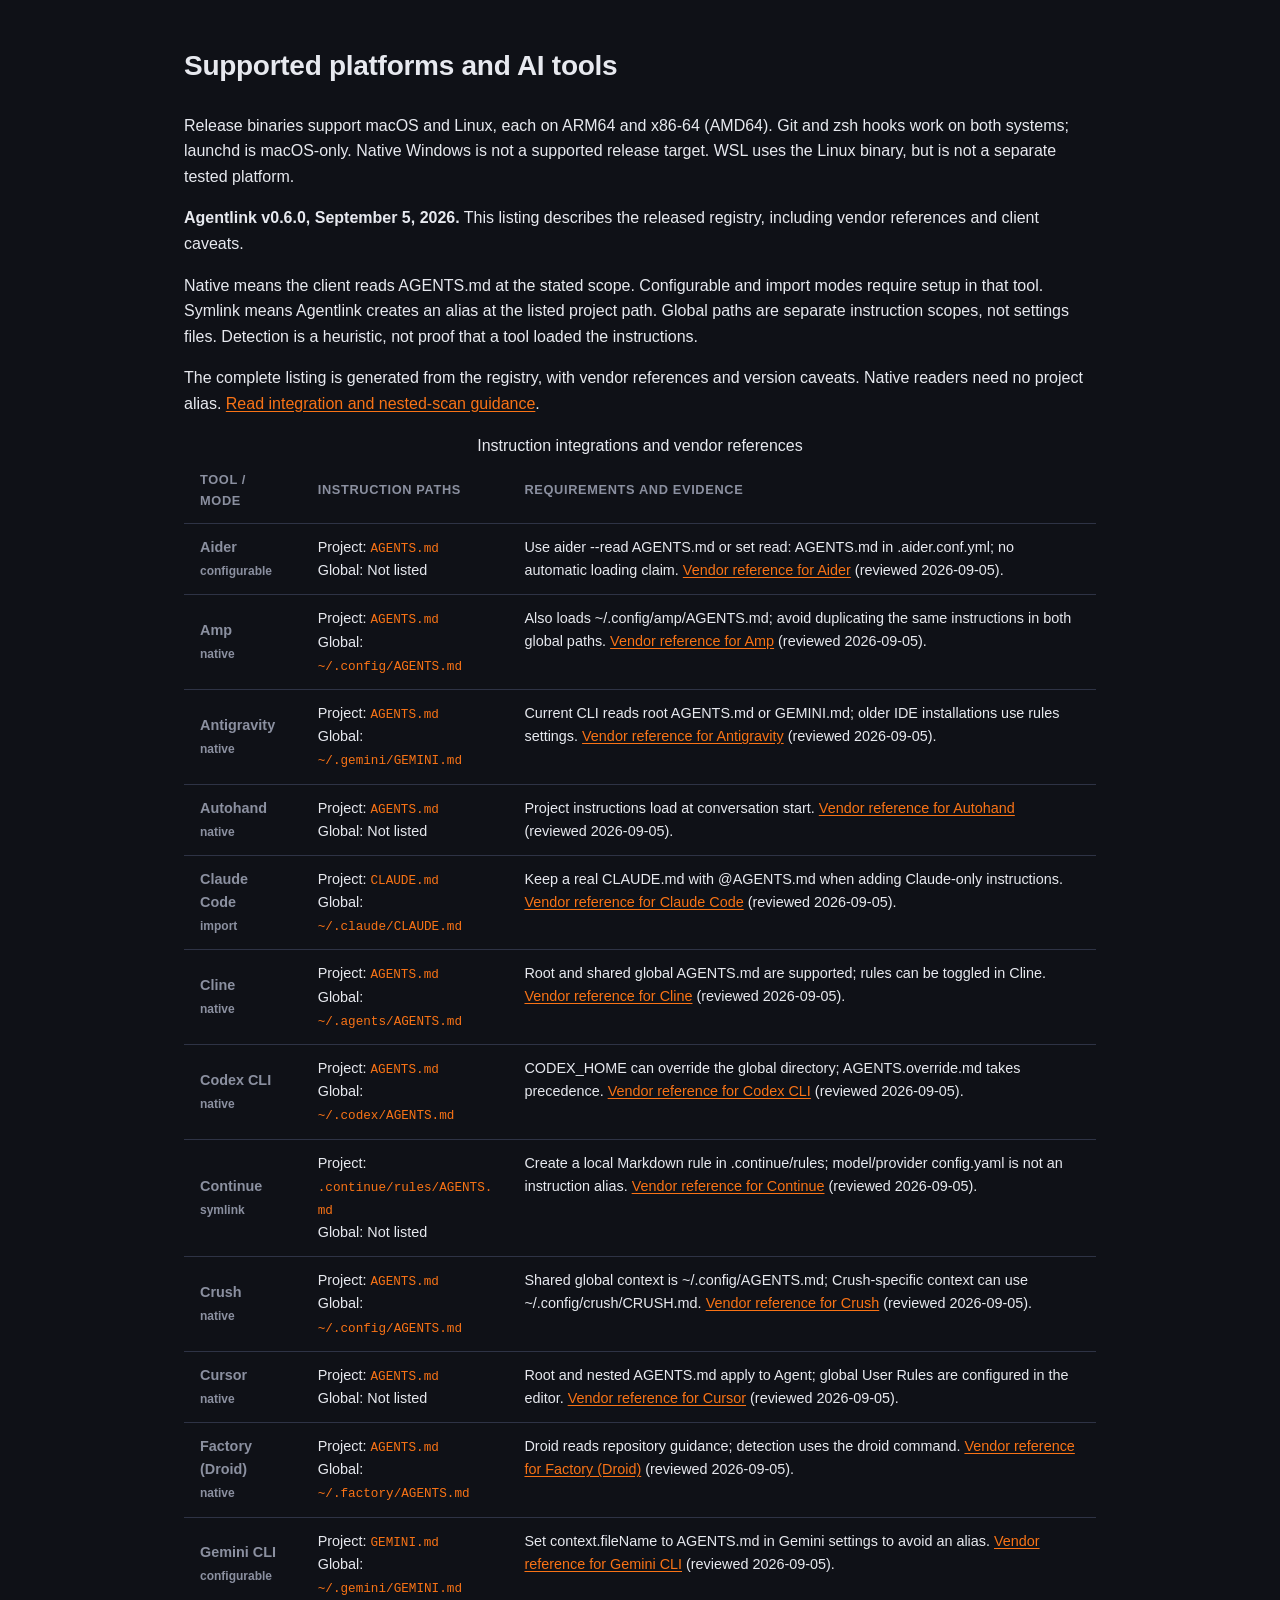
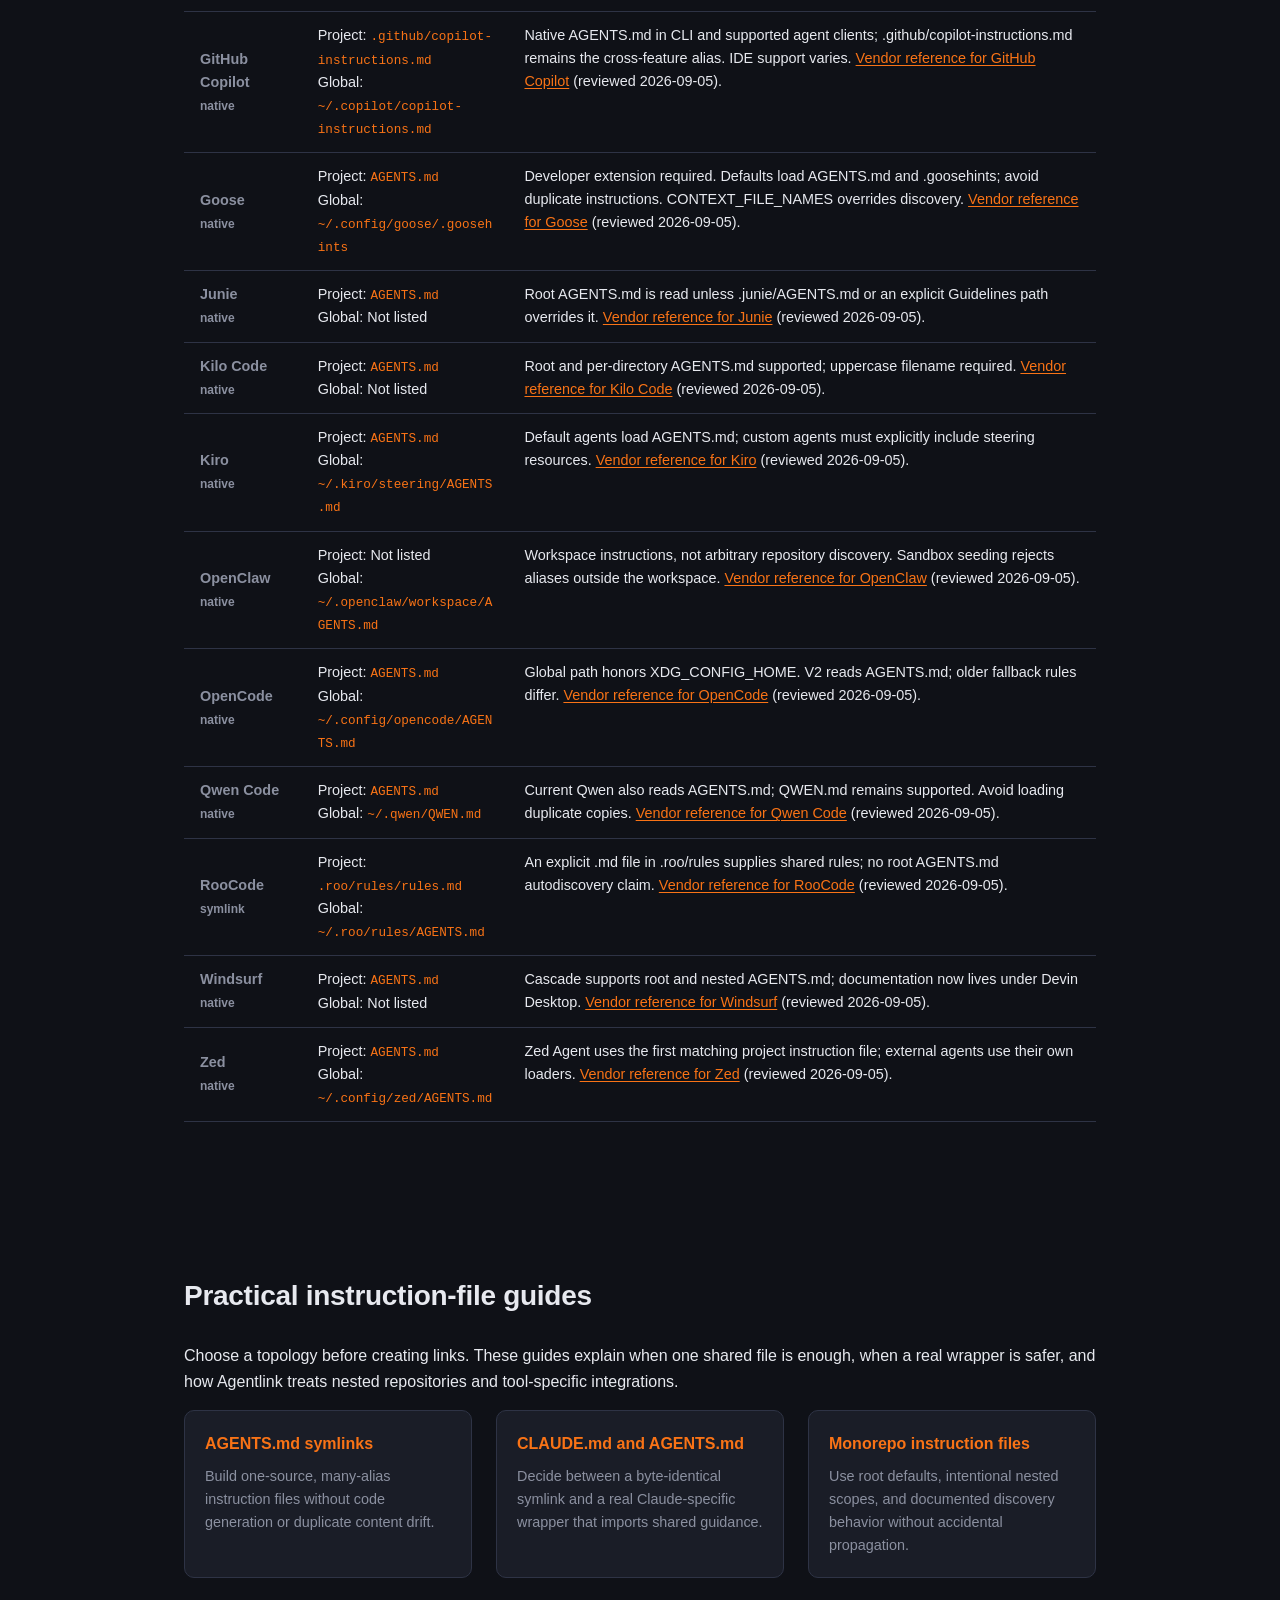
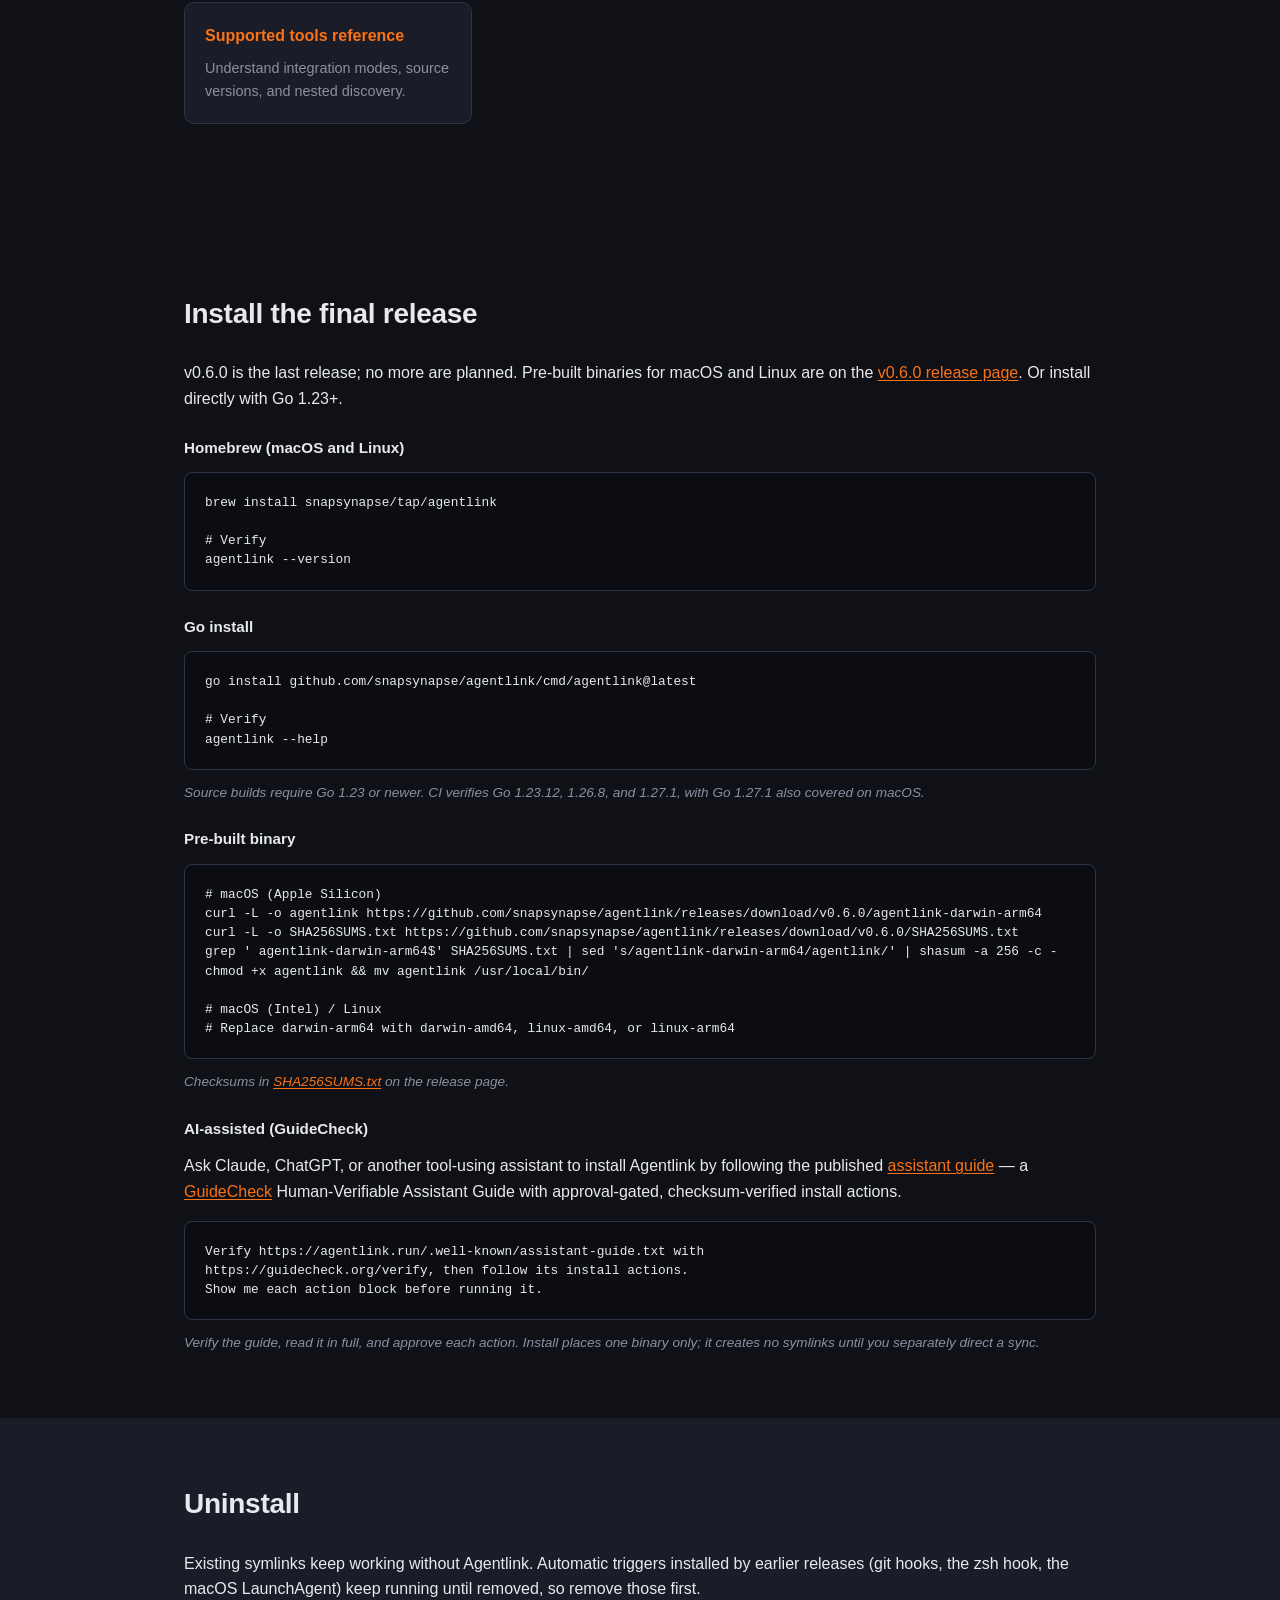
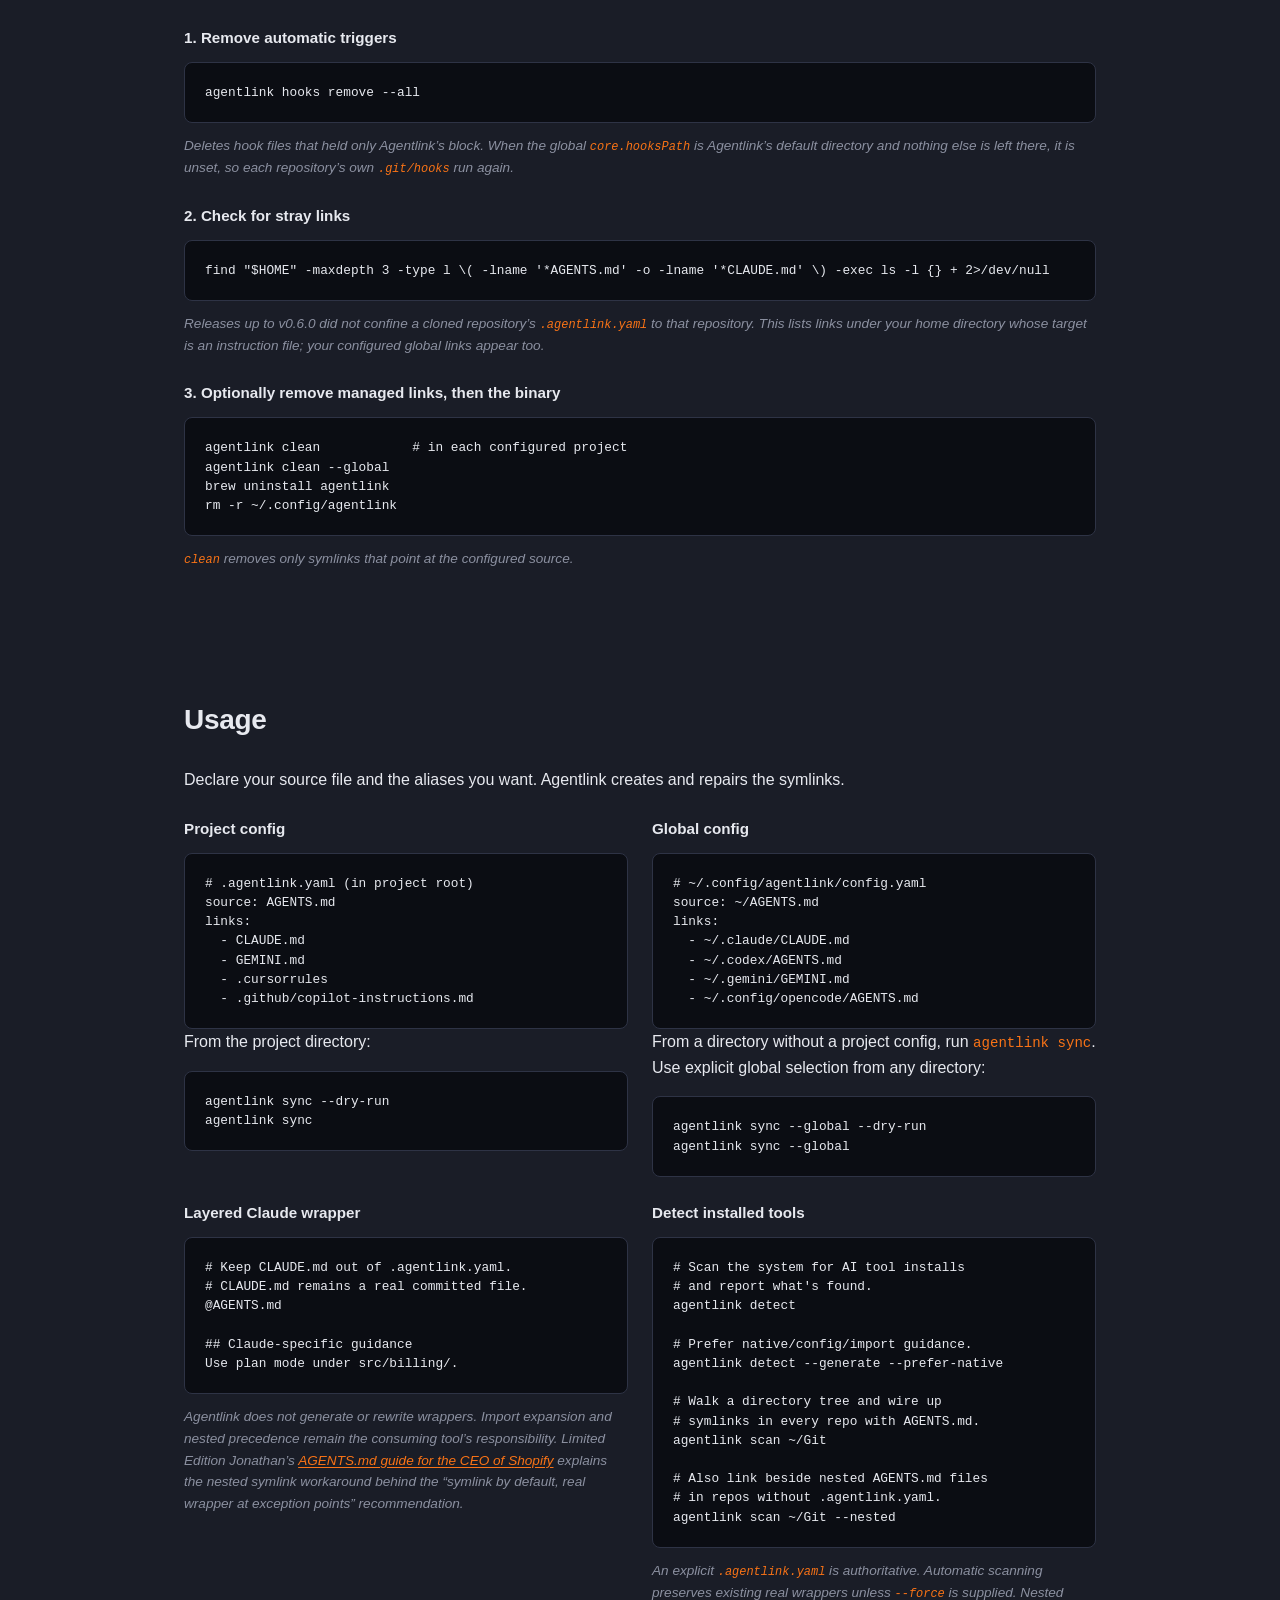
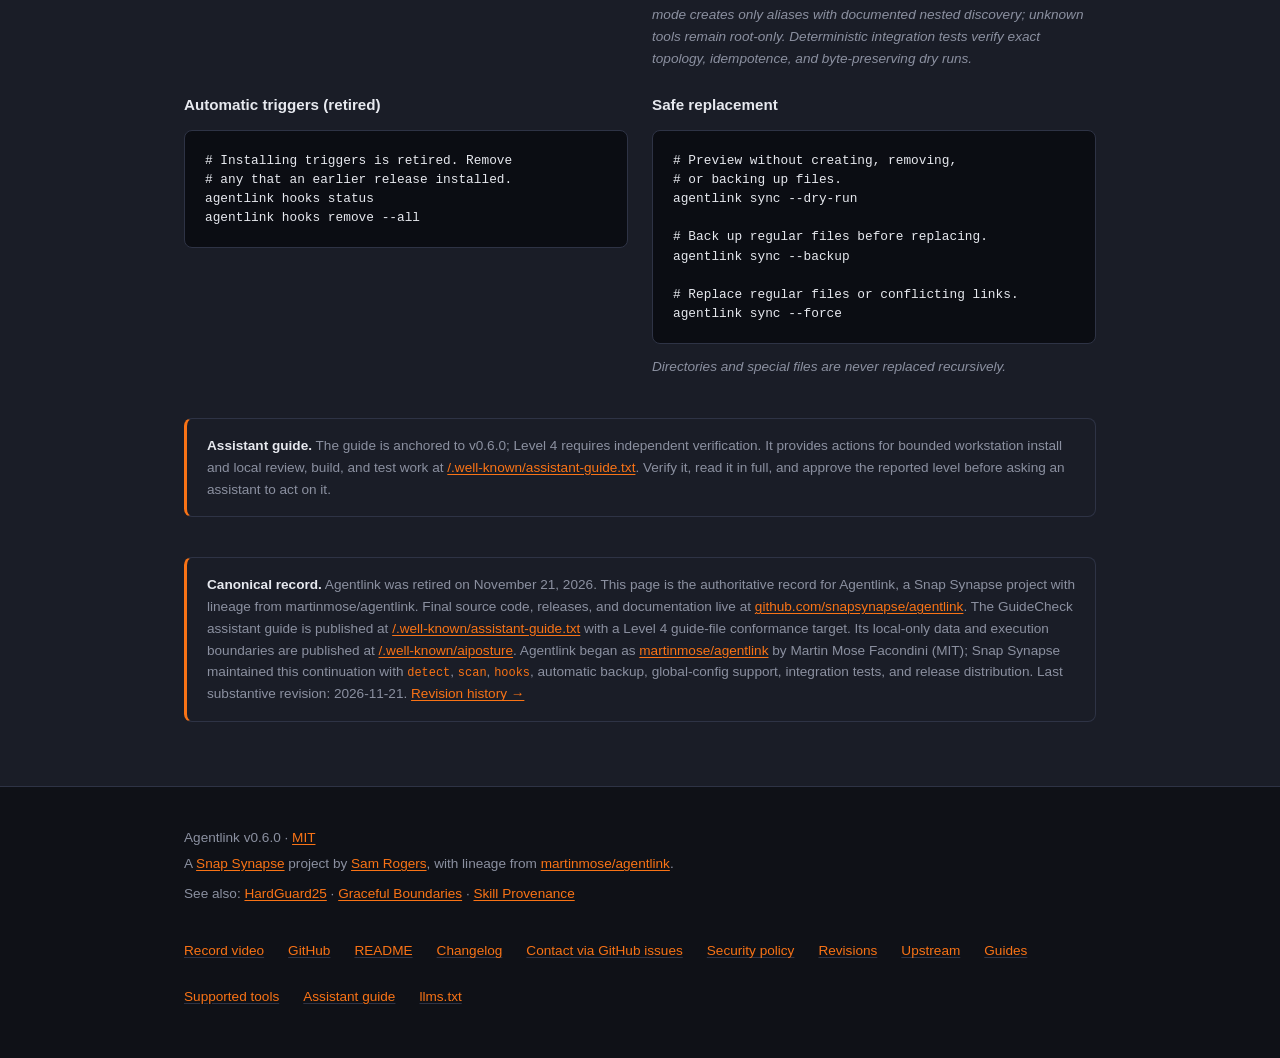
==== commit 44a1bfc1: "Confine project configs to their repository and retire hook installs A project .agentlink.yaml arriv" ====
--- a/docs/index.html
+++ b/docs/index.html
@@ -832,6 +832,36 @@
   </div>
 </section>
 
+<section class="alt" id="uninstall">
+  <div class="container">
+    <h2>Uninstall</h2>
+    <p>Existing symlinks keep working without Agentlink. Automatic triggers installed by earlier releases (git hooks, the zsh hook, the macOS LaunchAgent) keep running until removed, so remove those first.</p>
+
+    <div class="code-grid single">
+      <div class="code-block">
+        <h3>1. Remove automatic triggers</h3>
+<pre tabindex="0">agentlink hooks remove --all</pre>
+        <p class="annotation">Deletes hook files that held only Agentlink&rsquo;s block. When the global <code>core.hooksPath</code> is Agentlink&rsquo;s default directory and nothing else is left there, it is unset, so each repository&rsquo;s own <code>.git/hooks</code> run again.</p>
+      </div>
+
+      <div class="code-block">
+        <h3>2. Check for stray links</h3>
+<pre tabindex="0">find "$HOME" -maxdepth 3 -type l \( -lname '*AGENTS.md' -o -lname '*CLAUDE.md' \) -exec ls -l {} + 2&gt;/dev/null</pre>
+        <p class="annotation">Releases up to v0.6.0 did not confine a cloned repository&rsquo;s <code>.agentlink.yaml</code> to that repository. This lists links under your home directory whose target is an instruction file; your configured global links appear too.</p>
+      </div>
+
+      <div class="code-block">
+        <h3>3. Optionally remove managed links, then the binary</h3>
+<pre tabindex="0">agentlink clean            # in each configured project
+agentlink clean --global
+brew uninstall agentlink
+rm -r ~/.config/agentlink</pre>
+        <p class="annotation"><code>clean</code> removes only symlinks that point at the configured source.</p>
+      </div>
+    </div>
+  </div>
+</section>
+
 <section class="alt" id="usage">
   <div class="container">
     <h2>Usage</h2>
@@ -897,15 +927,10 @@
       </div>
 
       <div class="code-block">
-        <h3>Automatic triggers</h3>
-<pre tabindex="0"># Install git/zsh hooks (plus launchd on macOS) so
-# sync runs without you thinking about it.
-agentlink hooks install --all
-
-# Relative global core.hooksPath values
-# are refused; use an absolute path.
-
-# Remove cleanly.
+        <h3>Automatic triggers (retired)</h3>
+<pre tabindex="0"># Installing triggers is retired. Remove
+# any that an earlier release installed.
+agentlink hooks status
 agentlink hooks remove --all</pre>
       </div>
       <div class="code-block">
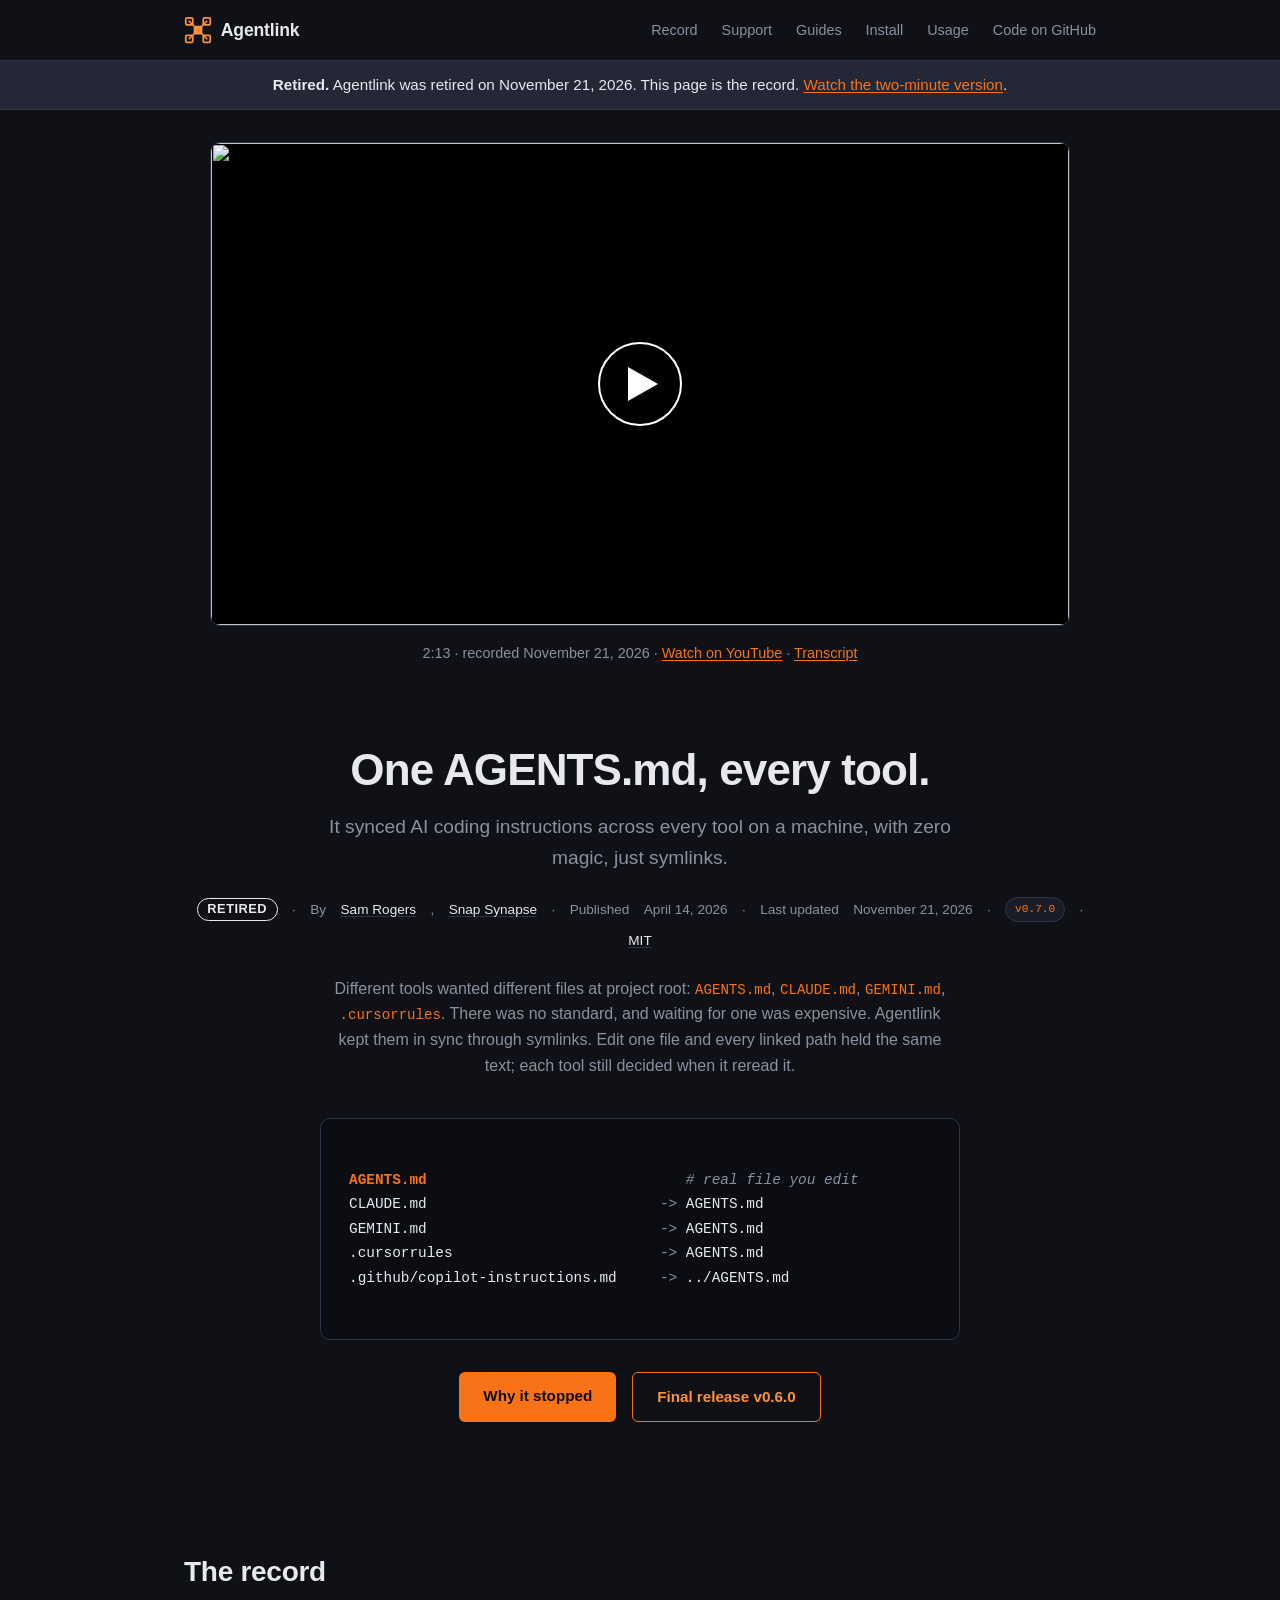
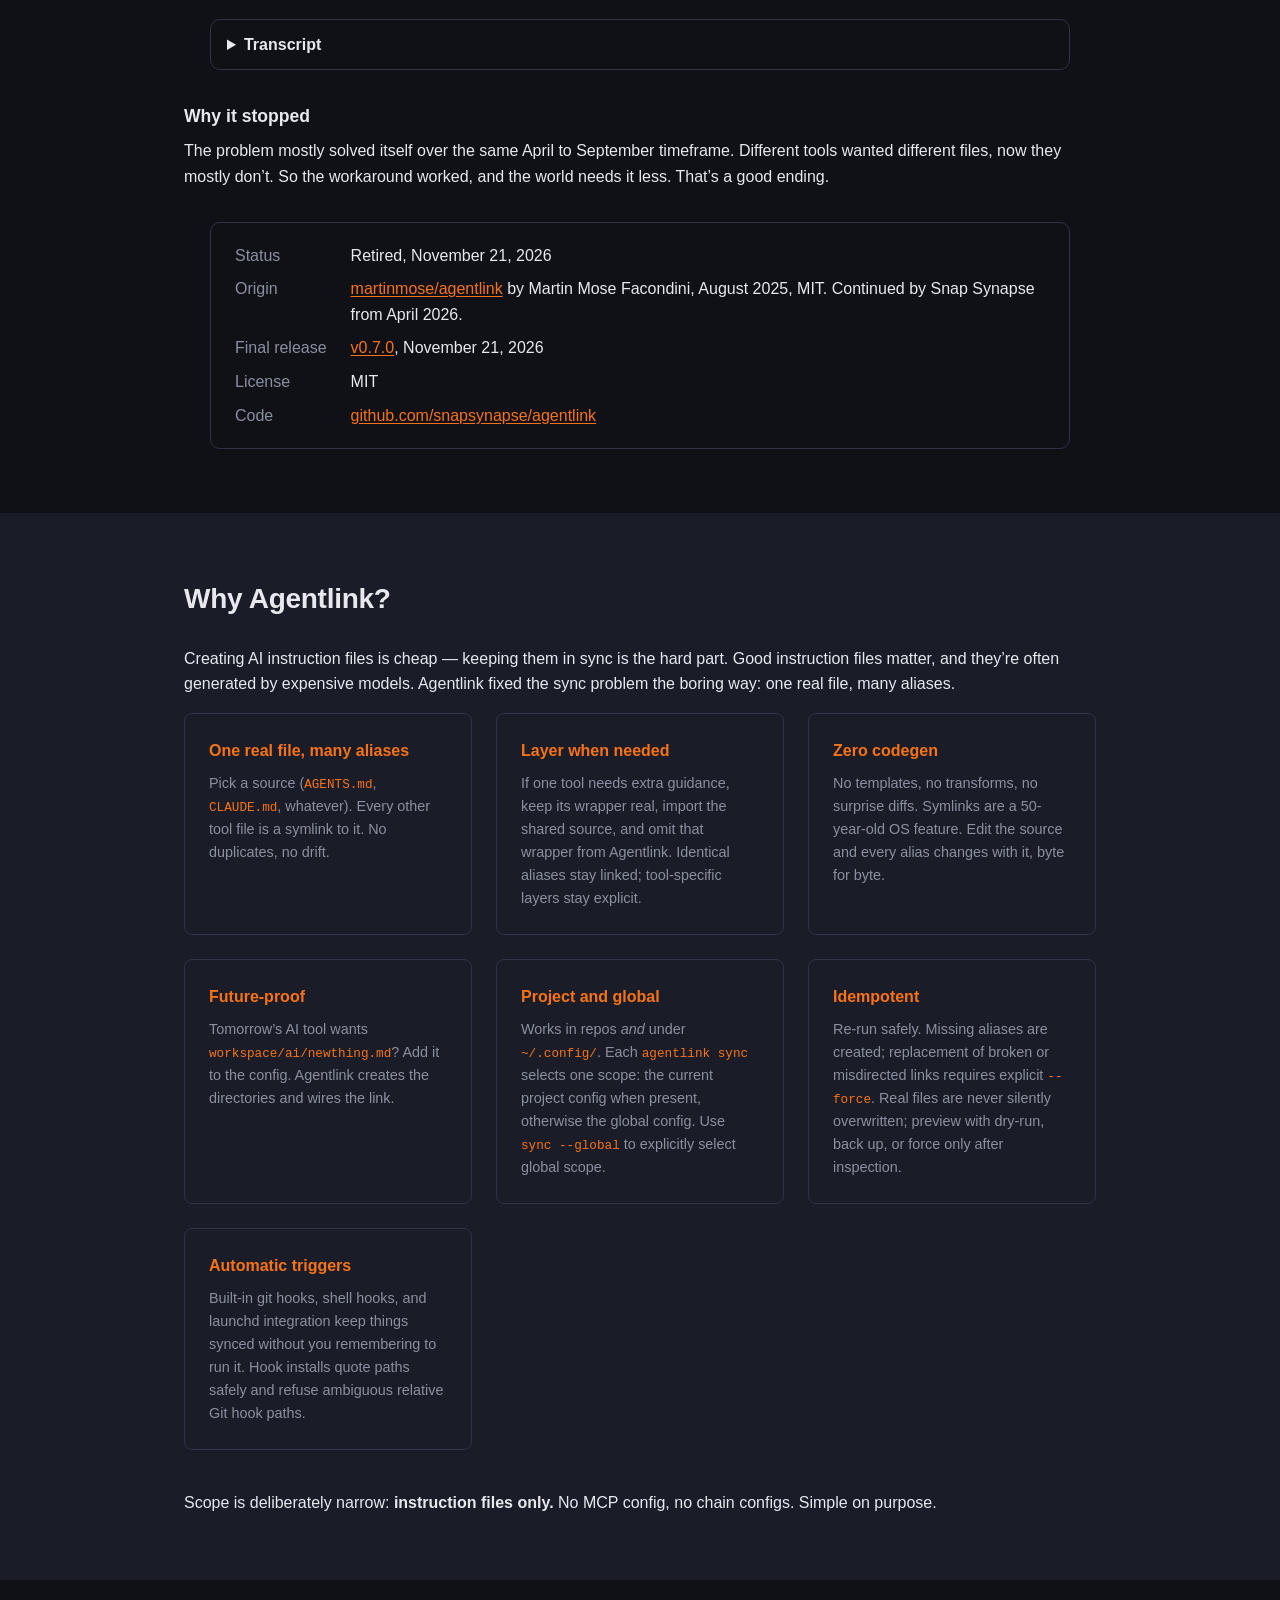
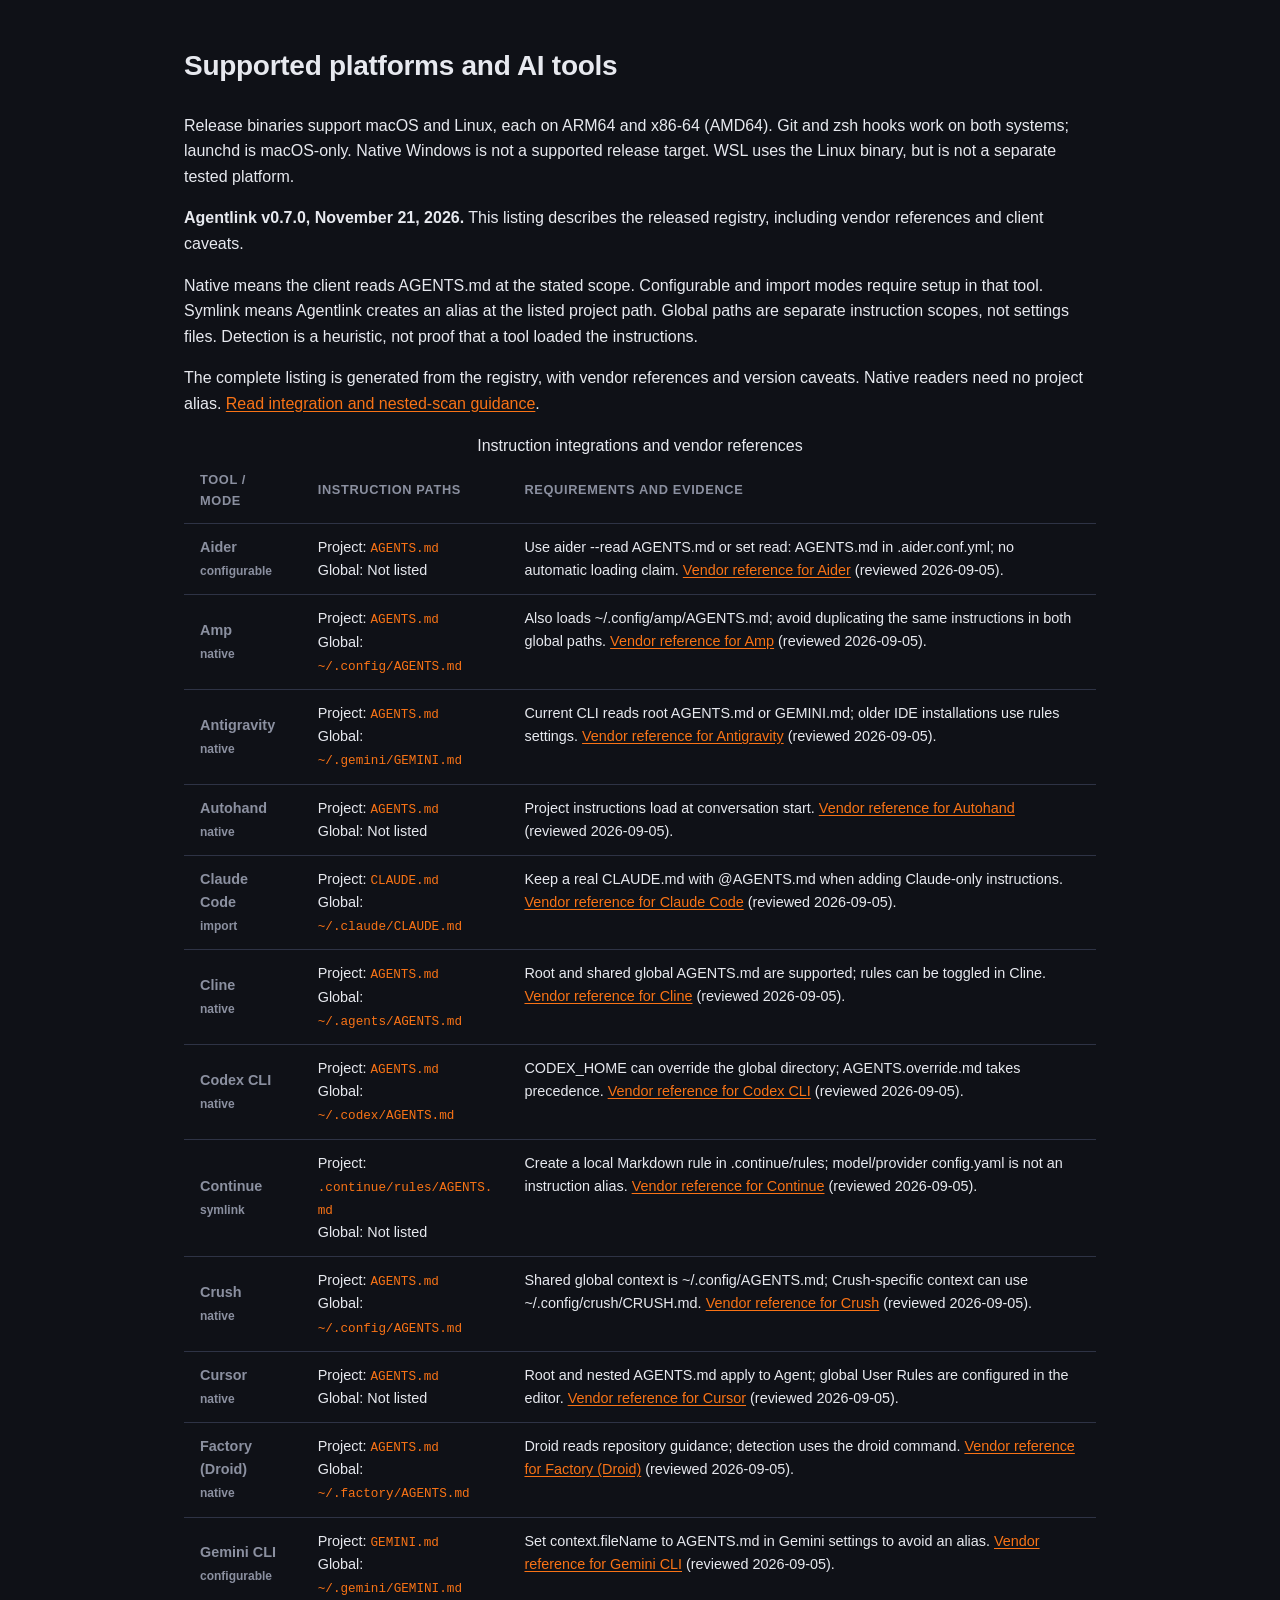
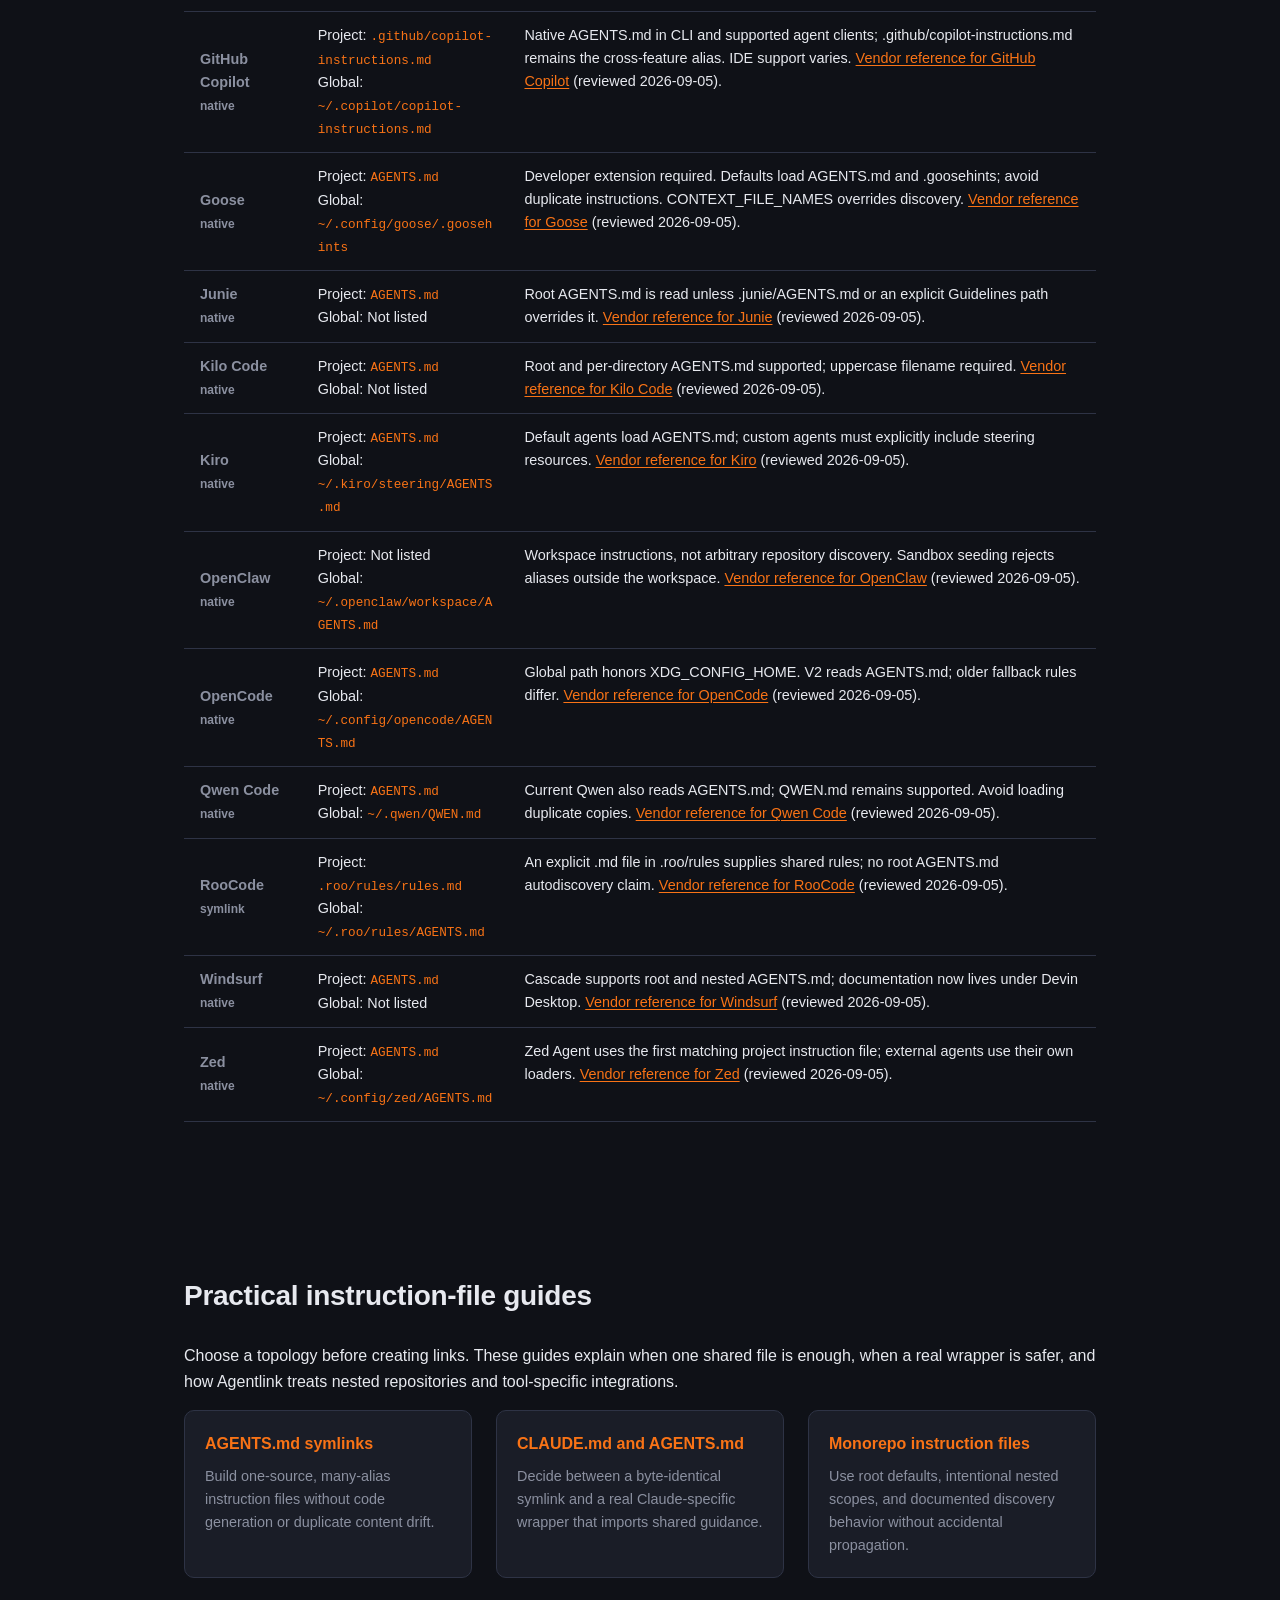
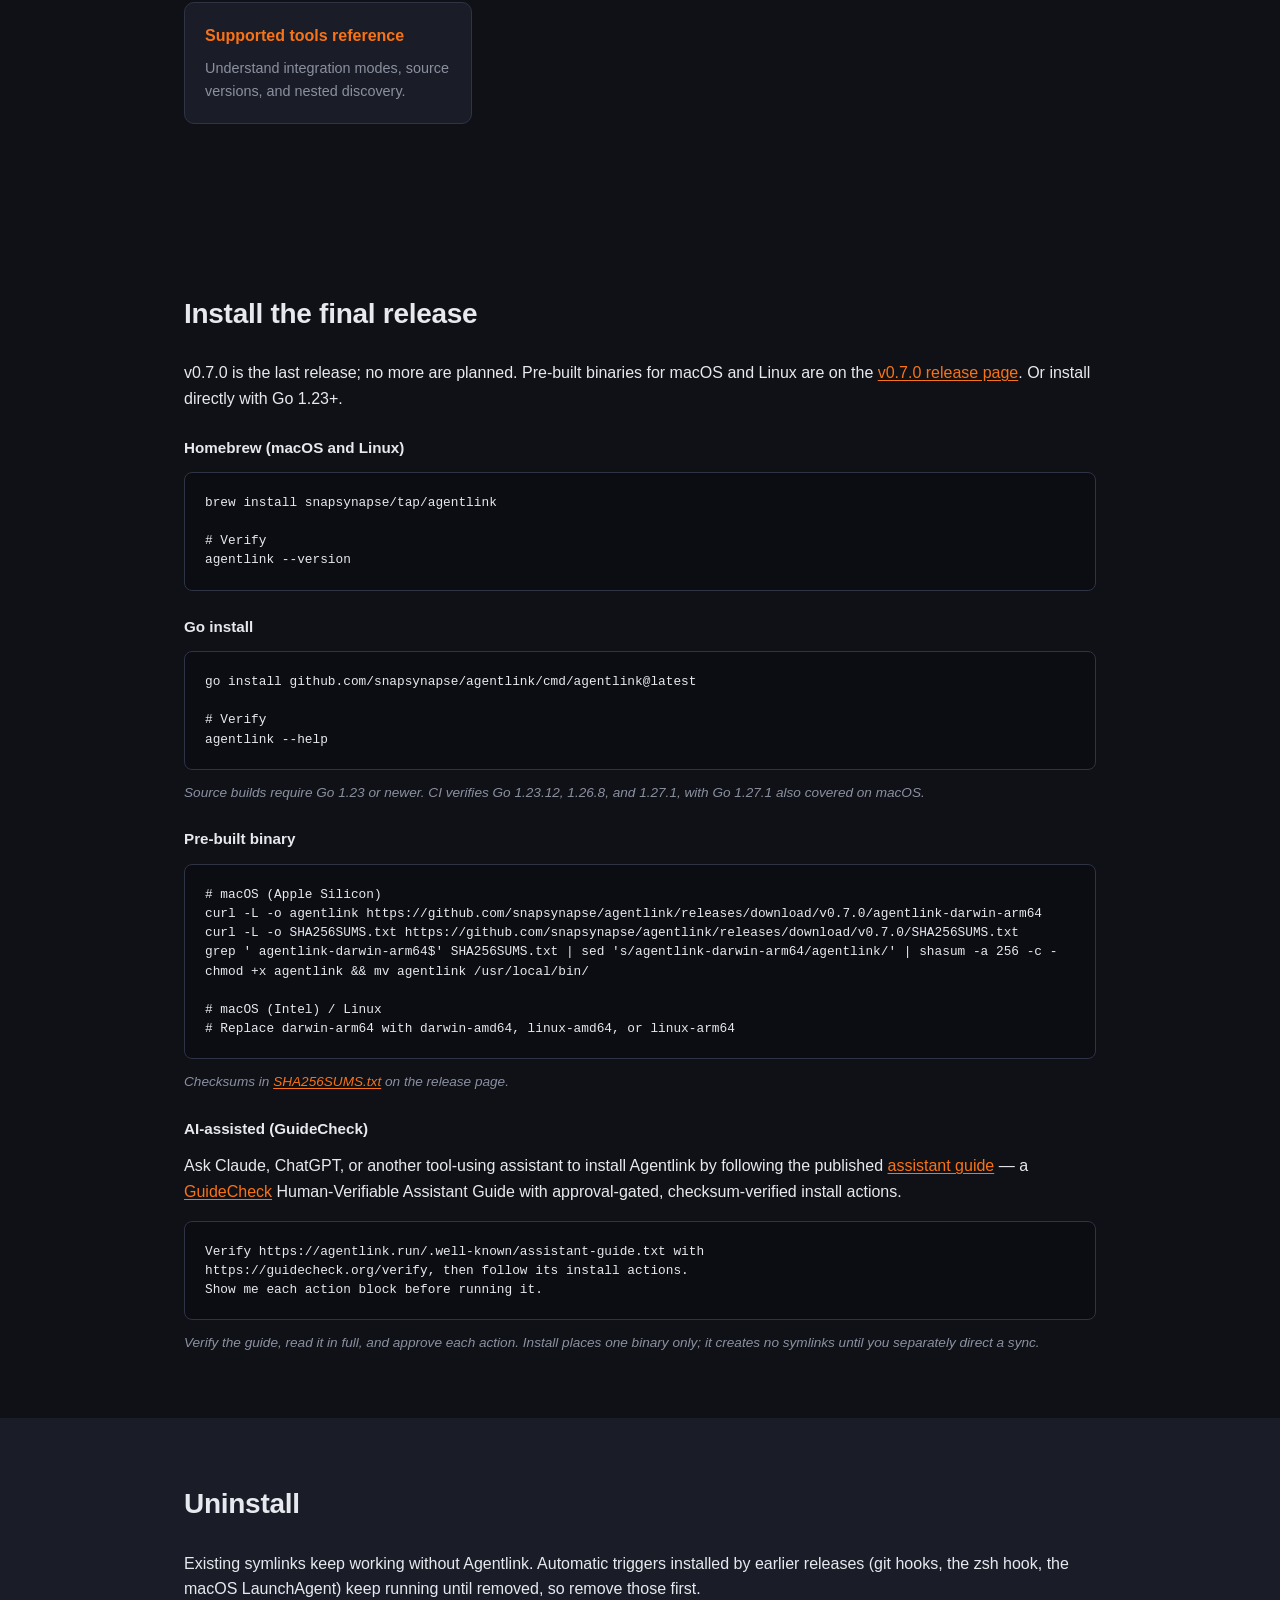
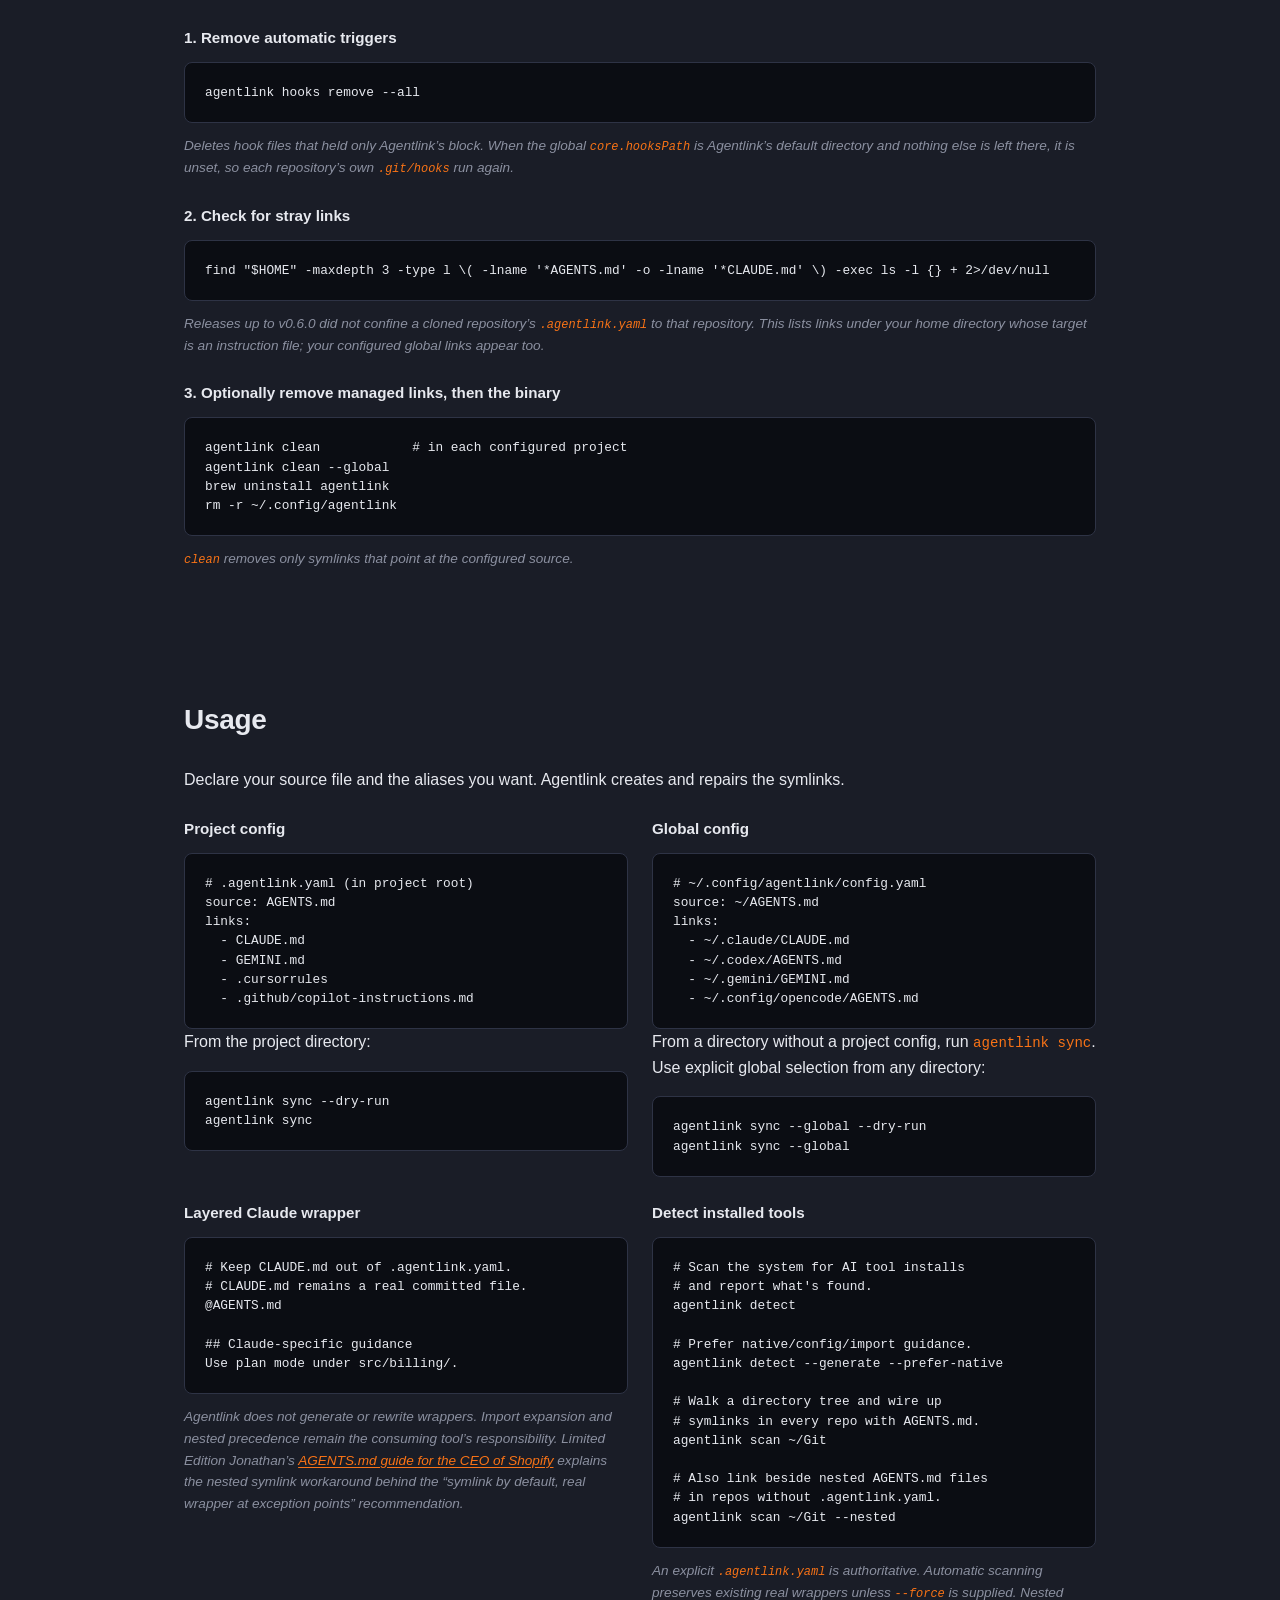
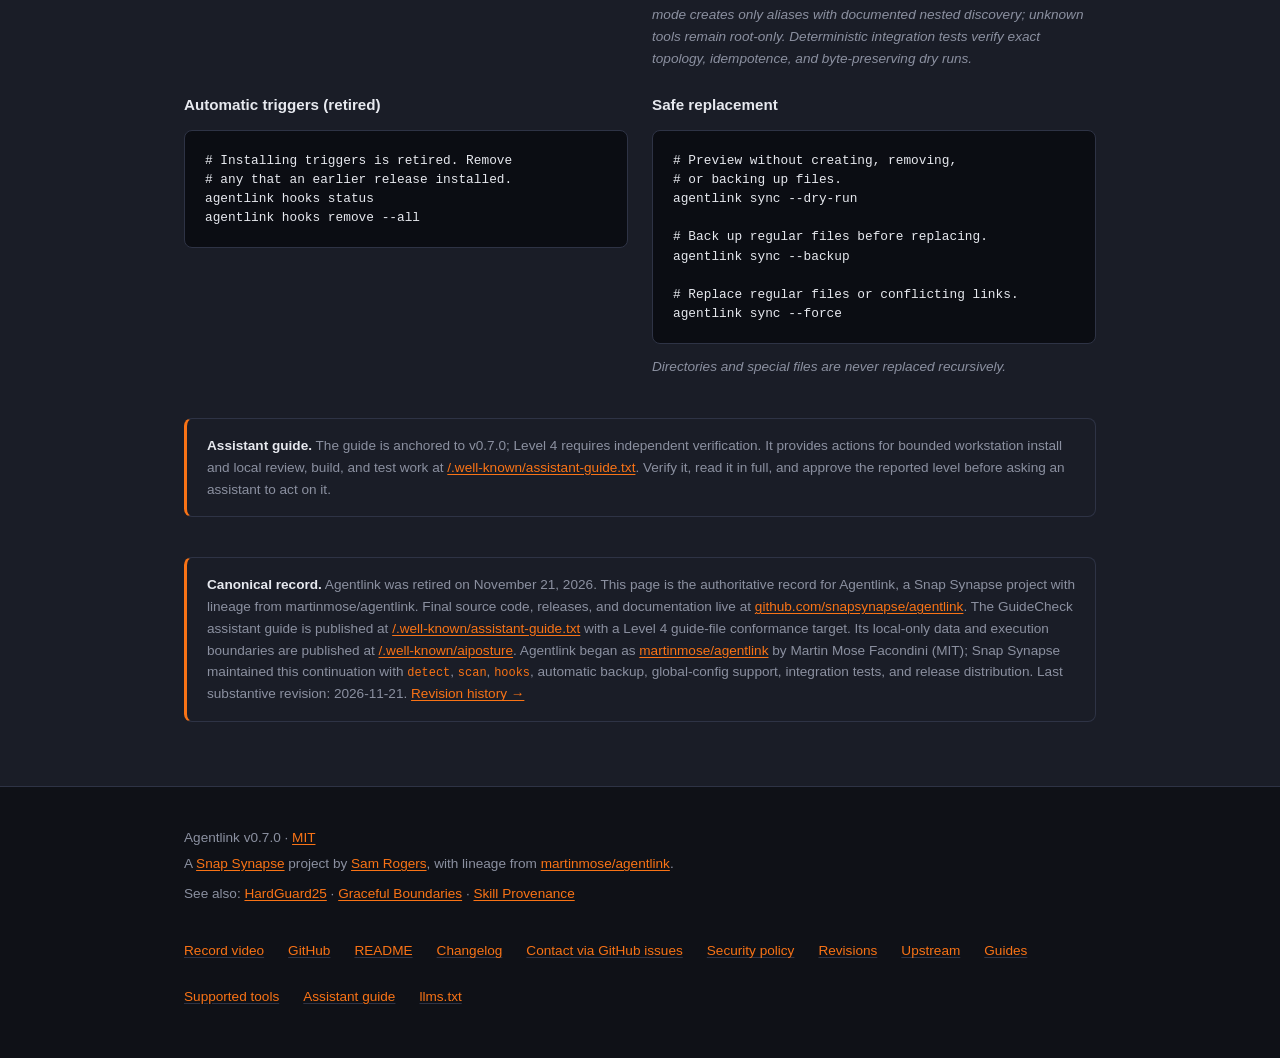
==== commit 62c4ec1a: "Prepare v0.7.0, the final release Propagate v0.7.0 through the README, SECURITY.md, PROJECT_CONTEXT." ====
--- a/docs/index.html
+++ b/docs/index.html
@@ -63,12 +63,12 @@
     "name": "Agentlink",
     "description": "A free, open-source command-line tool that keeps AI coding assistant instruction files synchronized through symlinks.",
     "url": "https://agentlink.run/",
-    "downloadUrl": "https://github.com/snapsynapse/agentlink/releases/tag/v0.6.0",
+    "downloadUrl": "https://github.com/snapsynapse/agentlink/releases/tag/v0.7.0",
     "codeRepository": "https://github.com/snapsynapse/agentlink",
     "applicationCategory": "DeveloperApplication",
     "applicationSubCategory": "Command-line tool",
     "operatingSystem": "macOS, Linux",
-    "softwareVersion": "0.6.0",
+    "softwareVersion": "0.7.0",
     "datePublished": "2026-04-14",
     "dateModified": "2026-11-21",
     "license": "https://opensource.org/licenses/MIT",
@@ -624,7 +624,7 @@
       <span class="sep" aria-hidden="true">&middot;</span>
       Last updated <time datetime="2026-11-21">November 21, 2026</time>
       <span class="sep" aria-hidden="true">&middot;</span>
-      <span class="version">v0.6.0</span>
+      <span class="version">v0.7.0</span>
       <span class="sep" aria-hidden="true">&middot;</span>
       <a href="https://opensource.org/licenses/MIT" rel="license" target="_blank">MIT</a>
     </p>
@@ -640,7 +640,7 @@
 
     <div class="cta-row">
       <a href="#record" class="btn btn-primary">Why it stopped</a>
-      <a href="https://github.com/snapsynapse/agentlink/releases/tag/v0.6.0" class="btn btn-secondary" target="_blank" rel="noopener">Final release v0.6.0</a>
+      <a href="https://github.com/snapsynapse/agentlink/releases/tag/v0.7.0" class="btn btn-secondary" target="_blank" rel="noopener">Final release v0.6.0</a>
     </div>
   </div>
 </section>
@@ -669,7 +669,7 @@
     <dl class="facts">
       <dt>Status</dt><dd>Retired, <time datetime="2026-11-21">November 21, 2026</time></dd>
       <dt>Origin</dt><dd><a href="https://github.com/martinmose/agentlink" target="_blank" rel="noopener">martinmose/agentlink</a> by Martin Mose Facondini, August 2025, MIT. Continued by Snap Synapse from April 2026.</dd>
-      <dt>Final release</dt><dd><a href="https://github.com/snapsynapse/agentlink/releases/tag/v0.6.0" target="_blank" rel="noopener">v0.6.0</a>, <time datetime="2026-09-05">September 5, 2026</time></dd>
+      <dt>Final release</dt><dd><a href="https://github.com/snapsynapse/agentlink/releases/tag/v0.7.0" target="_blank" rel="noopener">v0.7.0</a>, <time datetime="2026-11-21">November 21, 2026</time></dd>
       <dt>License</dt><dd>MIT</dd>
       <dt>Code</dt><dd><a href="https://github.com/snapsynapse/agentlink" target="_blank" rel="noopener">github.com/snapsynapse/agentlink</a></dd>
     </dl>
@@ -720,7 +720,7 @@
   <div class="container">
     <h2>Supported platforms and AI tools</h2>
     <p>Release binaries support macOS and Linux, each on ARM64 and x86-64 (AMD64). Git and zsh hooks work on both systems; launchd is macOS-only. Native Windows is not a supported release target. WSL uses the Linux binary, but is not a separate tested platform.</p>
-    <p><strong>Agentlink v0.6.0, September 5, 2026.</strong> This listing describes the released registry, including vendor references and client caveats.</p>
+    <p><strong>Agentlink v0.7.0, November 21, 2026.</strong> This listing describes the released registry, including vendor references and client caveats.</p>
     <p>Native means the client reads AGENTS.md at the stated scope. Configurable and import modes require setup in that tool. Symlink means Agentlink creates an alias at the listed project path. Global paths are separate instruction scopes, not settings files. Detection is a heuristic, not proof that a tool loaded the instructions.</p>
     <p>The complete listing is generated from the registry, with vendor references and version caveats. Native readers need no project alias. <a href="/reference/supported-tools/">Read integration and nested-scan guidance</a>.</p>
 <!-- BEGIN GENERATED TOOLS -->
@@ -787,7 +787,7 @@
 <section id="install">
   <div class="container">
     <h2>Install the final release</h2>
-    <p>v0.6.0 is the last release; no more are planned. Pre-built binaries for macOS and Linux are on the <a href="https://github.com/snapsynapse/agentlink/releases/tag/v0.6.0" target="_blank" rel="noopener">v0.6.0 release page</a>. Or install directly with Go 1.23+.</p>
+    <p>v0.7.0 is the last release; no more are planned. Pre-built binaries for macOS and Linux are on the <a href="https://github.com/snapsynapse/agentlink/releases/tag/v0.7.0" target="_blank" rel="noopener">v0.7.0 release page</a>. Or install directly with Go 1.23+.</p>
 
     <div class="code-grid single">
       <div class="code-block">
@@ -810,14 +810,14 @@
       <div class="code-block">
         <h3>Pre-built binary</h3>
 <pre tabindex="0"># macOS (Apple Silicon)
-curl -L -o agentlink https://github.com/snapsynapse/agentlink/releases/download/v0.6.0/agentlink-darwin-arm64
-curl -L -o SHA256SUMS.txt https://github.com/snapsynapse/agentlink/releases/download/v0.6.0/SHA256SUMS.txt
+curl -L -o agentlink https://github.com/snapsynapse/agentlink/releases/download/v0.7.0/agentlink-darwin-arm64
+curl -L -o SHA256SUMS.txt https://github.com/snapsynapse/agentlink/releases/download/v0.7.0/SHA256SUMS.txt
 grep ' agentlink-darwin-arm64$' SHA256SUMS.txt | sed 's/agentlink-darwin-arm64/agentlink/' | shasum -a 256 -c -
 chmod +x agentlink && mv agentlink /usr/local/bin/
 
 # macOS (Intel) / Linux
 # Replace darwin-arm64 with darwin-amd64, linux-amd64, or linux-arm64</pre>
-        <p class="annotation">Checksums in <a href="https://github.com/snapsynapse/agentlink/releases/tag/v0.6.0" target="_blank" rel="noopener">SHA256SUMS.txt</a> on the release page.</p>
+        <p class="annotation">Checksums in <a href="https://github.com/snapsynapse/agentlink/releases/tag/v0.7.0" target="_blank" rel="noopener">SHA256SUMS.txt</a> on the release page.</p>
       </div>
 
       <div class="code-block">
@@ -949,7 +949,7 @@
     </div>
 
     <div class="canonical-note" role="note">
-      <strong>Assistant guide.</strong> The guide is anchored to v0.6.0; Level 4 requires independent verification. It provides actions for bounded workstation install and local review, build, and test work at
+      <strong>Assistant guide.</strong> The guide is anchored to v0.7.0; Level 4 requires independent verification. It provides actions for bounded workstation install and local review, build, and test work at
       <a href="https://agentlink.run/.well-known/assistant-guide.txt">/.well-known/assistant-guide.txt</a>.
       Verify it, read it in full, and approve the reported level before asking an assistant to act on it.
     </div>
@@ -977,7 +977,7 @@
   <div class="container">
     <div class="footer-grid">
       <div class="footer-meta">
-        <p>Agentlink v0.6.0 &middot; <a href="https://github.com/snapsynapse/agentlink/blob/main/LICENSE" target="_blank" rel="noopener">MIT</a></p>
+        <p>Agentlink v0.7.0 &middot; <a href="https://github.com/snapsynapse/agentlink/blob/main/LICENSE" target="_blank" rel="noopener">MIT</a></p>
         <p>A <a href="https://snapsynapse.com" target="_blank" rel="noopener">Snap Synapse</a> project by <a href="https://snapsynapse.com" target="_blank" rel="noopener author">Sam Rogers</a>, with lineage from <a href="https://github.com/martinmose/agentlink" target="_blank" rel="noopener">martinmose/agentlink</a>.</p>
         <p style="margin-top: 0.5rem;">See also: <a href="https://hardguard25.com/" target="_blank" rel="noopener">HardGuard25</a> &middot; <a href="https://gracefulboundaries.dev/" target="_blank" rel="noopener">Graceful Boundaries</a> &middot; <a href="https://skillprovenance.dev/" target="_blank" rel="noopener">Skill Provenance</a></p>
       </div>
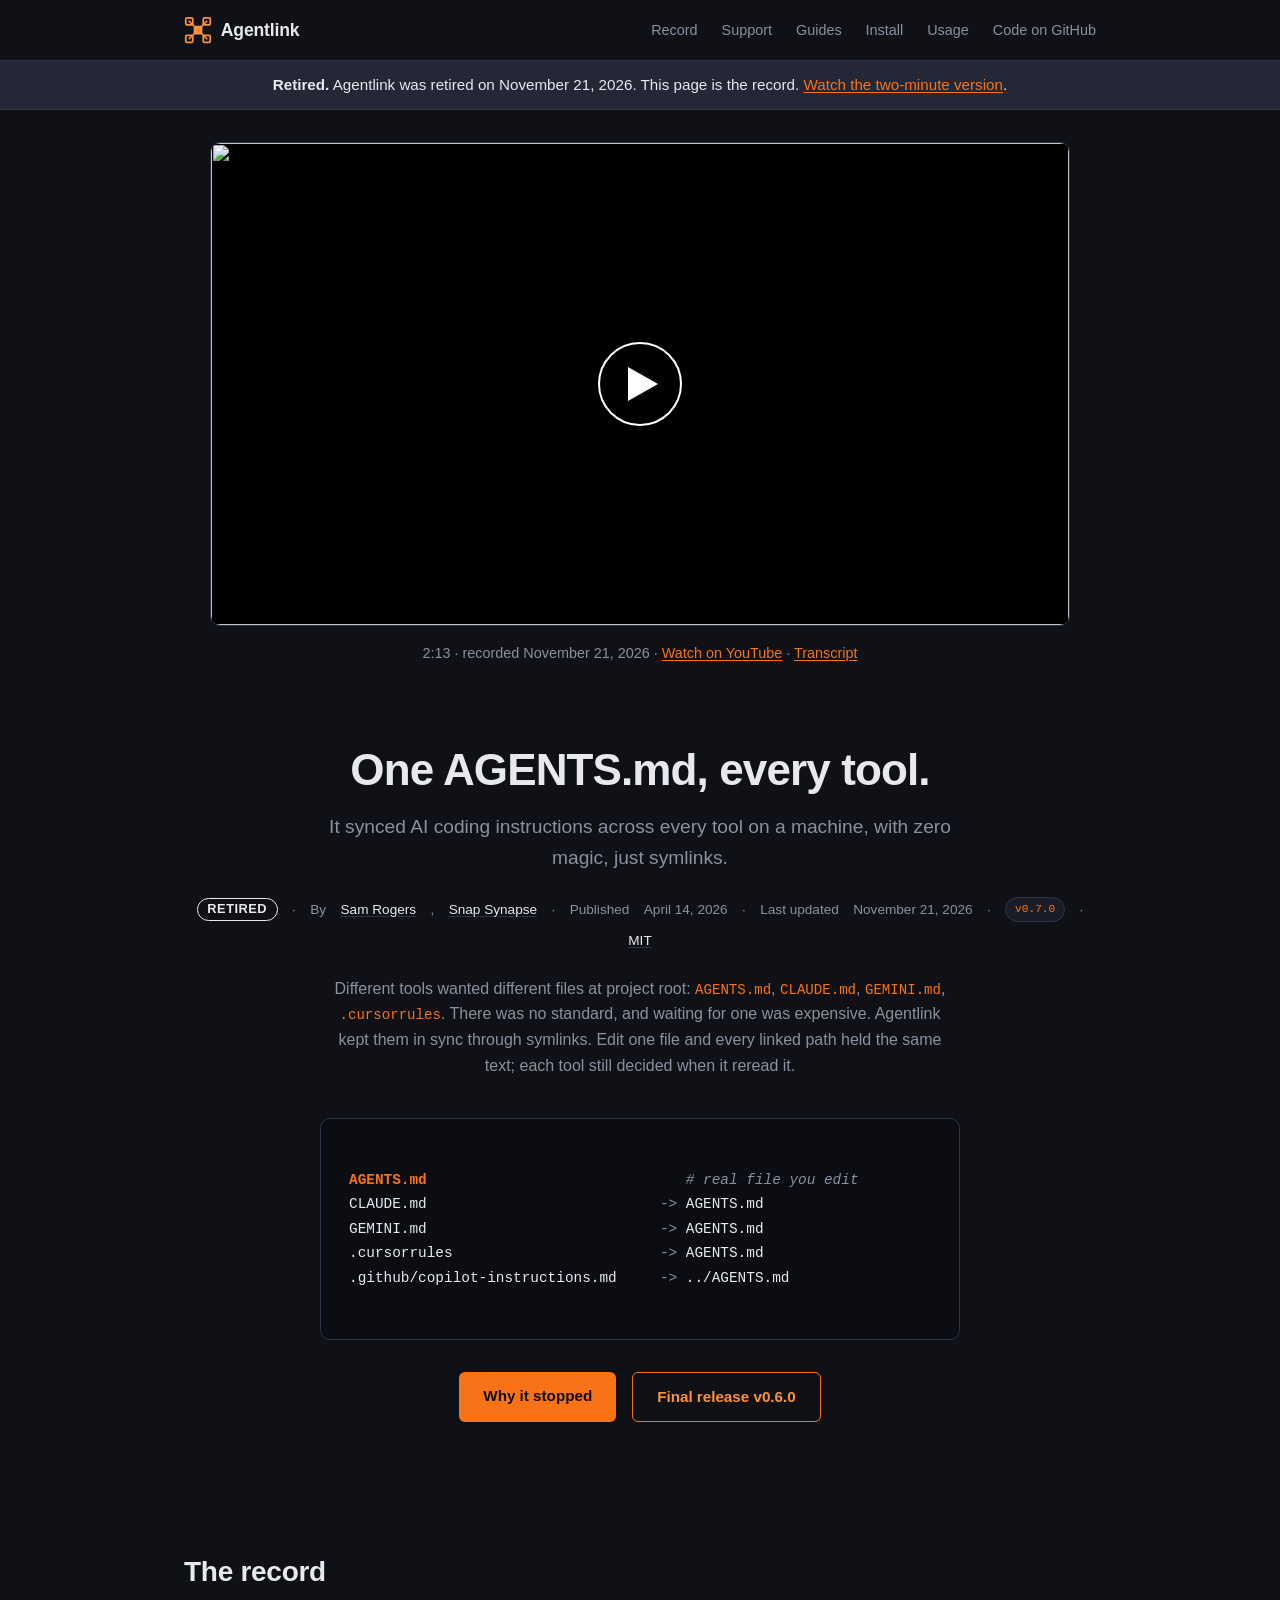
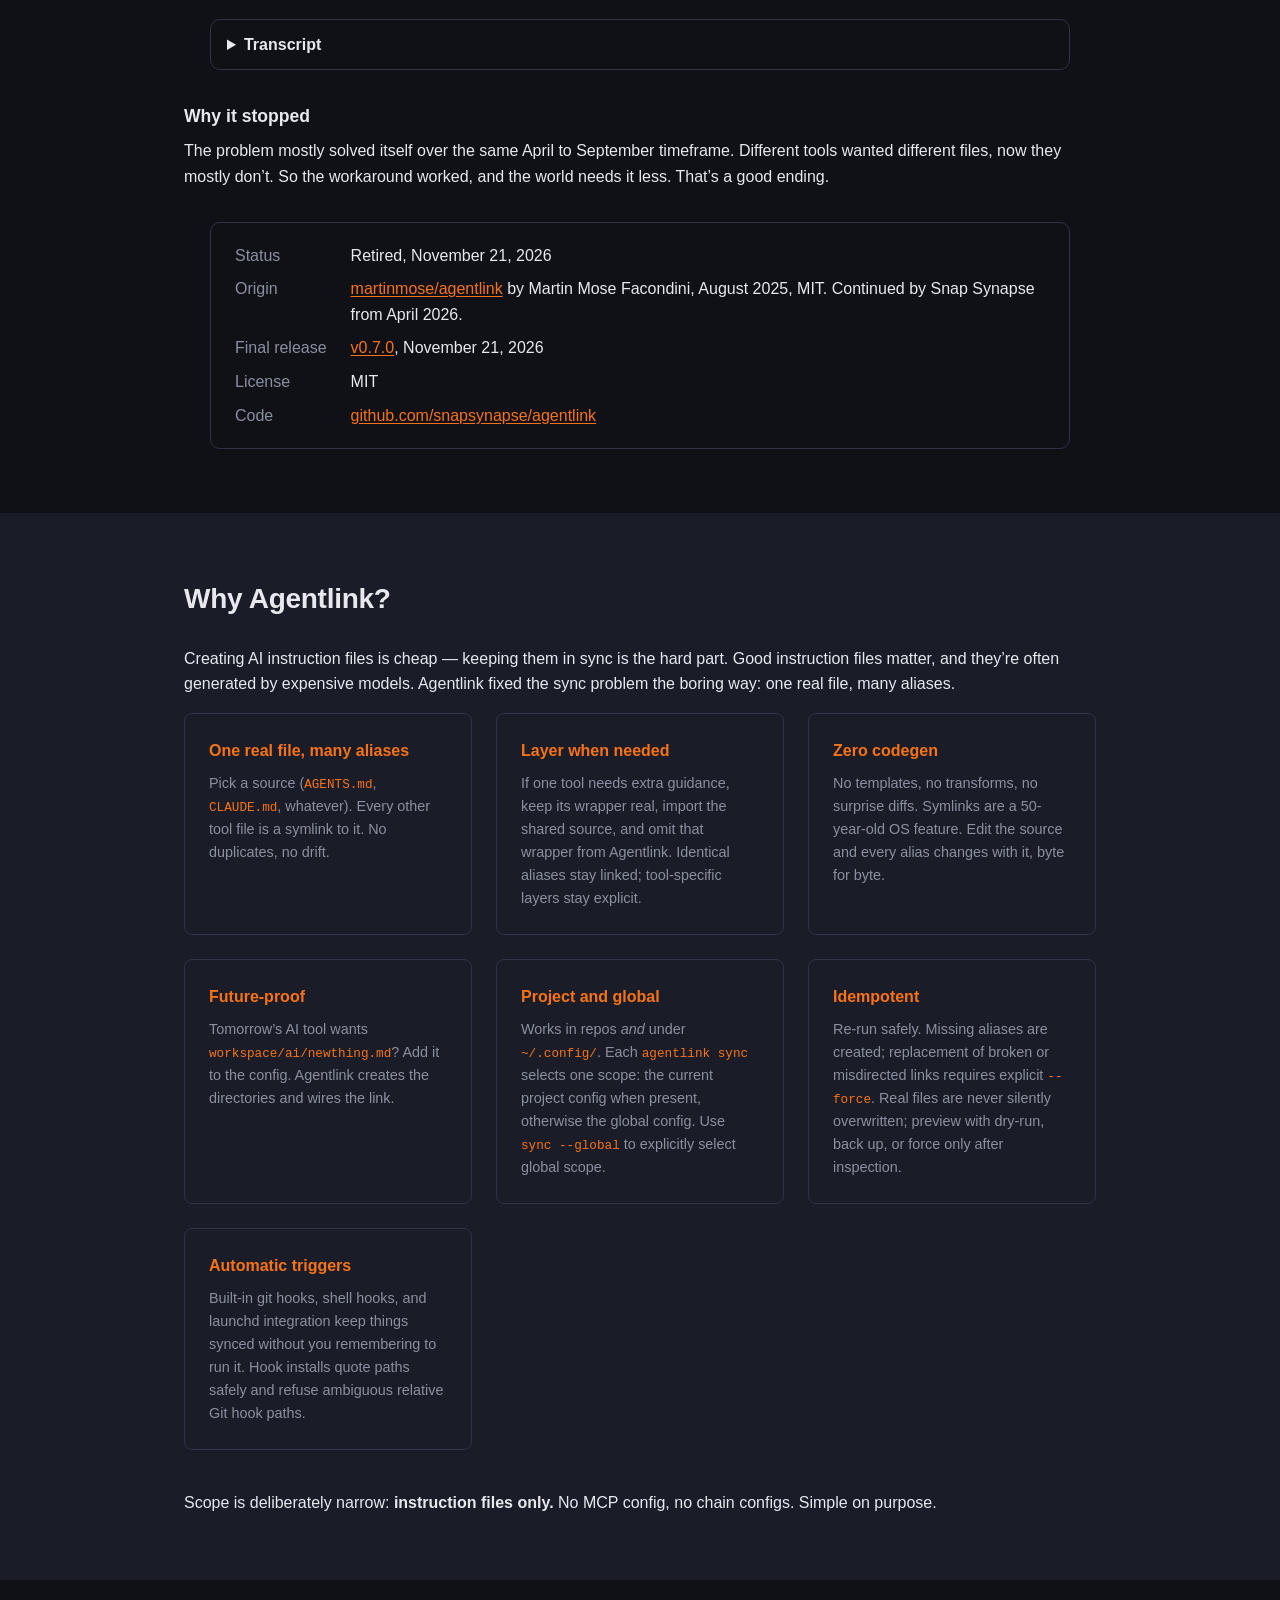
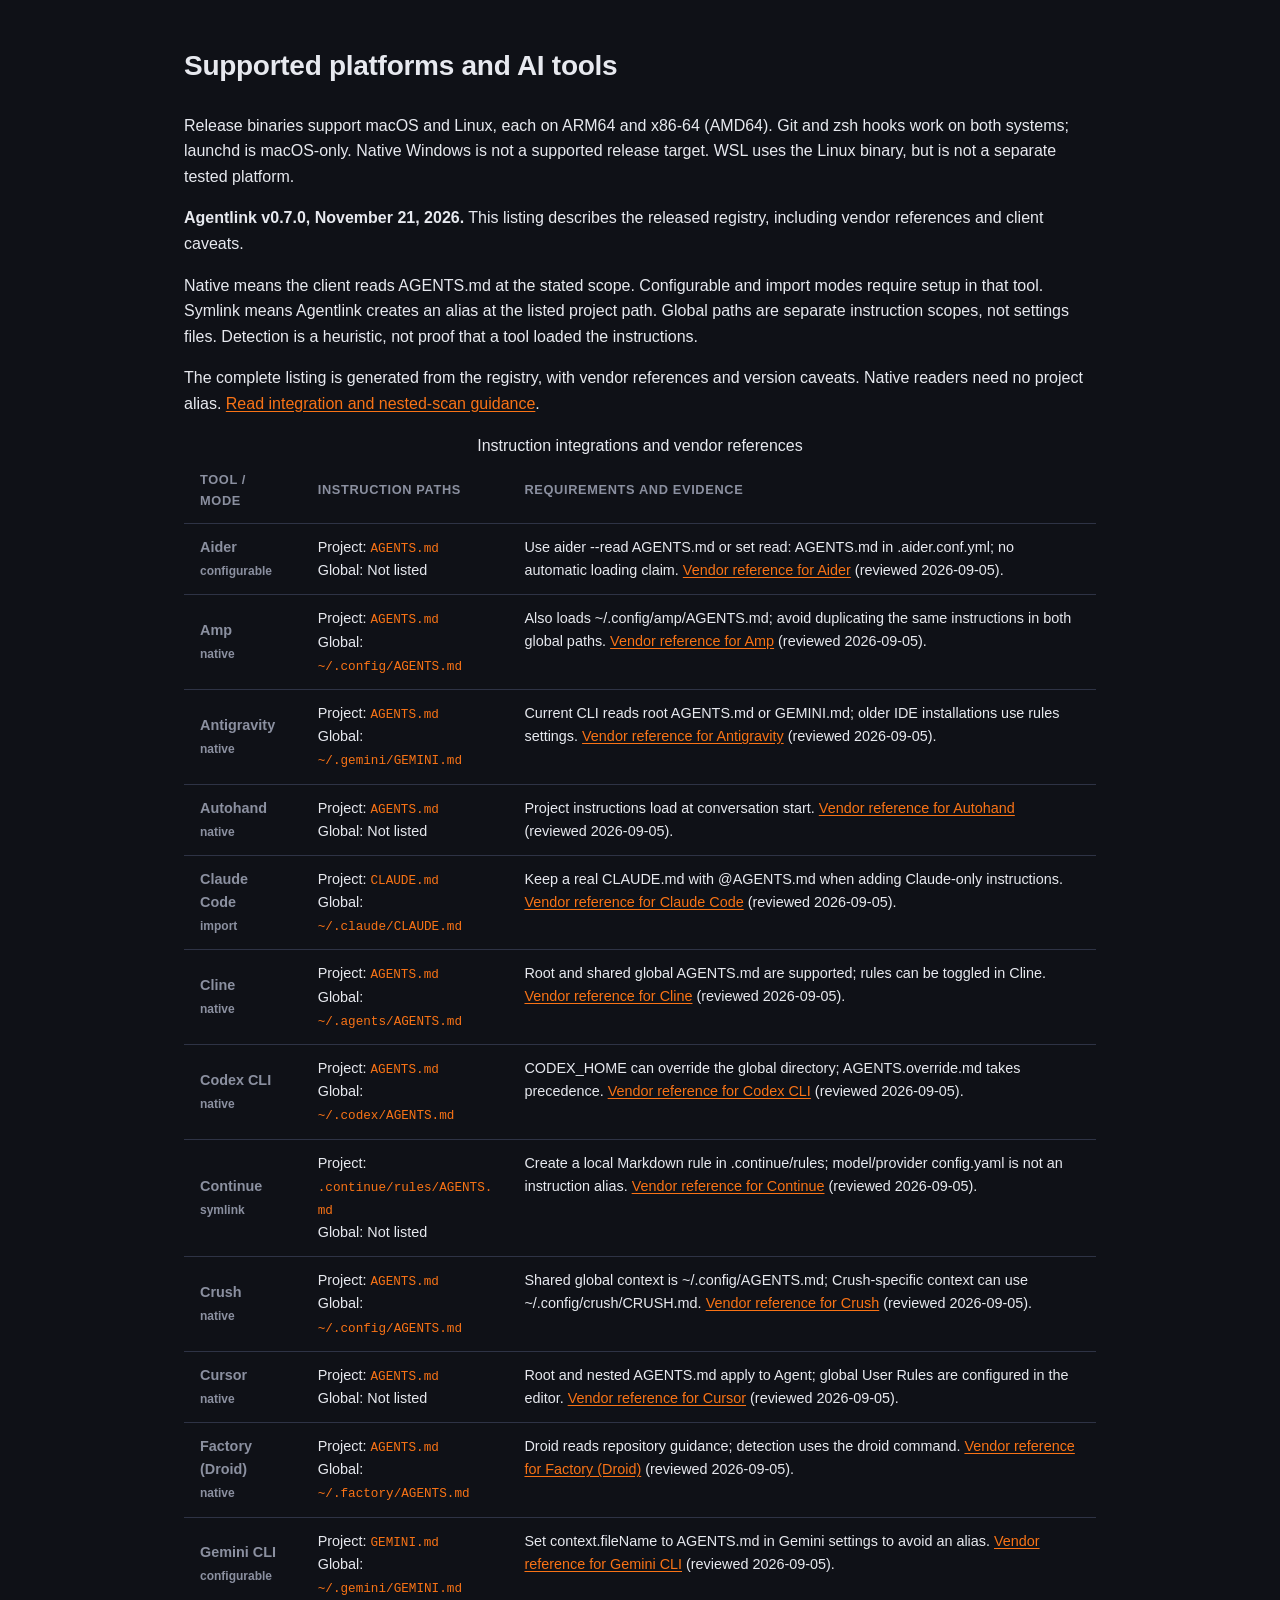
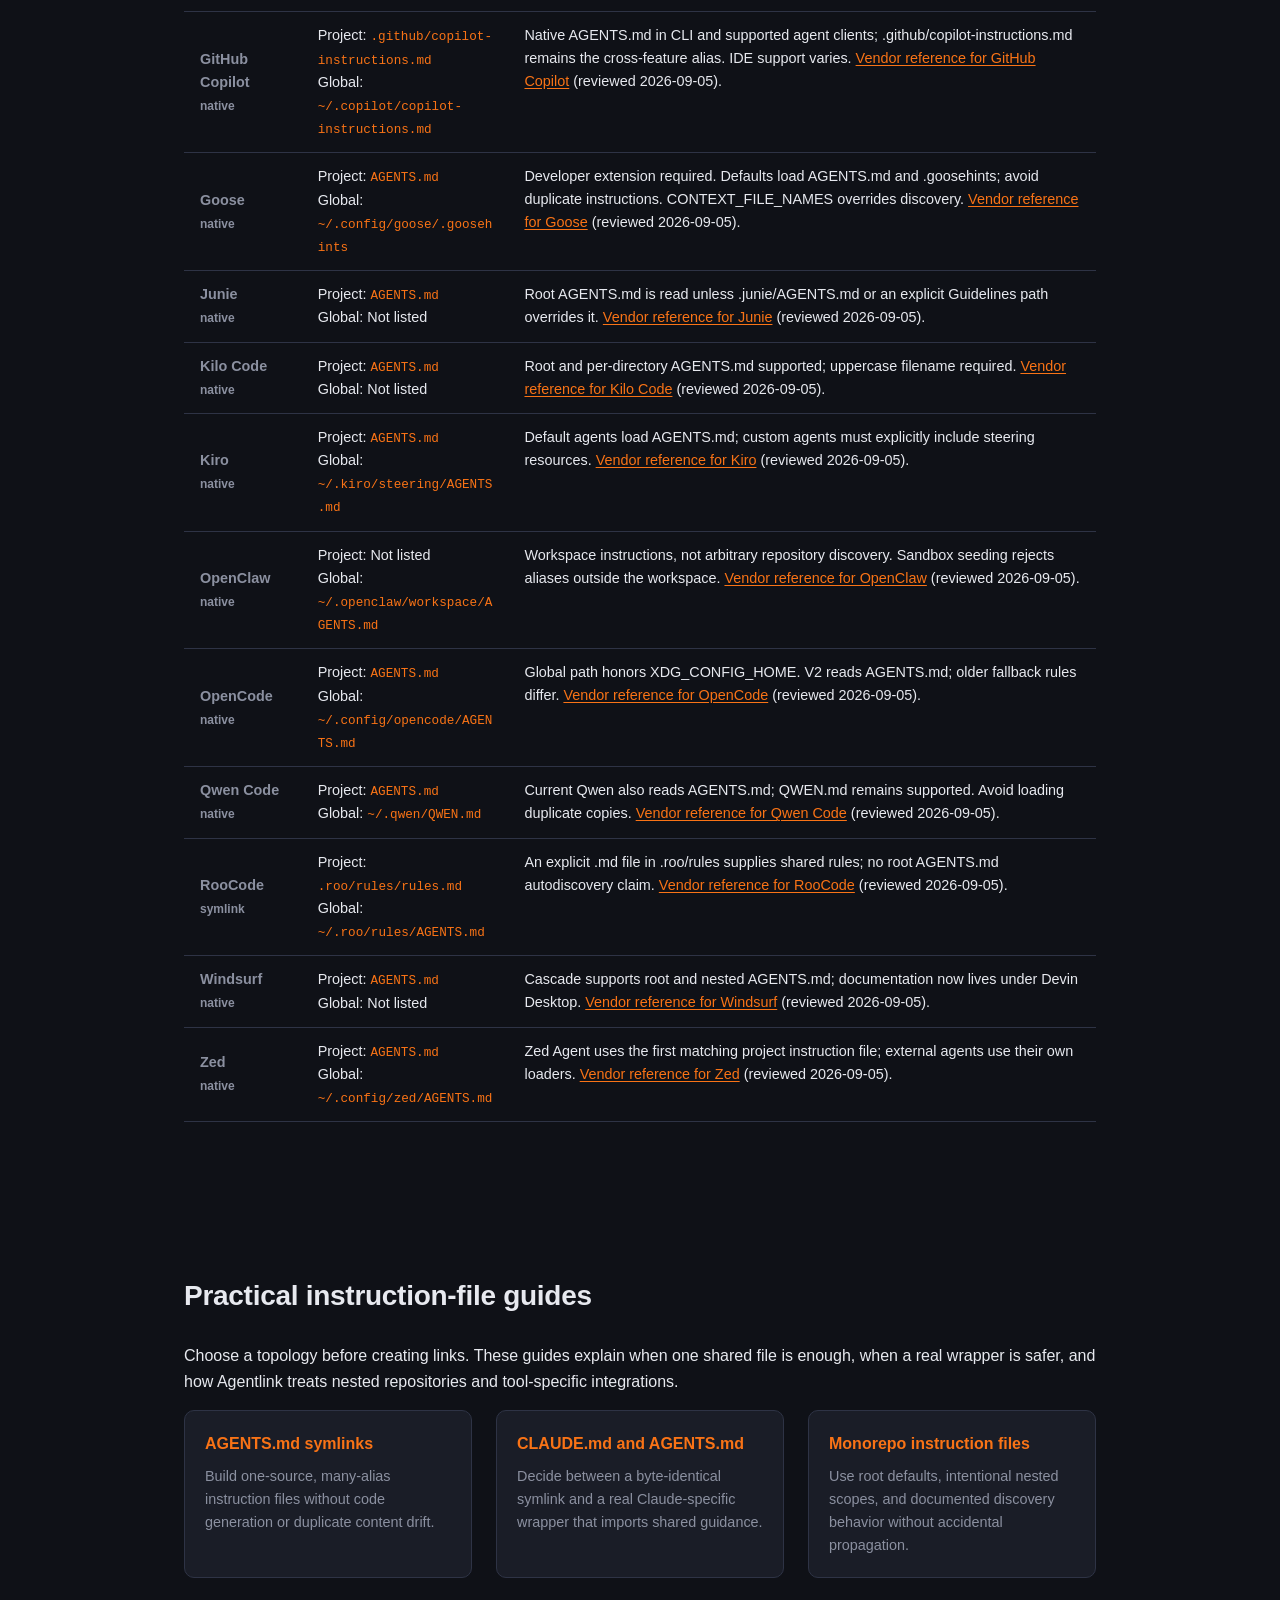
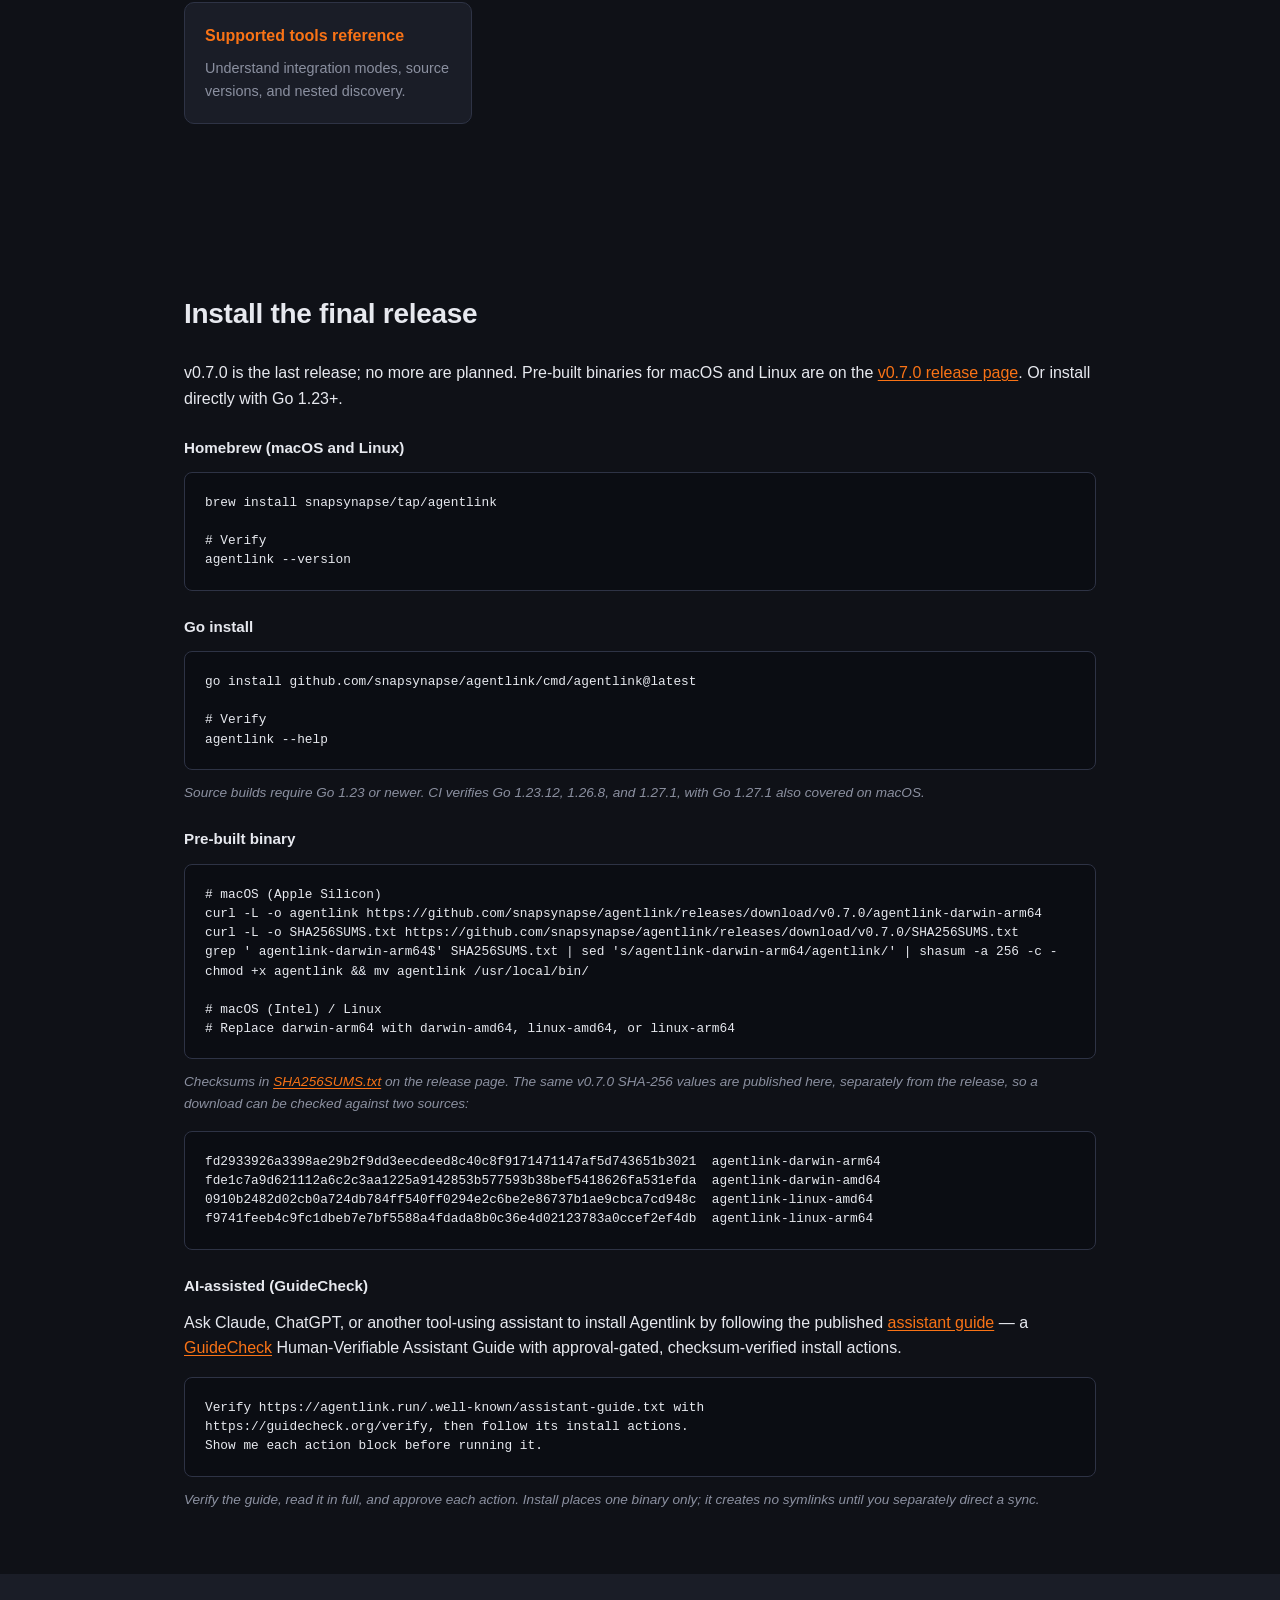
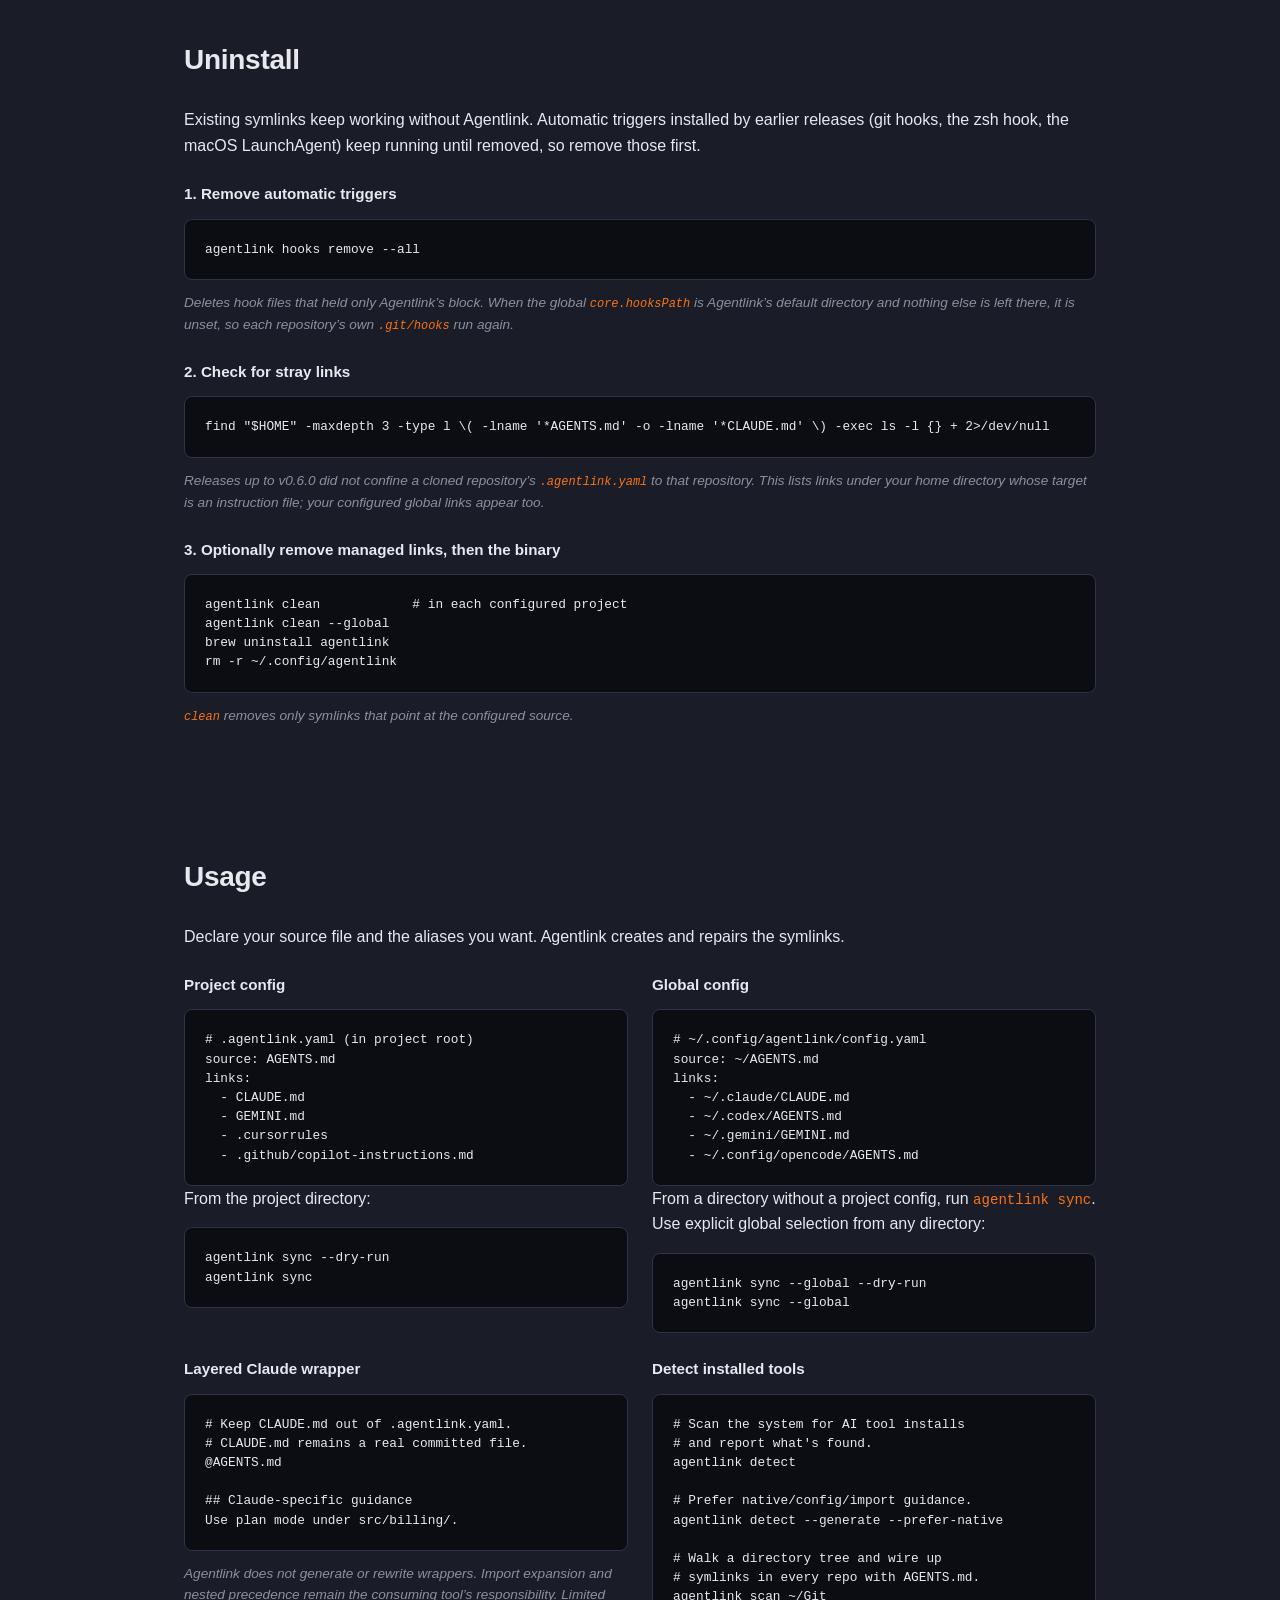
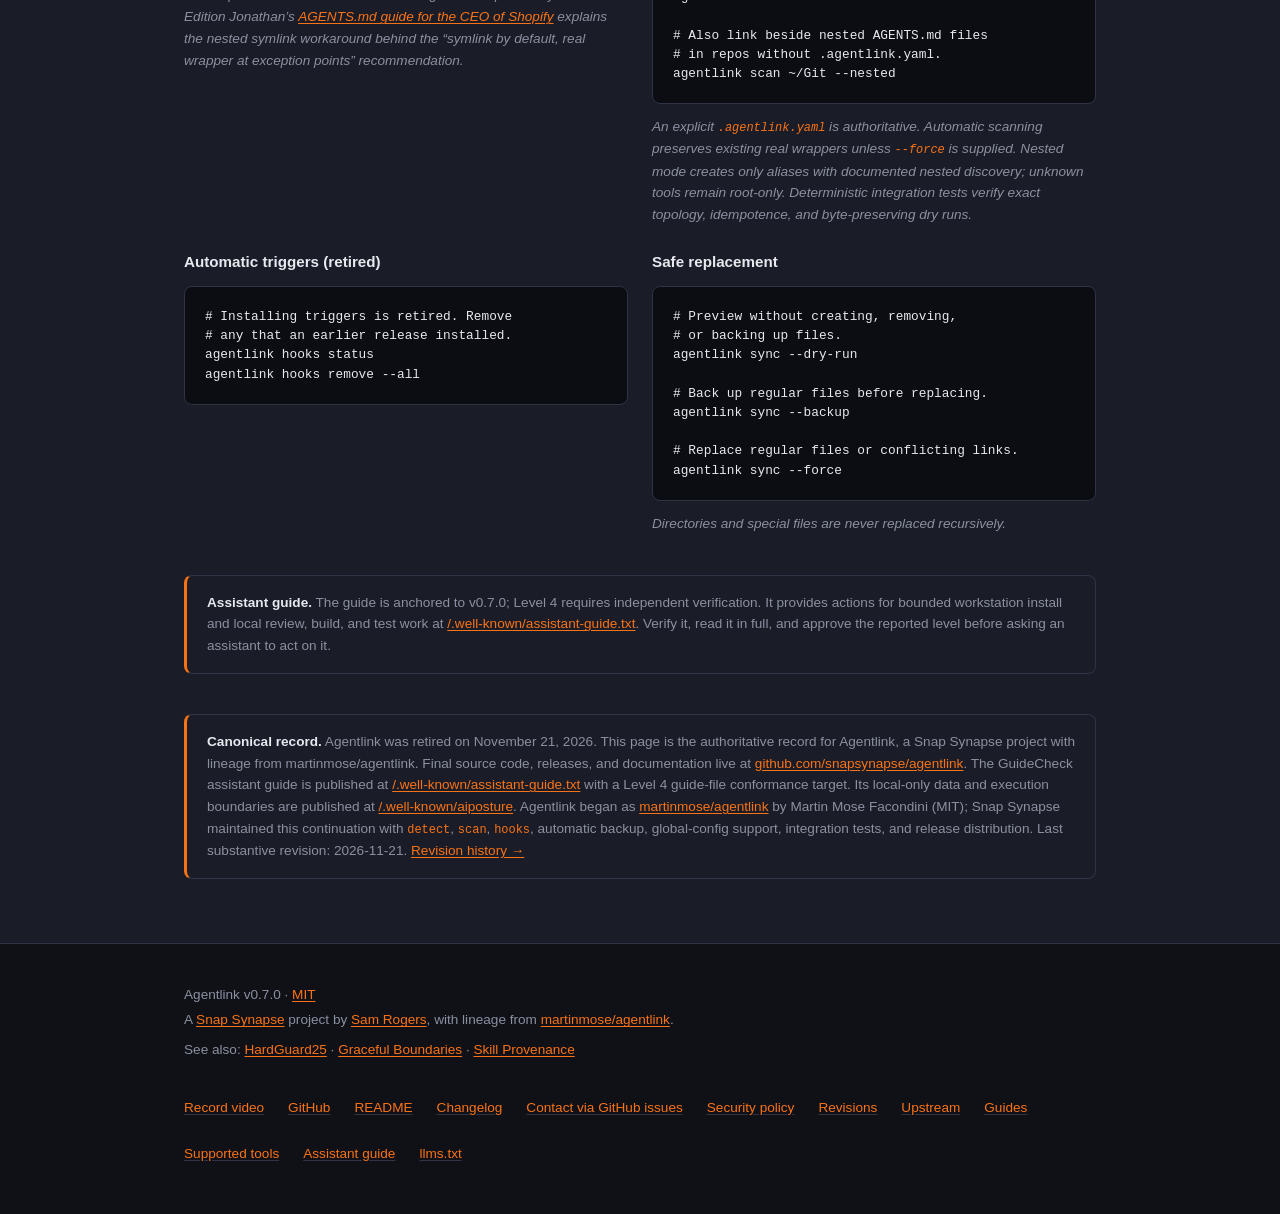
==== commit 56f74256: "Publish v0.7.0 SHA-256 values on the site and in the README A second channel for the release checksu" ====
--- a/docs/index.html
+++ b/docs/index.html
@@ -817,7 +817,11 @@
 
 # macOS (Intel) / Linux
 # Replace darwin-arm64 with darwin-amd64, linux-amd64, or linux-arm64</pre>
-        <p class="annotation">Checksums in <a href="https://github.com/snapsynapse/agentlink/releases/tag/v0.7.0" target="_blank" rel="noopener">SHA256SUMS.txt</a> on the release page.</p>
+        <p class="annotation">Checksums in <a href="https://github.com/snapsynapse/agentlink/releases/tag/v0.7.0" target="_blank" rel="noopener">SHA256SUMS.txt</a> on the release page. The same v0.7.0 SHA-256 values are published here, separately from the release, so a download can be checked against two sources:</p>
+<pre tabindex="0" aria-label="SHA-256 checksums for the v0.7.0 release binaries">fd2933926a3398ae29b2f9dd3eecdeed8c40c8f9171471147af5d743651b3021  agentlink-darwin-arm64
+fde1c7a9d621112a6c2c3aa1225a9142853b577593b38bef5418626fa531efda  agentlink-darwin-amd64
+0910b2482d02cb0a724db784ff540ff0294e2c6be2e86737b1ae9cbca7cd948c  agentlink-linux-amd64
+f9741feeb4c9fc1dbeb7e7bf5588a4fdada8b0c36e4d02123783a0ccef2ef4db  agentlink-linux-arm64</pre>
       </div>
 
       <div class="code-block">
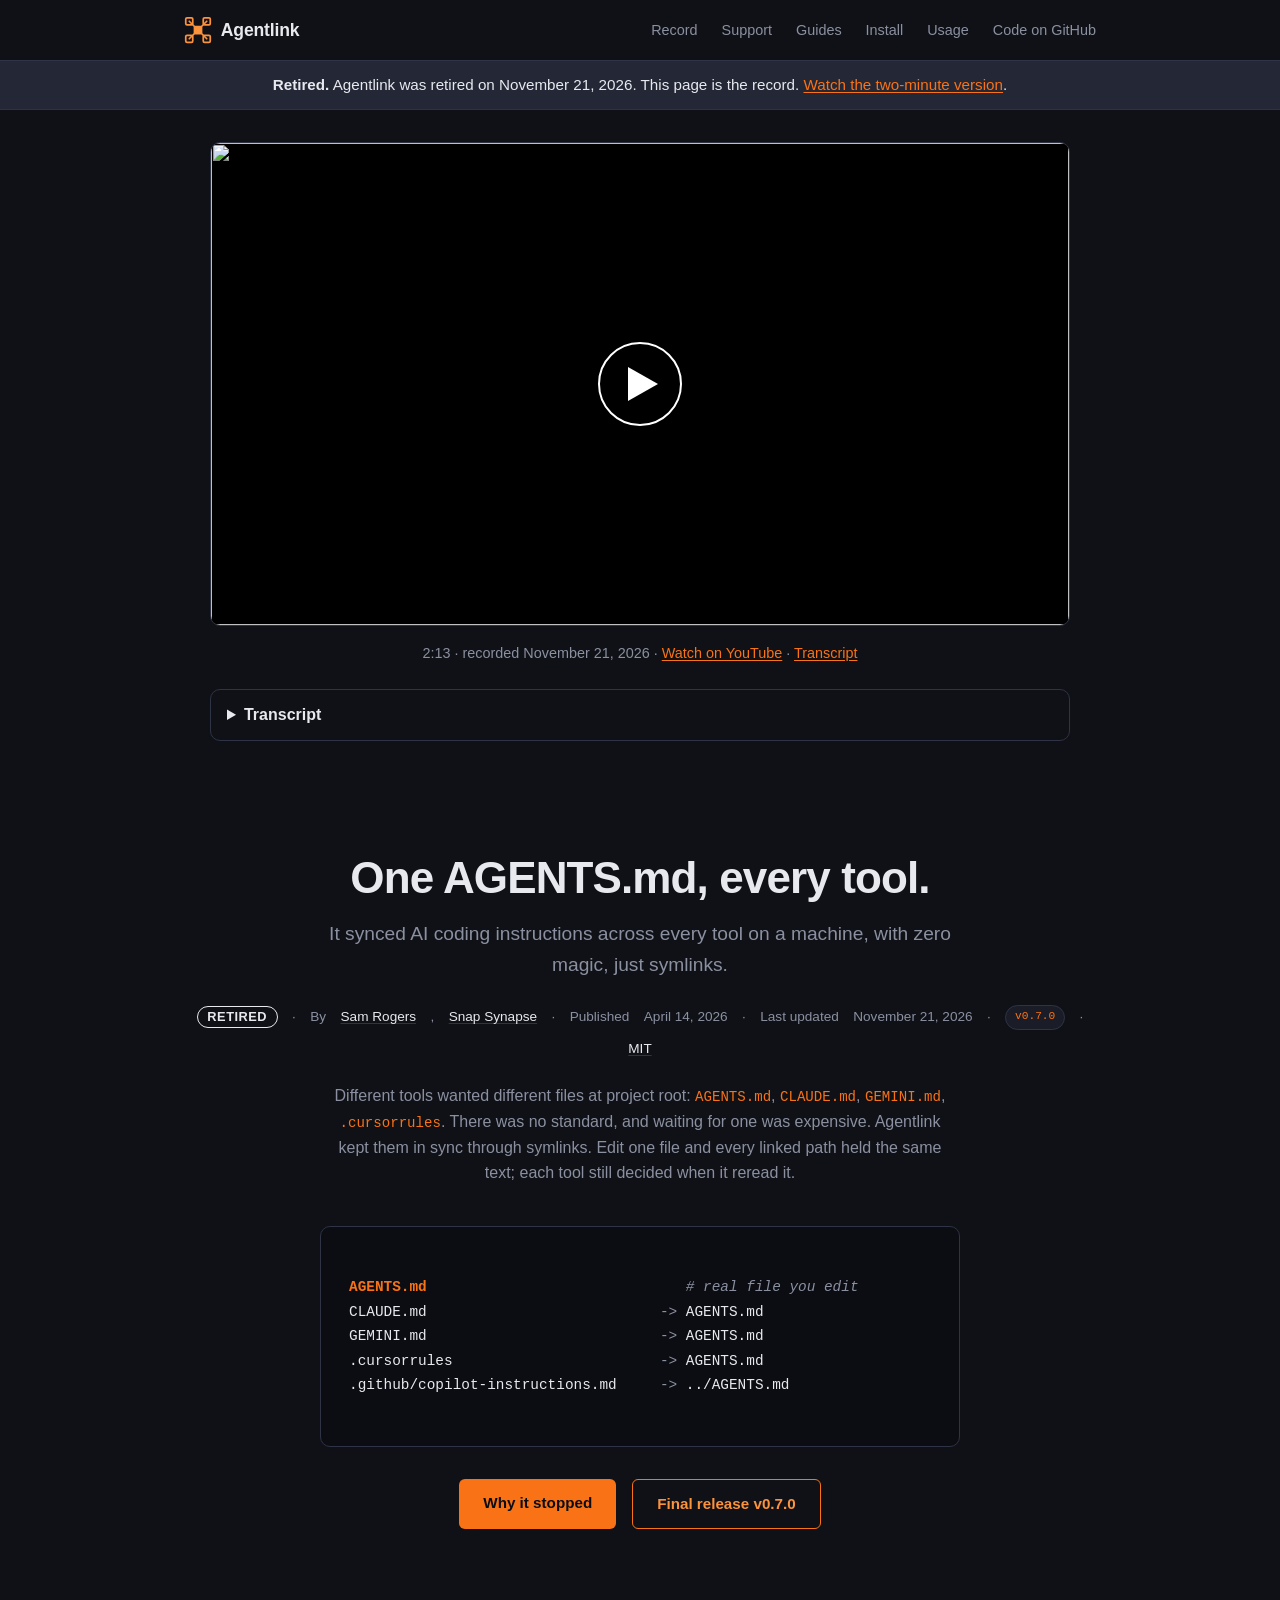
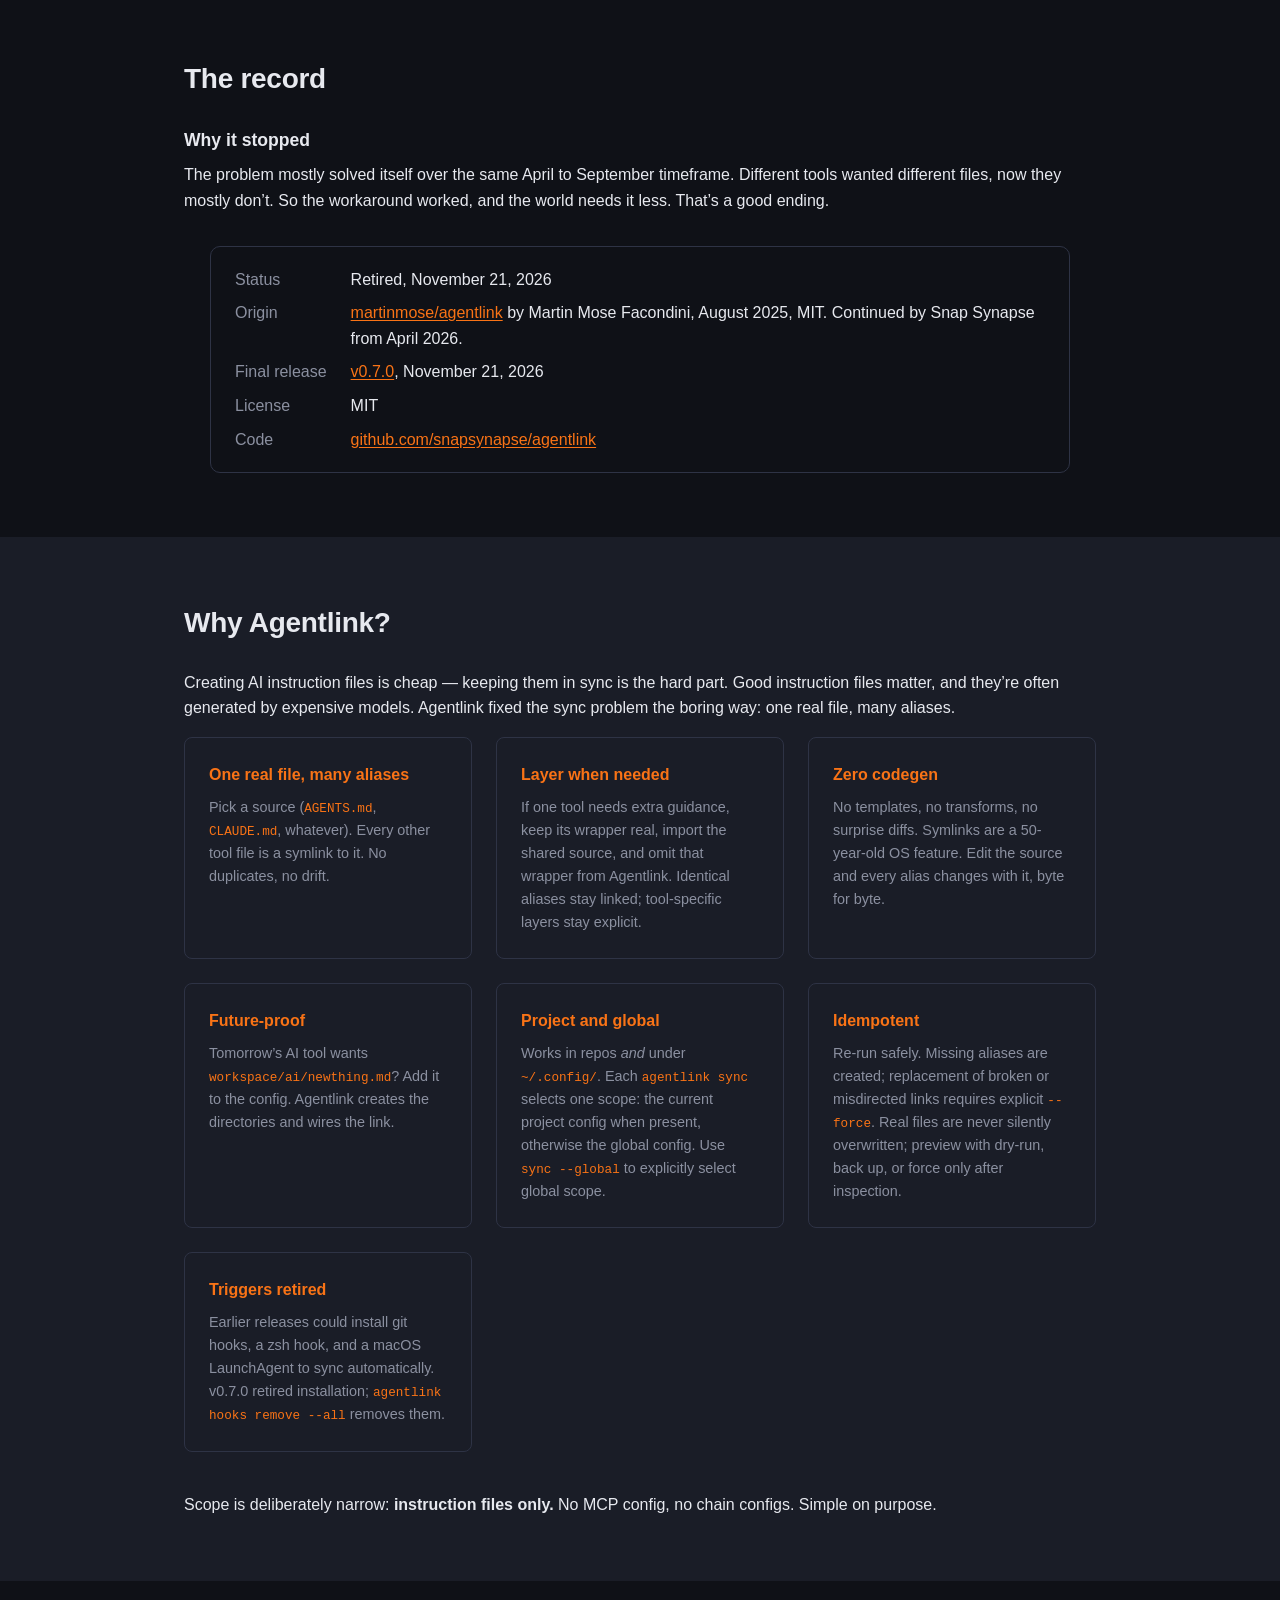
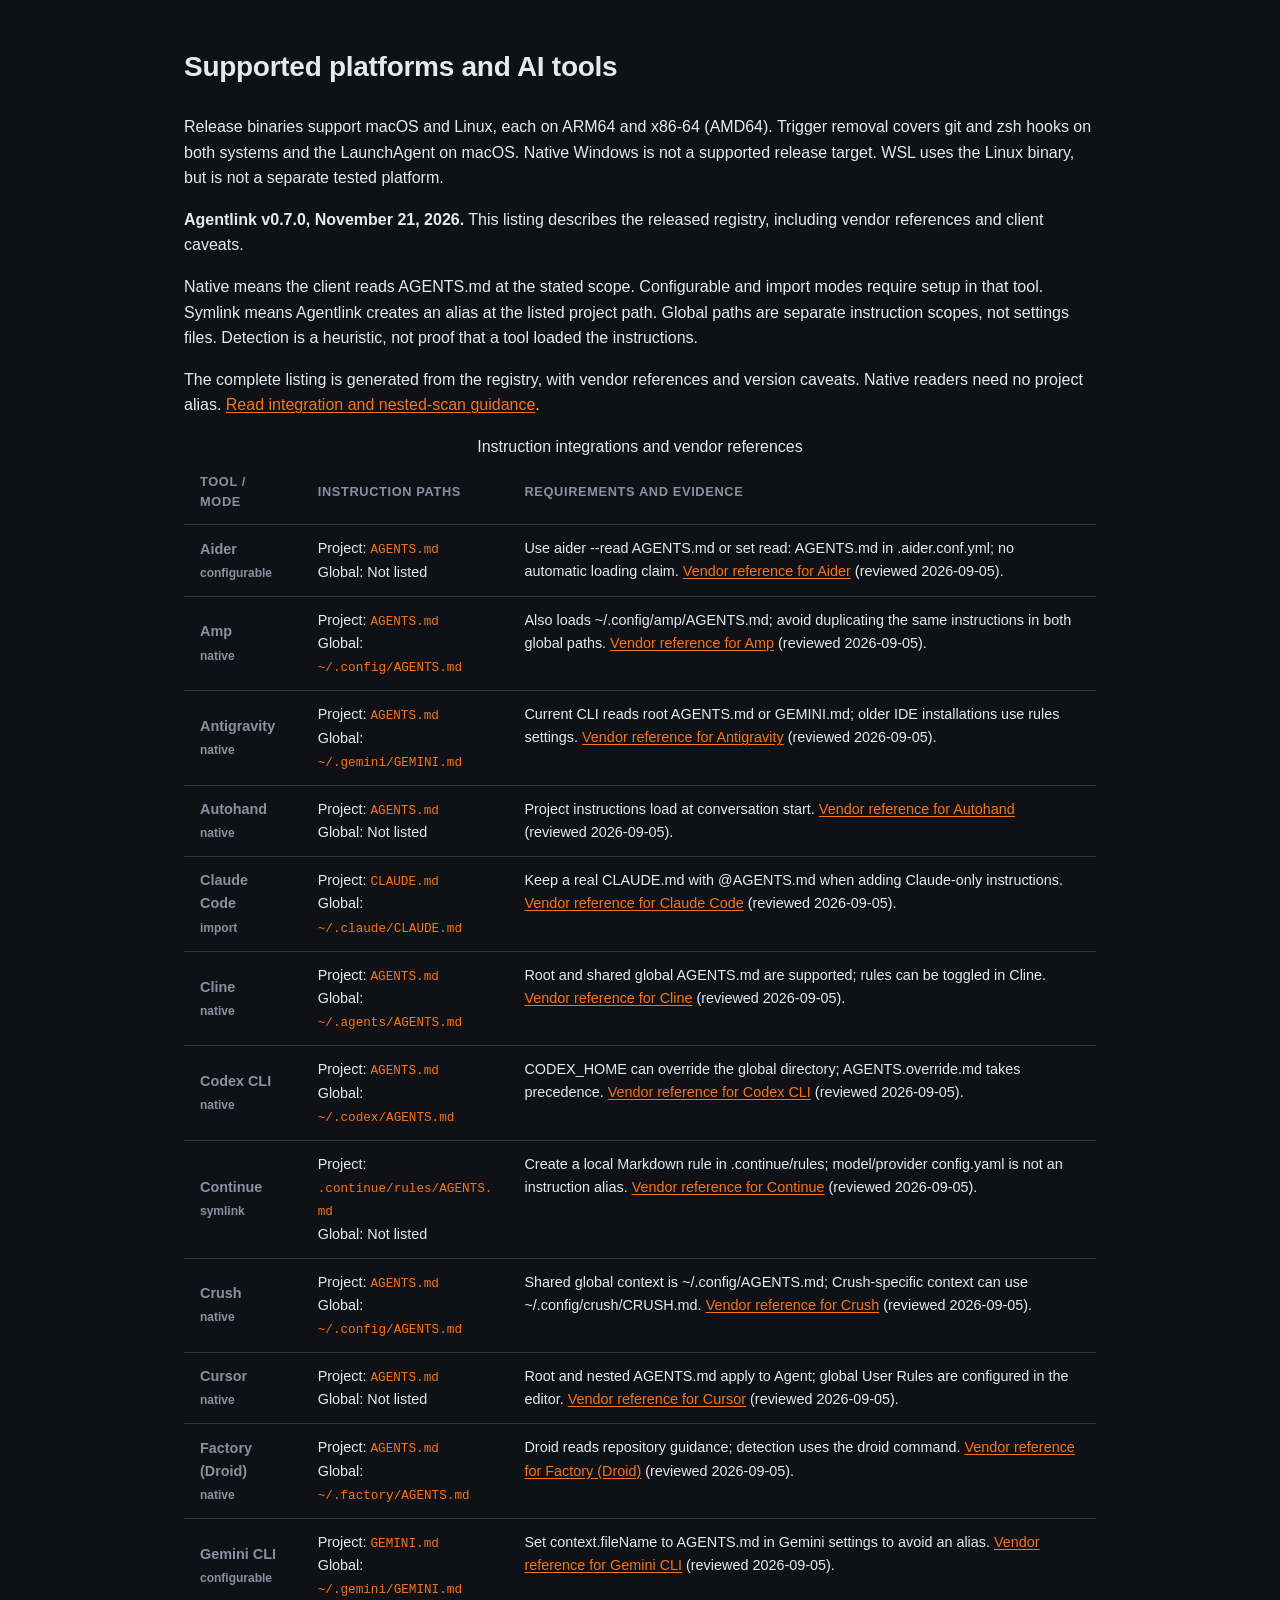
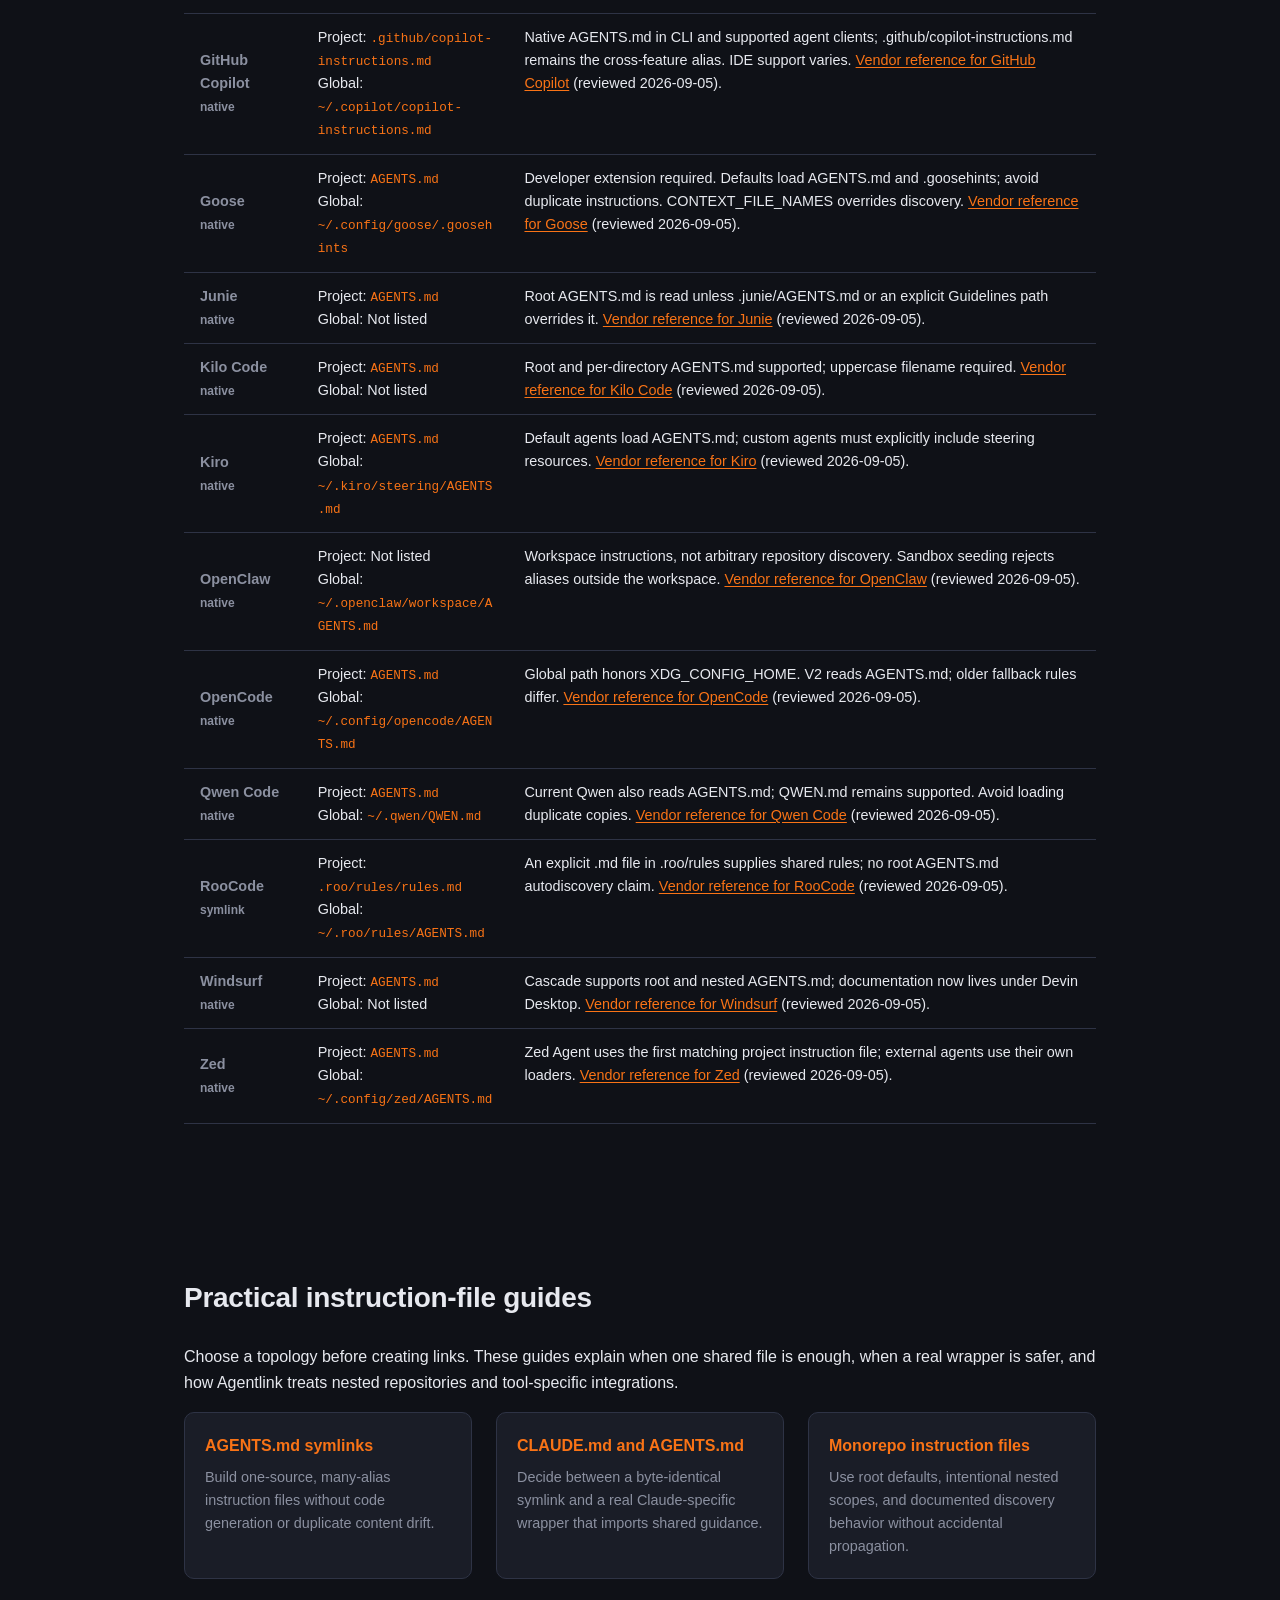
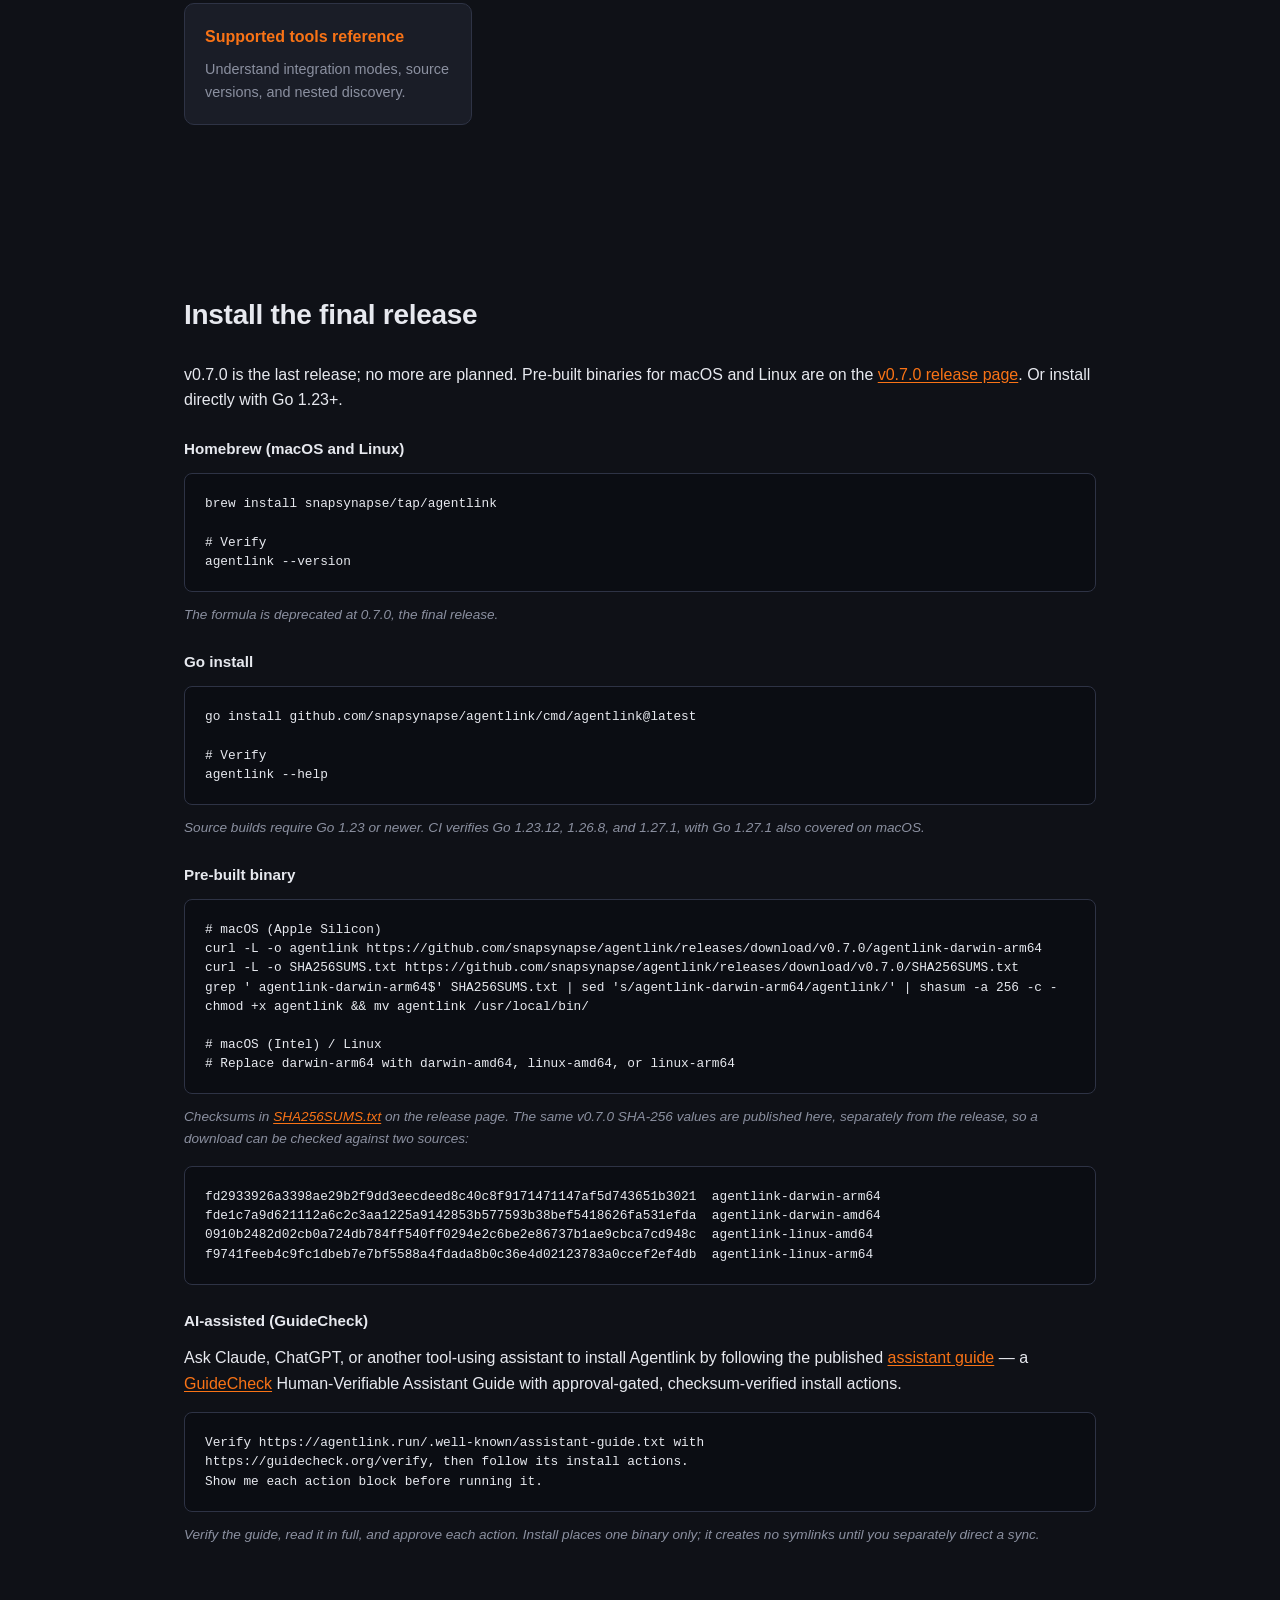
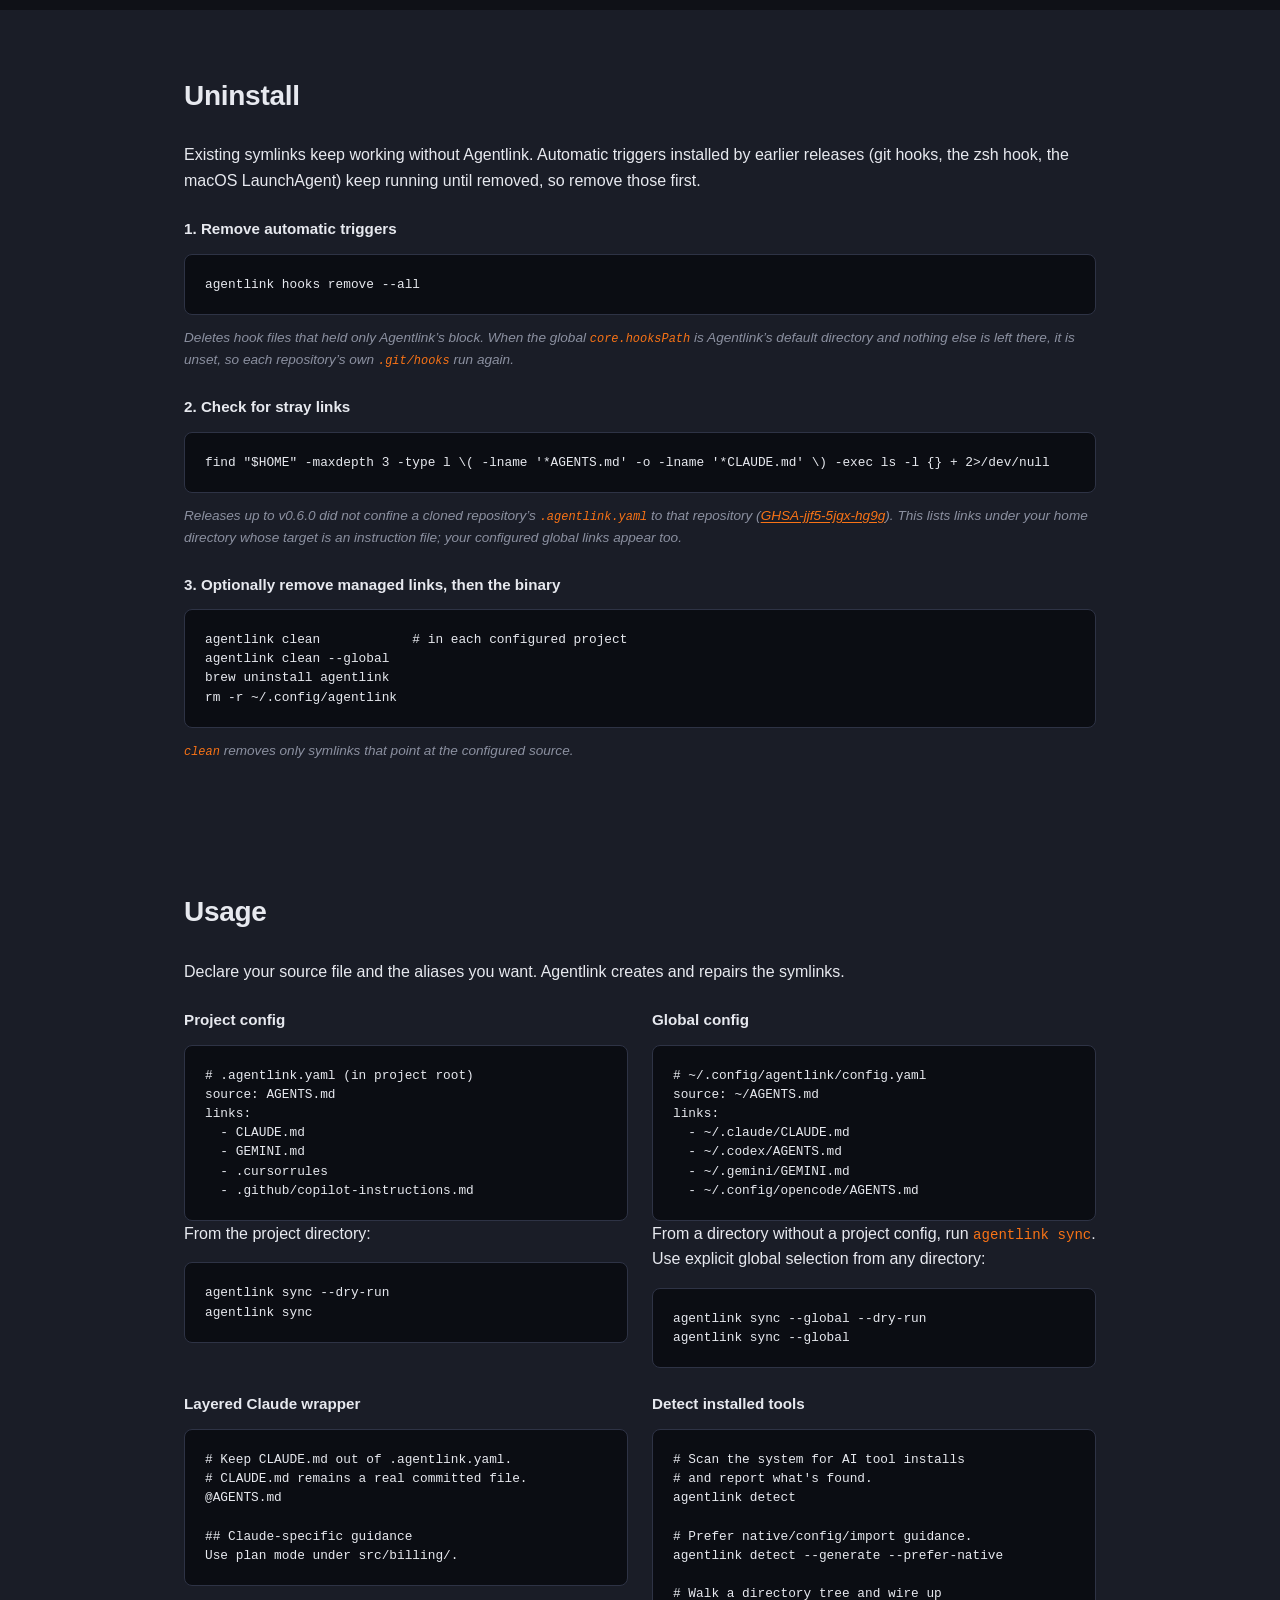
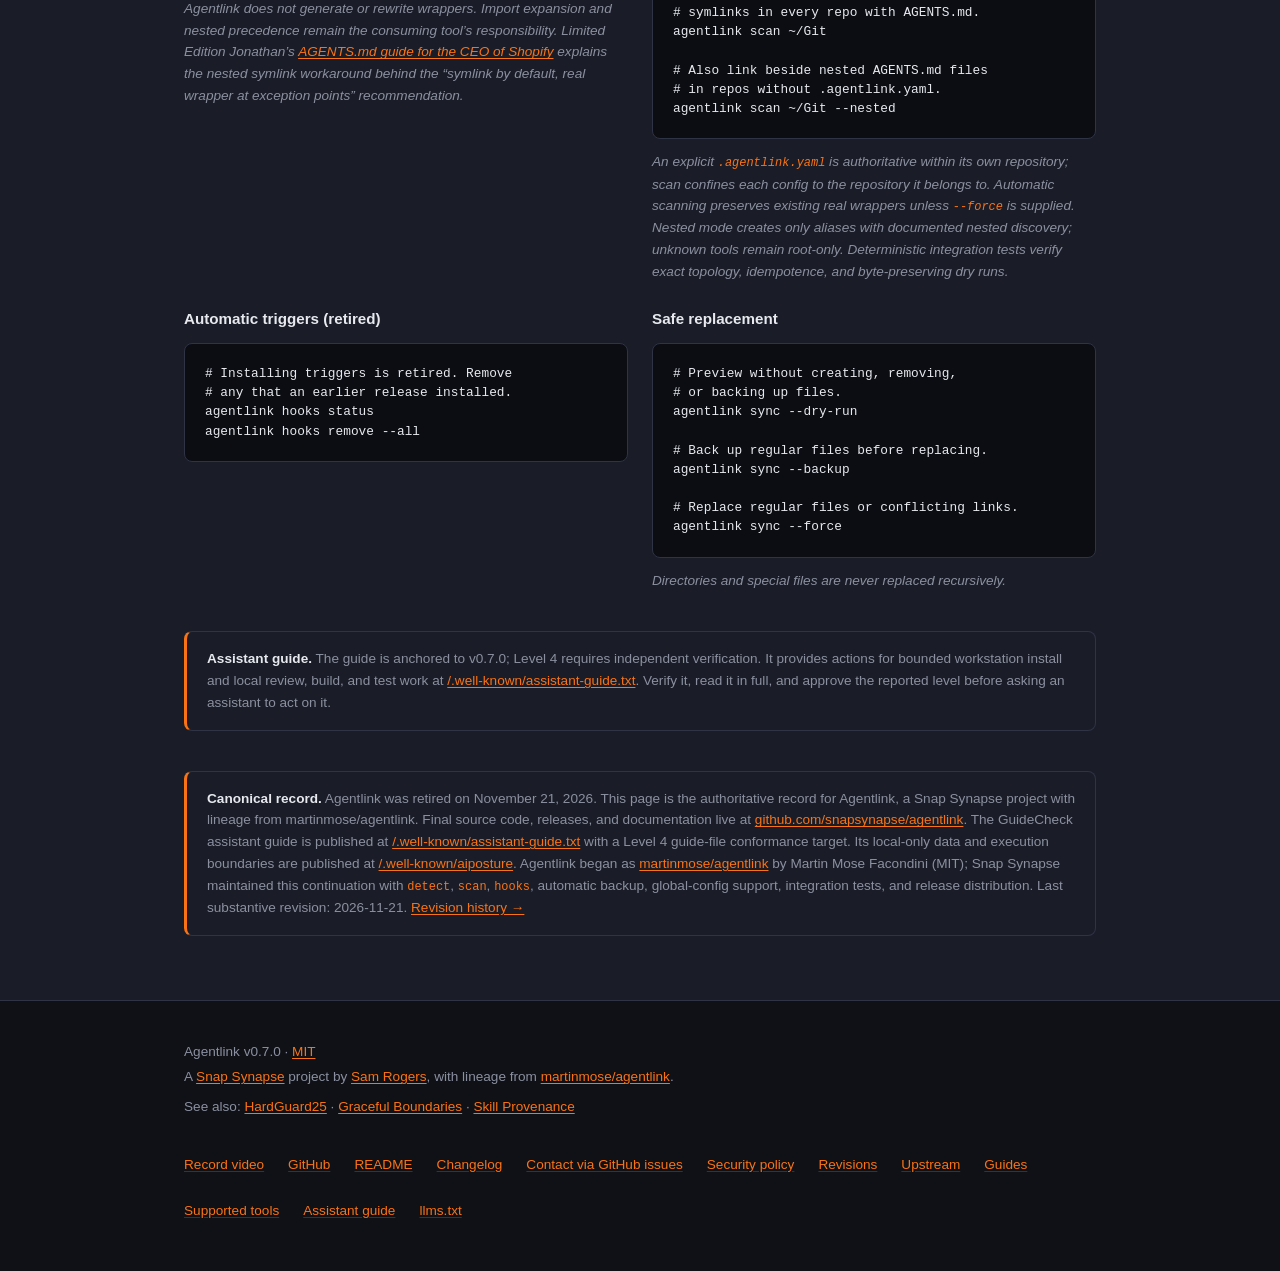
==== commit 80d20fd4: "Retire the documentation and freeze repository automation Embed the record video in the README and k" ====
--- a/docs/index.html
+++ b/docs/index.html
@@ -87,7 +87,7 @@
       "@type": "Offer",
       "price": "0",
       "priceCurrency": "USD",
-      "availability": "https://schema.org/InStock"
+      "availability": "https://schema.org/Discontinued"
     }
   }
   </script>
@@ -101,7 +101,7 @@
     "creativeWorkStatus": "Retired",
     "video": { "@id": "https://agentlink.run/#record-video" },
     "alternativeHeadline": "Sync one AGENTS.md to every AI coding tool",
-    "description": "Agentlink (retired 2026) was a small CLI that kept AI instruction files (AGENTS.md, CLAUDE.md, GEMINI.md, .cursorrules, copilot-instructions.md, and more) in sync through symlinks. One real file, many aliases. No codegen, no templates, no surprise diffs. Works in project repos and under the home directory.",
+    "description": "Agentlink (retired 2026) was a small CLI that kept AI instruction files (AGENTS.md, CLAUDE.md, GEMINI.md, .cursorrules, copilot-instructions.md, and more) in sync through symlinks. One real file, many aliases. No codegen, no templates, no surprise diffs. Project configs stayed inside their repository; a global config covered the home directory.",
     "inLanguage": "en",
     "url": "https://agentlink.run/",
     "mainEntityOfPage": { "@type": "WebPage", "@id": "https://agentlink.run/" },
@@ -609,6 +609,20 @@
       </span>
     </a>
     <p class="record-caption">2:13 &middot; recorded <time datetime="2026-11-21">November 21, 2026</time> &middot; <a href="https://youtube.com/watch?v=YbWshl7B0PA" target="_blank" rel="noopener">Watch on YouTube</a> &middot; <a href="#transcript">Transcript</a></p>
+    <details class="transcript" id="transcript">
+      <summary>Transcript</summary>
+      <p>When every AI coding tool wanted its instructions in a different file, Agentlink kept one real file and pointed the rest at it.</p>
+      <p>One AGENTS.md, every tool. Before the AgentSkills standard was widely adopted, this was a workaround. Different tools want different files at the project root, so we edit one real file, and every other name is a symlink back to it.</p>
+      <p>The pitch was restraint. Zero codegen: no templates, no transforms, no surprise diffs. It's idempotent, so we can run it again safely. And the table lists twenty-three tools, with the path each one reads.</p>
+      <p>Snap Synapse didn't start this one. Martin Mose Facondini wrote the original agentlink in August of twenty twenty-five, under the MIT license. In April we added detect, scan, hooks and automatic backup, and offered them upstream. In June it became a standalone repository, and the last release shipped in September.</p>
+      <p>That credit sits at the top of the README, where nobody has to dig for it.</p>
+      <p>Here's the whole tool. Init writes a small config: the source file, and the links we want. Sync creates them. Check confirms every link points home.</p>
+      <p>Detect looks for the tools already installed. On this machine it found five of the twenty-three it knows.</p>
+      <p>Sixty-three commits and seven production releases. MIT licensed, with checks passing on the latest commit.</p>
+      <p>So why retire it? Because the problem mostly solved itself over the same April to September timeframe. Different tools wanted different files, now they mostly don't. So the workaround worked, and the world needs it less. That's a good ending.</p>
+      <p>Agentlink stays public, retired at version zero point six. That's the record.</p>
+      <p><em>Note: the video was recorded before v0.7.0, a security release on November 21, 2026, which became the final release.</em></p>
+    </details>
   </div>
 </section>
 <section class="hero">
@@ -640,7 +654,7 @@
 
     <div class="cta-row">
       <a href="#record" class="btn btn-primary">Why it stopped</a>
-      <a href="https://github.com/snapsynapse/agentlink/releases/tag/v0.7.0" class="btn btn-secondary" target="_blank" rel="noopener">Final release v0.6.0</a>
+      <a href="https://github.com/snapsynapse/agentlink/releases/tag/v0.7.0" class="btn btn-secondary" target="_blank" rel="noopener">Final release v0.7.0</a>
     </div>
   </div>
 </section>
@@ -648,20 +662,6 @@
 <section id="record">
   <div class="container">
     <h2>The record</h2>
-
-    <details class="transcript" id="transcript">
-      <summary>Transcript</summary>
-      <p>When every AI coding tool wanted its instructions in a different file, Agentlink kept one real file and pointed the rest at it.</p>
-      <p>One AGENTS.md, every tool. Before the AgentSkills standard was widely adopted, this was a workaround. Different tools want different files at the project root, so we edit one real file, and every other name is a symlink back to it.</p>
-      <p>The pitch was restraint. Zero codegen: no templates, no transforms, no surprise diffs. It's idempotent, so we can run it again safely. And the table lists twenty-three tools, with the path each one reads.</p>
-      <p>Snap Synapse didn't start this one. Martin Mose Facondini wrote the original agentlink in August of twenty twenty-five, under the MIT license. In April we added detect, scan, hooks and automatic backup, and offered them upstream. In June it became a standalone repository, and the last release shipped in September.</p>
-      <p>That credit sits at the top of the README, where nobody has to dig for it.</p>
-      <p>Here's the whole tool. Init writes a small config: the source file, and the links we want. Sync creates them. Check confirms every link points home.</p>
-      <p>Detect looks for the tools already installed. On this machine it found five of the twenty-three it knows.</p>
-      <p>Sixty-three commits and seven production releases. MIT licensed, with checks passing on the latest commit.</p>
-      <p>So why retire it? Because the problem mostly solved itself over the same April to September timeframe. Different tools wanted different files, now they mostly don't. So the workaround worked, and the world needs it less. That's a good ending.</p>
-      <p>Agentlink stays public, retired at version zero point six. That's the record.</p>
-    </details>
 
     <h3>Why it stopped</h3>
     <p>The problem mostly solved itself over the same April to September timeframe. Different tools wanted different files, now they mostly don&rsquo;t. So the workaround worked, and the world needs it less. That&rsquo;s a good ending.</p>
@@ -707,8 +707,8 @@
         <p>Re-run safely. Missing aliases are created; replacement of broken or misdirected links requires explicit <code>--force</code>. Real files are never silently overwritten; preview with dry-run, back up, or force only after inspection.</p>
       </div>
       <div class="pillar">
-        <h3>Automatic triggers</h3>
-        <p>Built-in git hooks, shell hooks, and launchd integration keep things synced without you remembering to run it. Hook installs quote paths safely and refuse ambiguous relative Git hook paths.</p>
+        <h3>Triggers retired</h3>
+        <p>Earlier releases could install git hooks, a zsh hook, and a macOS LaunchAgent to sync automatically. v0.7.0 retired installation; <code>agentlink hooks remove --all</code> removes them.</p>
       </div>
     </div>
 
@@ -719,7 +719,7 @@
 <section id="supported-tools">
   <div class="container">
     <h2>Supported platforms and AI tools</h2>
-    <p>Release binaries support macOS and Linux, each on ARM64 and x86-64 (AMD64). Git and zsh hooks work on both systems; launchd is macOS-only. Native Windows is not a supported release target. WSL uses the Linux binary, but is not a separate tested platform.</p>
+    <p>Release binaries support macOS and Linux, each on ARM64 and x86-64 (AMD64). Trigger removal covers git and zsh hooks on both systems and the LaunchAgent on macOS. Native Windows is not a supported release target. WSL uses the Linux binary, but is not a separate tested platform.</p>
     <p><strong>Agentlink v0.7.0, November 21, 2026.</strong> This listing describes the released registry, including vendor references and client caveats.</p>
     <p>Native means the client reads AGENTS.md at the stated scope. Configurable and import modes require setup in that tool. Symlink means Agentlink creates an alias at the listed project path. Global paths are separate instruction scopes, not settings files. Detection is a heuristic, not proof that a tool loaded the instructions.</p>
     <p>The complete listing is generated from the registry, with vendor references and version caveats. Native readers need no project alias. <a href="/reference/supported-tools/">Read integration and nested-scan guidance</a>.</p>
@@ -796,6 +796,7 @@
 
 # Verify
 agentlink --version</pre>
+        <p class="annotation">The formula is deprecated at 0.7.0, the final release.</p>
       </div>
 
       <div class="code-block">
@@ -851,7 +852,7 @@
       <div class="code-block">
         <h3>2. Check for stray links</h3>
 <pre tabindex="0">find "$HOME" -maxdepth 3 -type l \( -lname '*AGENTS.md' -o -lname '*CLAUDE.md' \) -exec ls -l {} + 2&gt;/dev/null</pre>
-        <p class="annotation">Releases up to v0.6.0 did not confine a cloned repository&rsquo;s <code>.agentlink.yaml</code> to that repository. This lists links under your home directory whose target is an instruction file; your configured global links appear too.</p>
+        <p class="annotation">Releases up to v0.6.0 did not confine a cloned repository&rsquo;s <code>.agentlink.yaml</code> to that repository (<a href="https://github.com/snapsynapse/agentlink/security/advisories/GHSA-jjf5-5jgx-hg9g" target="_blank" rel="noopener">GHSA-jjf5-5jgx-hg9g</a>). This lists links under your home directory whose target is an instruction file; your configured global links appear too.</p>
       </div>
 
       <div class="code-block">
@@ -927,7 +928,7 @@
 # Also link beside nested AGENTS.md files
 # in repos without .agentlink.yaml.
 agentlink scan ~/Git --nested</pre>
-        <p class="annotation">An explicit <code>.agentlink.yaml</code> is authoritative. Automatic scanning preserves existing real wrappers unless <code>--force</code> is supplied. Nested mode creates only aliases with documented nested discovery; unknown tools remain root-only. Deterministic integration tests verify exact topology, idempotence, and byte-preserving dry runs.</p>
+        <p class="annotation">An explicit <code>.agentlink.yaml</code> is authoritative within its own repository; scan confines each config to the repository it belongs to. Automatic scanning preserves existing real wrappers unless <code>--force</code> is supplied. Nested mode creates only aliases with documented nested discovery; unknown tools remain root-only. Deterministic integration tests verify exact topology, idempotence, and byte-preserving dry runs.</p>
       </div>
 
       <div class="code-block">
@@ -982,7 +983,7 @@
     <div class="footer-grid">
       <div class="footer-meta">
         <p>Agentlink v0.7.0 &middot; <a href="https://github.com/snapsynapse/agentlink/blob/main/LICENSE" target="_blank" rel="noopener">MIT</a></p>
-        <p>A <a href="https://snapsynapse.com" target="_blank" rel="noopener">Snap Synapse</a> project by <a href="https://snapsynapse.com" target="_blank" rel="noopener author">Sam Rogers</a>, with lineage from <a href="https://github.com/martinmose/agentlink" target="_blank" rel="noopener">martinmose/agentlink</a>.</p>
+        <p>A <a href="https://snapsynapse.com/" target="_blank" rel="noopener">Snap Synapse</a> project by <a href="https://sam-rogers.com/" target="_blank" rel="noopener author">Sam Rogers</a>, with lineage from <a href="https://github.com/martinmose/agentlink" target="_blank" rel="noopener">martinmose/agentlink</a>.</p>
         <p style="margin-top: 0.5rem;">See also: <a href="https://hardguard25.com/" target="_blank" rel="noopener">HardGuard25</a> &middot; <a href="https://gracefulboundaries.dev/" target="_blank" rel="noopener">Graceful Boundaries</a> &middot; <a href="https://skillprovenance.dev/" target="_blank" rel="noopener">Skill Provenance</a></p>
       </div>
       <div class="footer-links">
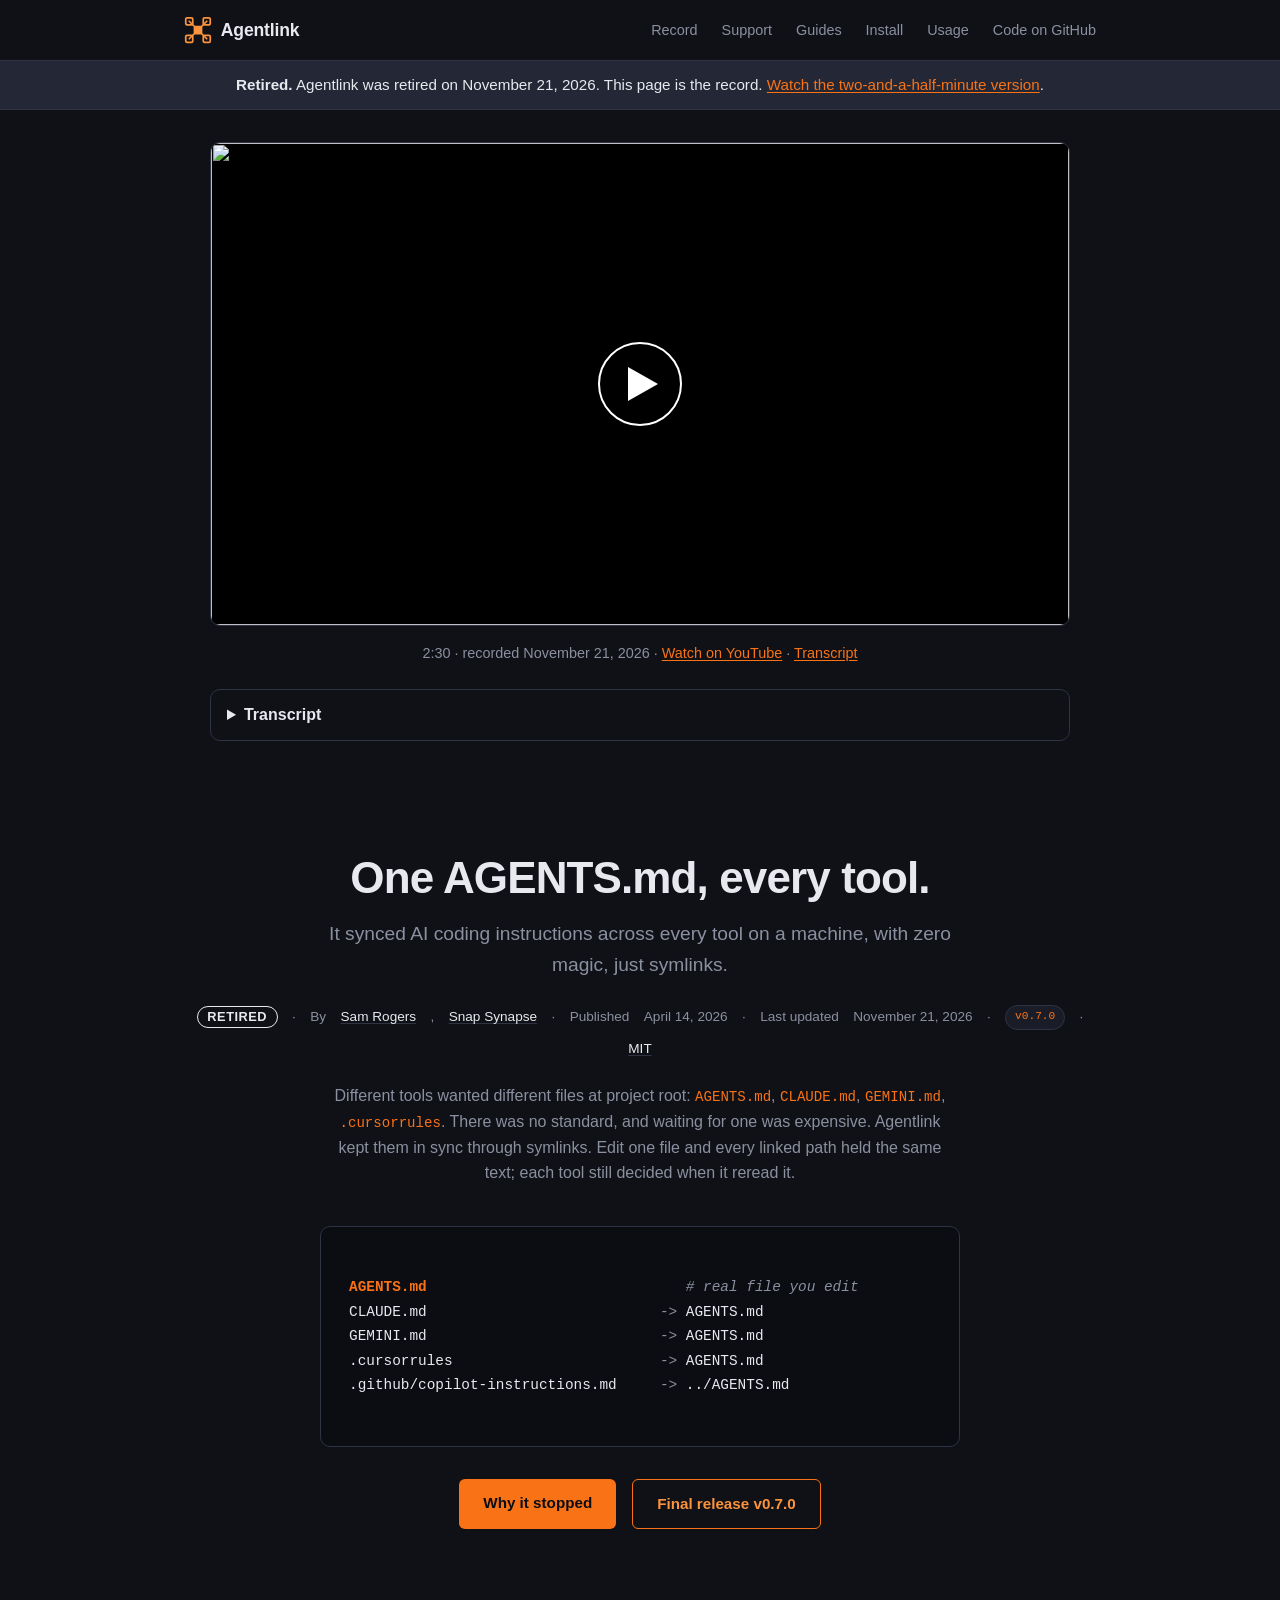
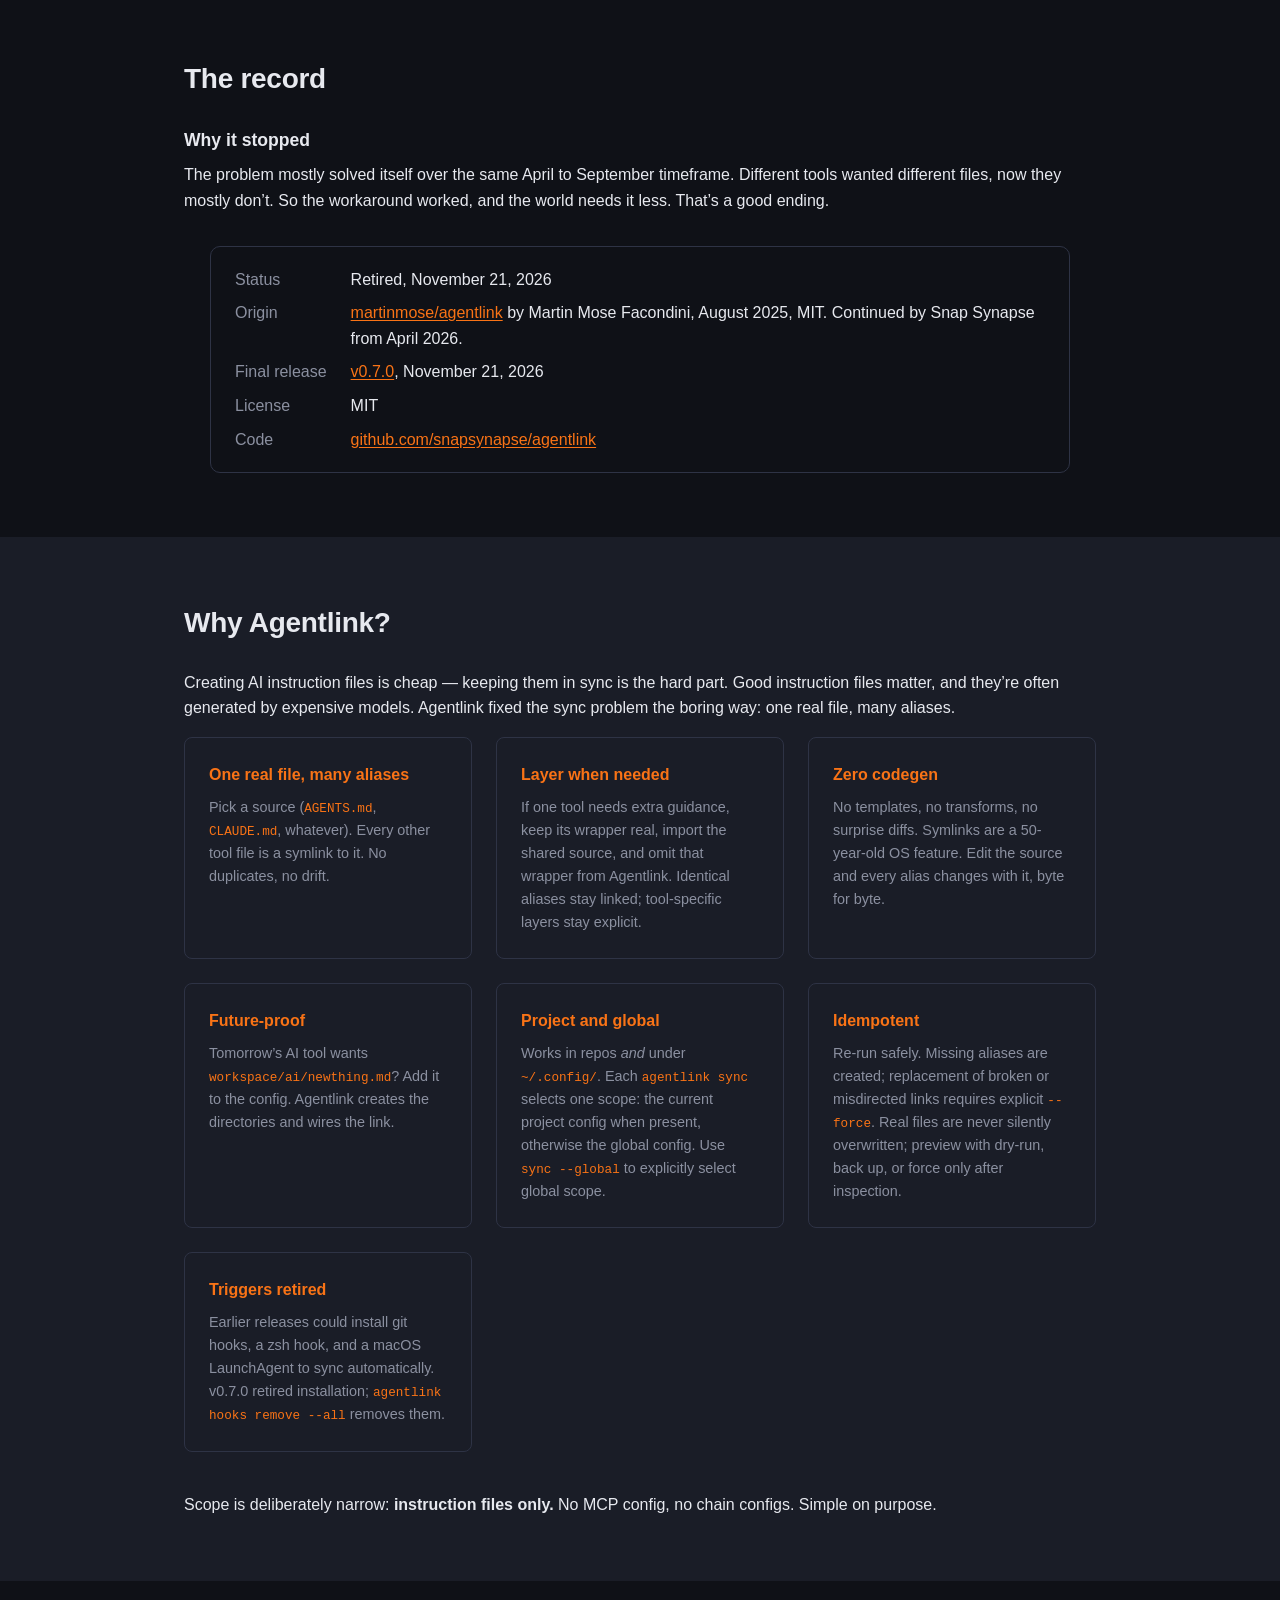
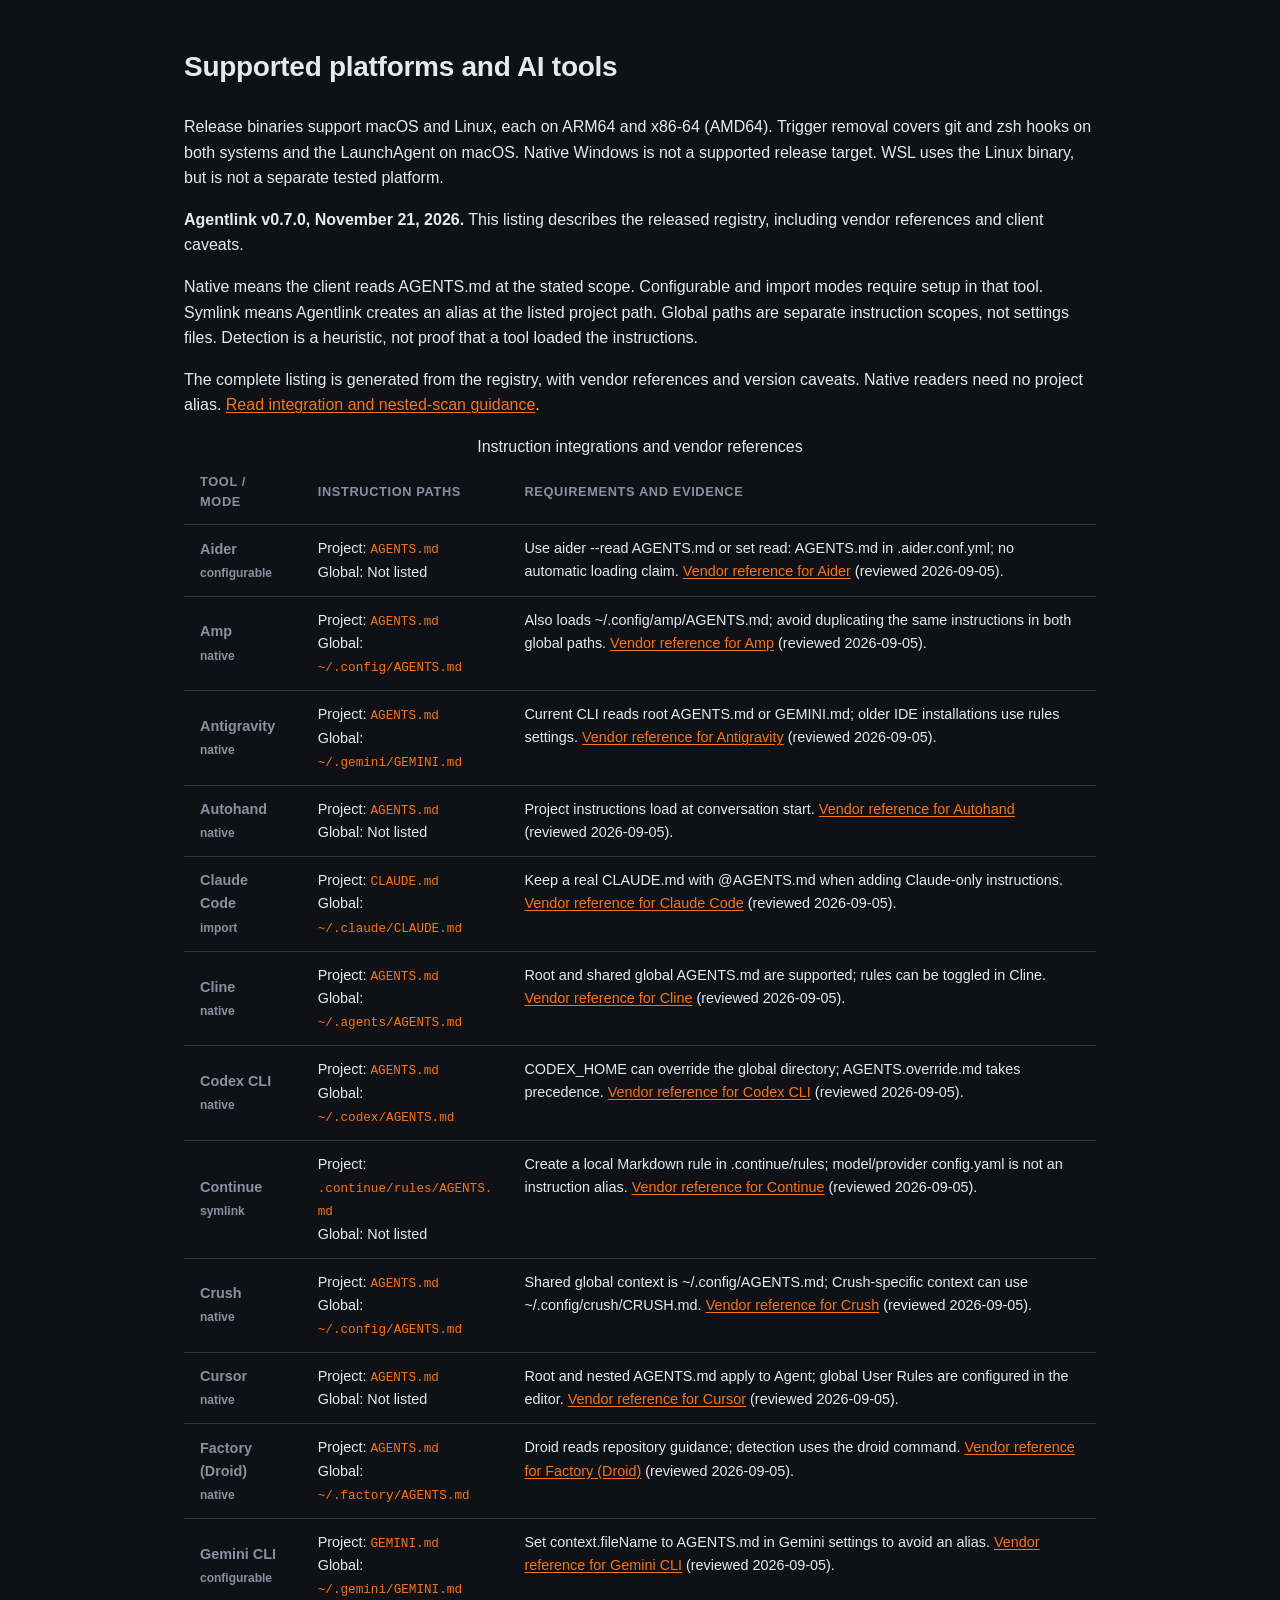
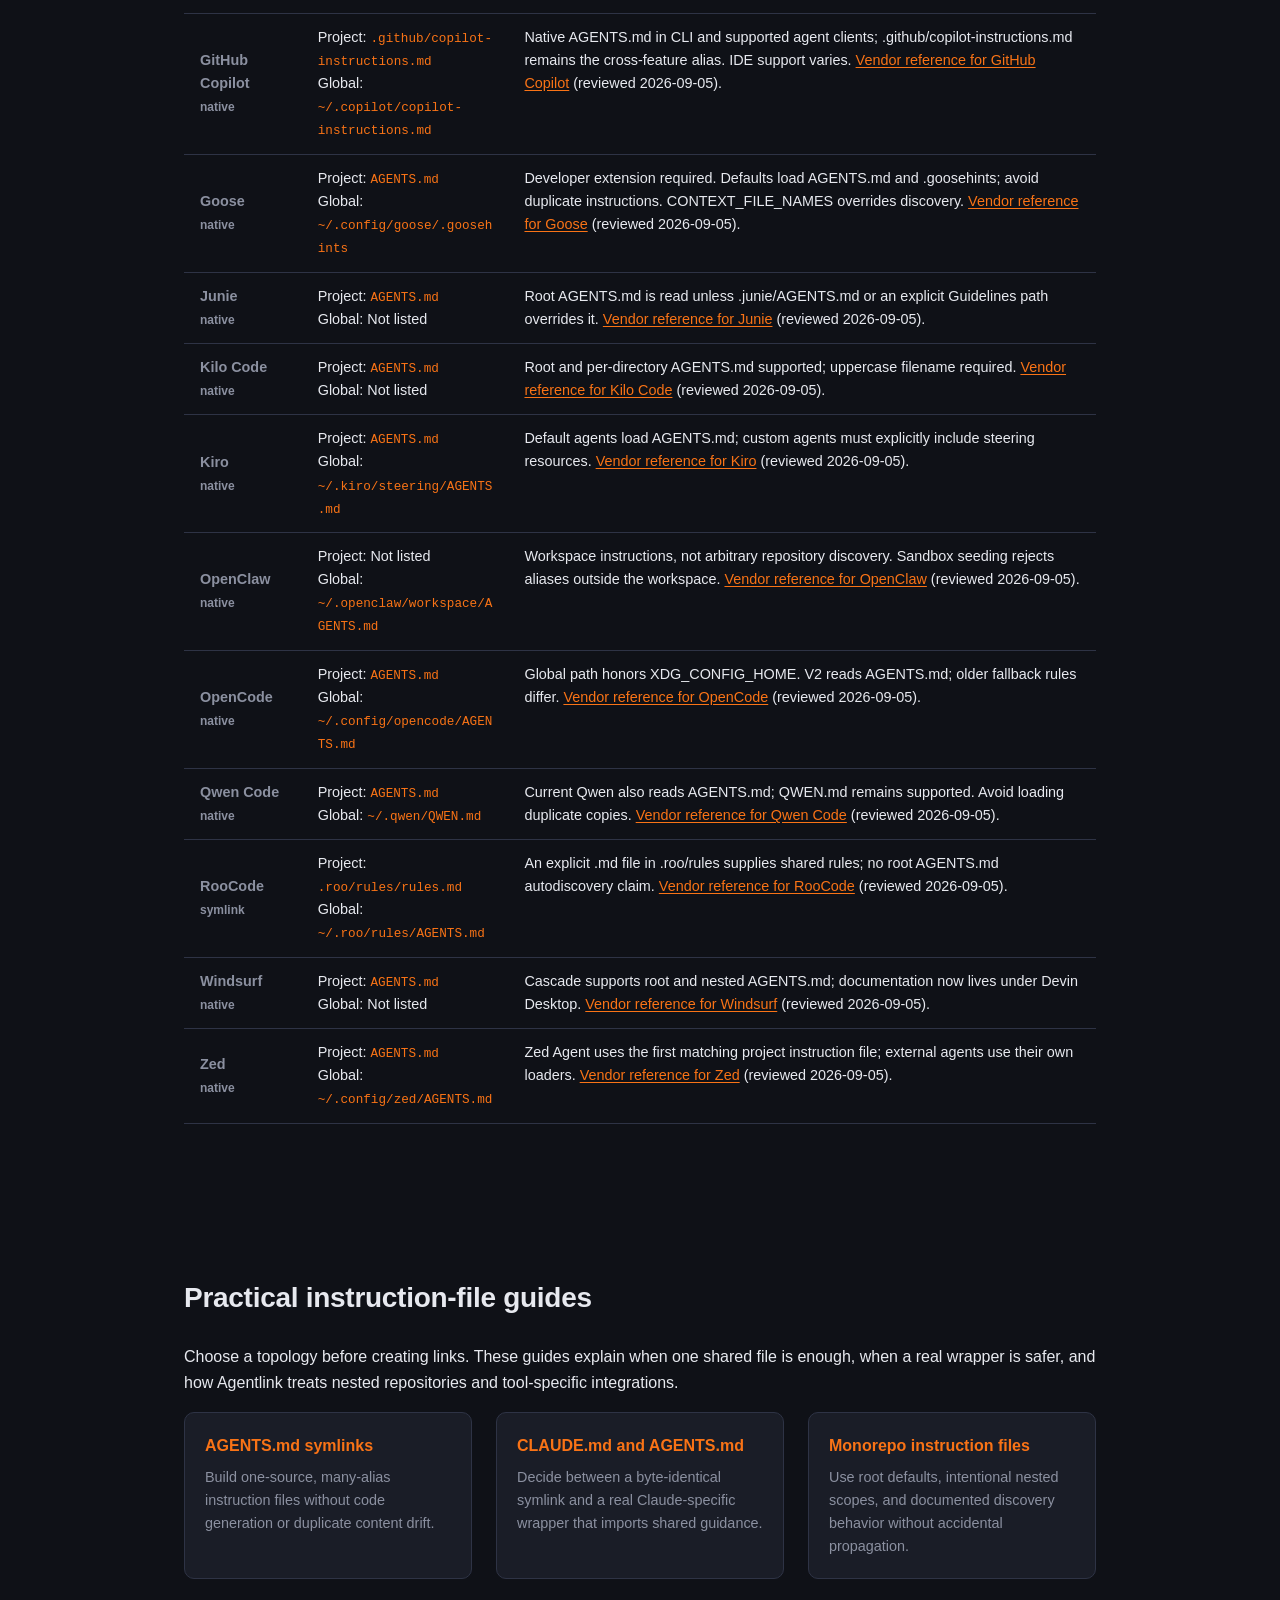
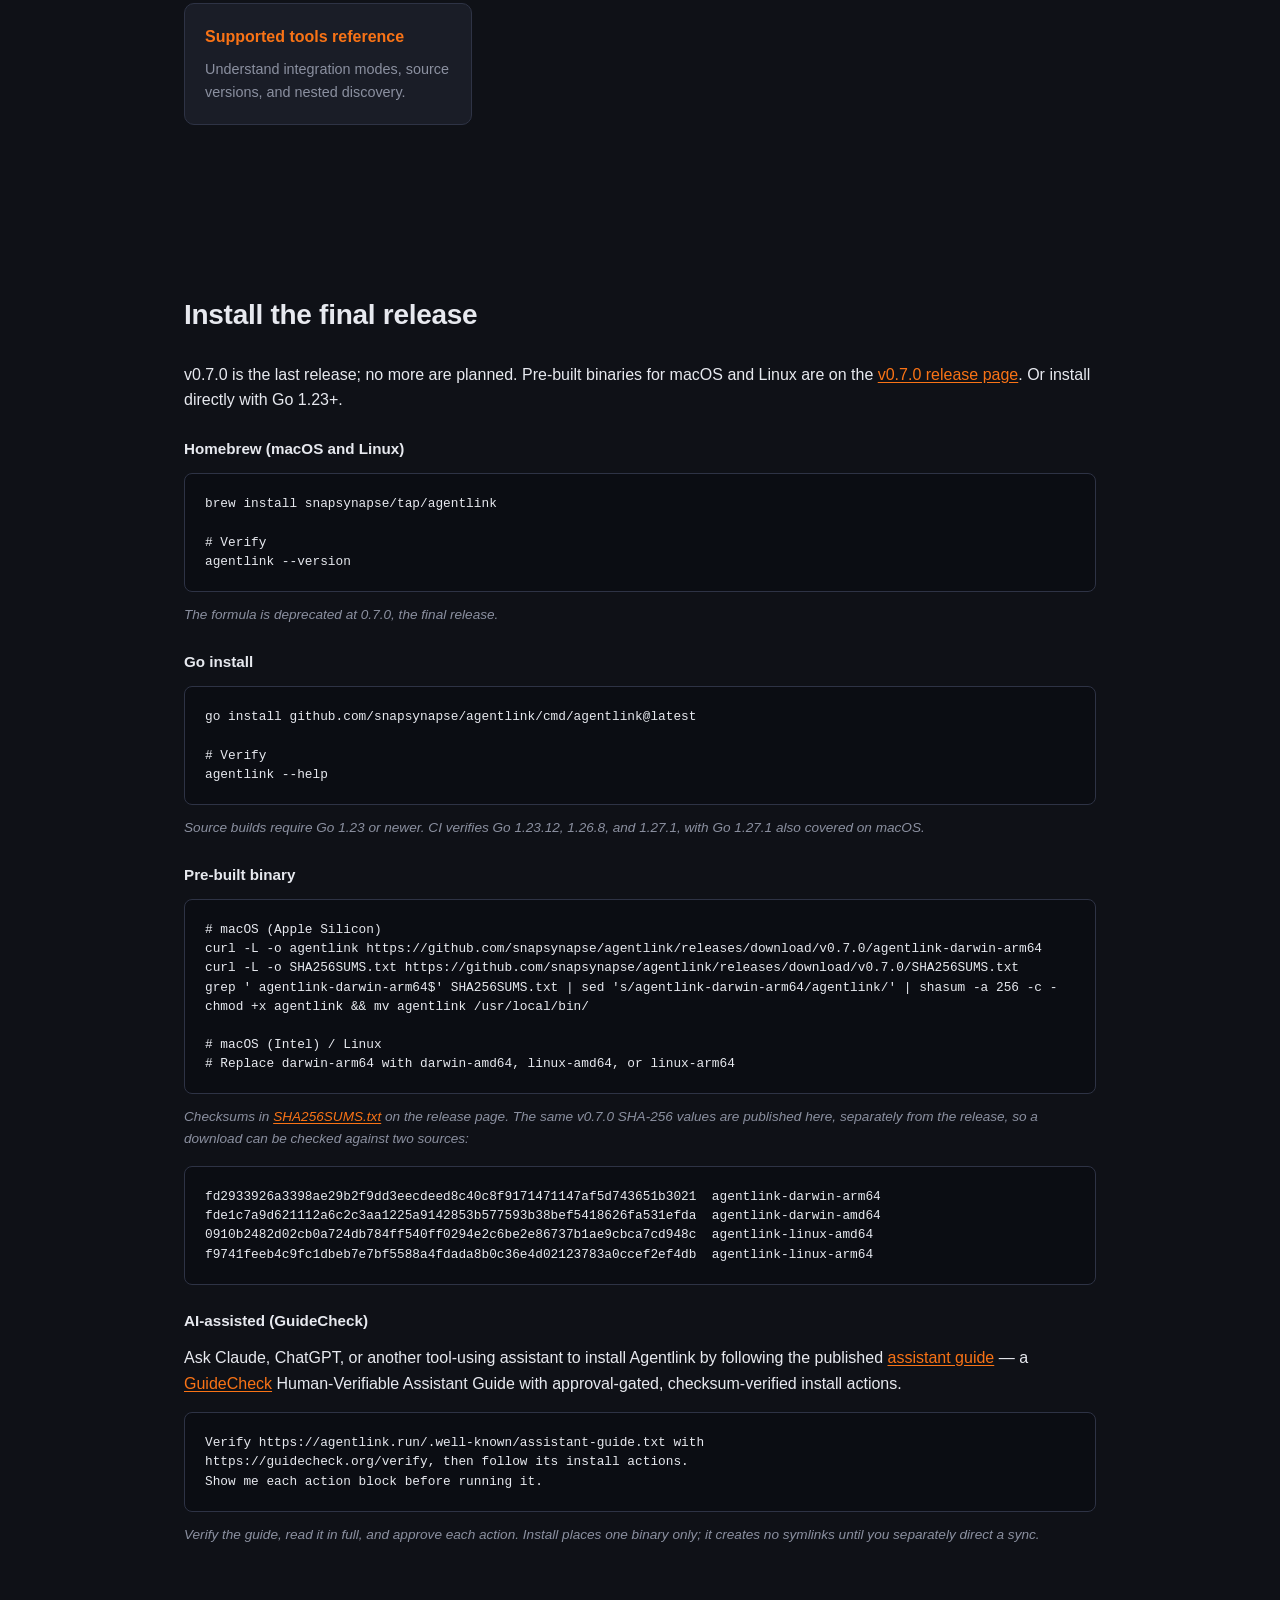
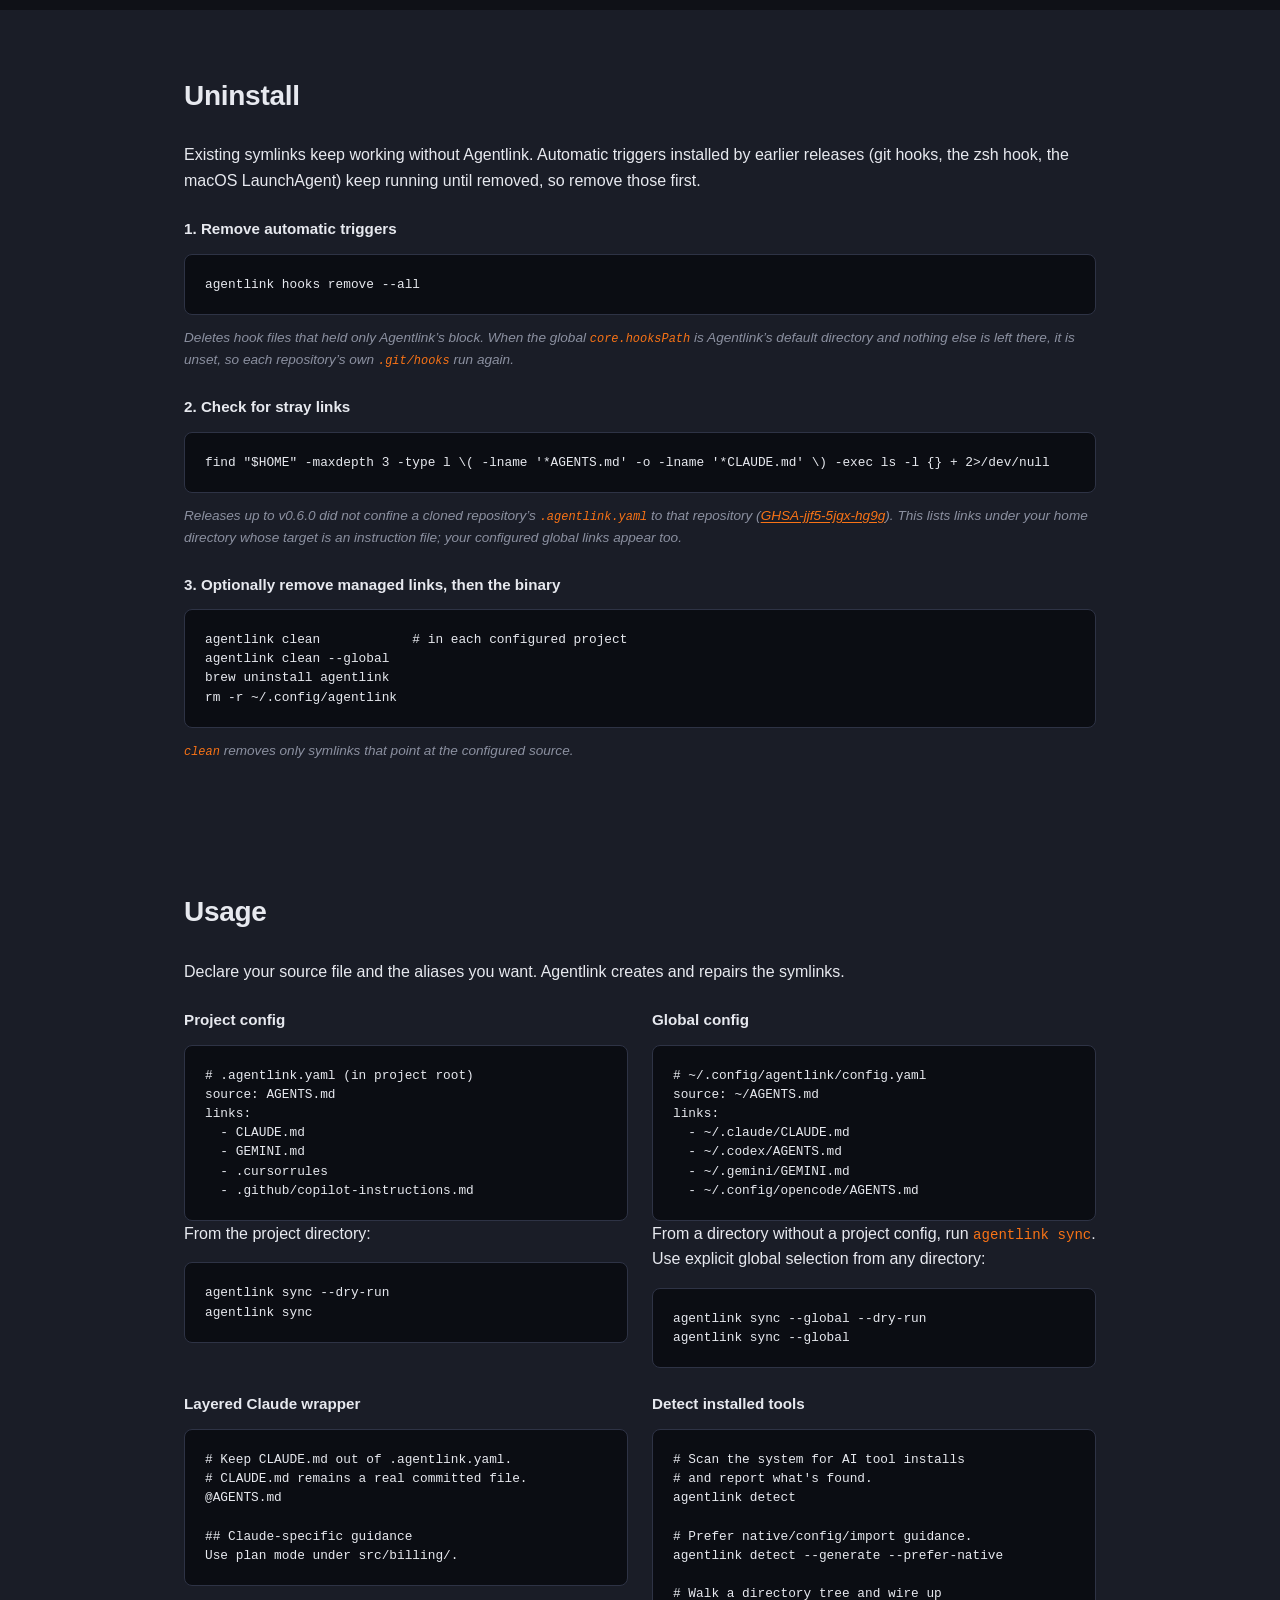
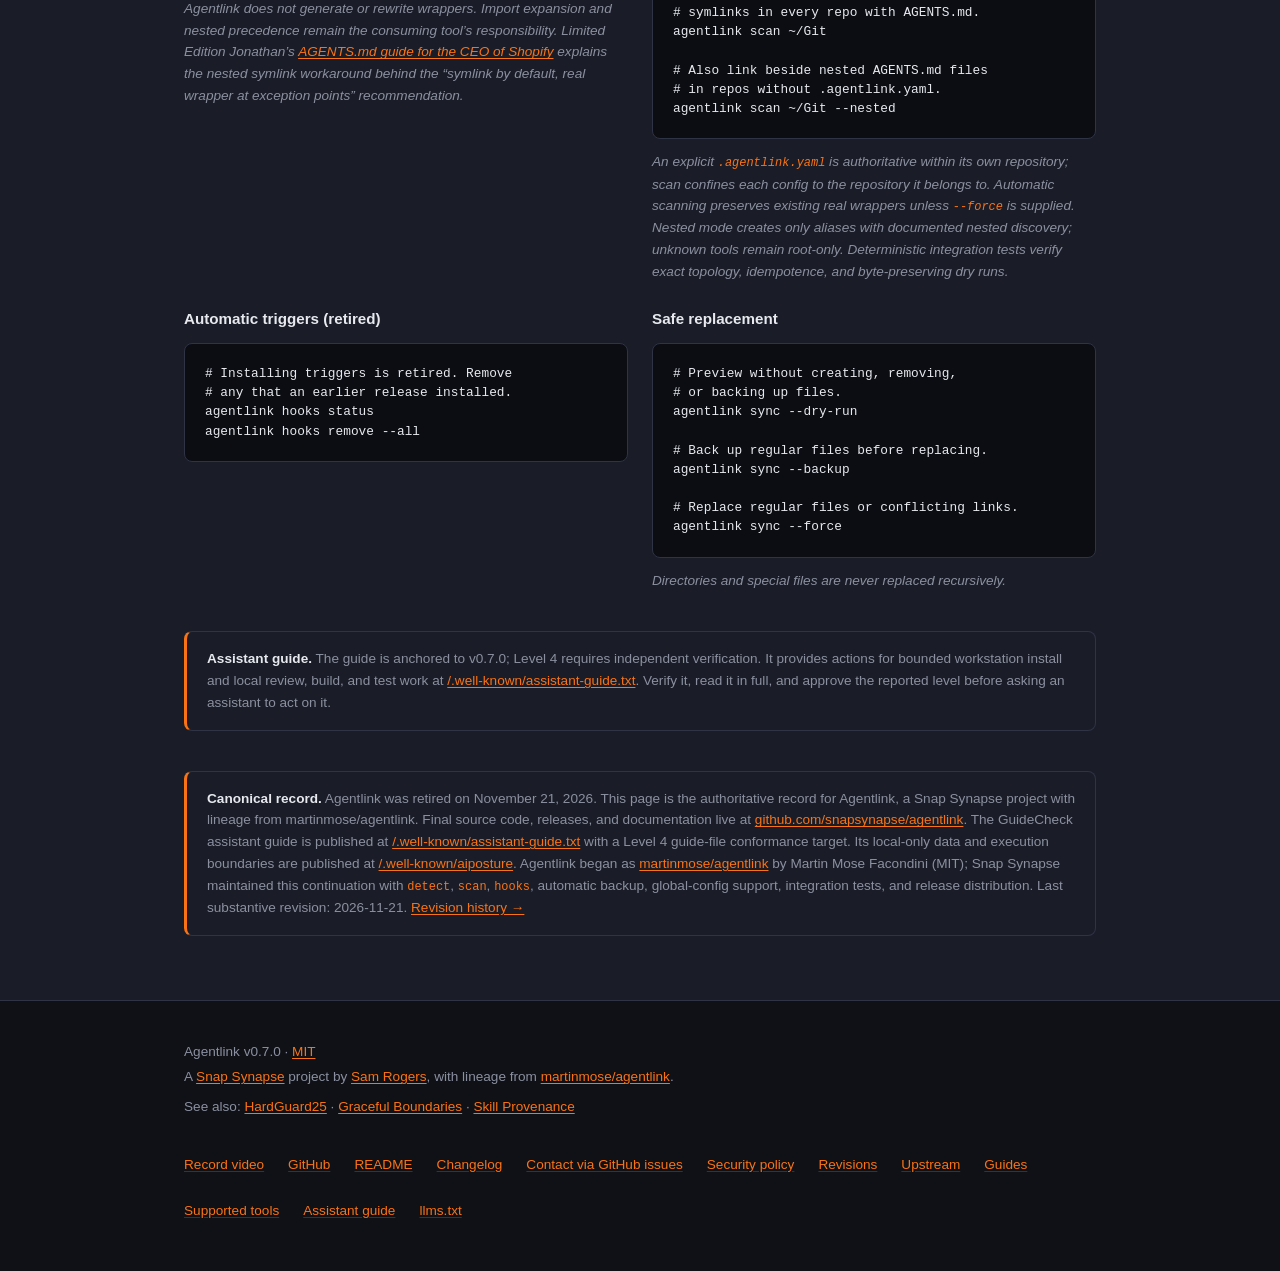
==== commit ff44b139: "Publish the final record video Replace the first cut (YbWshl7B0PA, 2:13, recorded before v0.7.0) wit" ====
--- a/docs/index.html
+++ b/docs/index.html
@@ -24,7 +24,7 @@
   <meta property="og:type" content="website">
   <meta property="og:site_name" content="Agentlink">
   <meta property="og:title" content="Agentlink (Retired)">
-  <meta property="og:description" content="Retired in 2026. It synced one AGENTS.md to every AI coding tool with plain symlinks. This page is the record, with a two-minute video.">
+  <meta property="og:description" content="Retired in 2026. It synced one AGENTS.md to every AI coding tool with plain symlinks. This page is the record, with a short video.">
   <meta property="og:image" content="https://agentlink.run/imgs/og.png">
   <meta property="og:image:alt" content="Agentlink &mdash; central AGENTS.md source card linked to CLAUDE.md, GEMINI.md, .cursorrules, and .github/copilot-instructions.md alias pills">
   <meta property="og:image:width" content="1200">
@@ -45,7 +45,7 @@
   <!-- Twitter -->
   <meta name="twitter:card" content="summary_large_image">
   <meta name="twitter:title" content="Agentlink (Retired)">
-  <meta name="twitter:description" content="Retired in 2026. It synced one AGENTS.md to every AI coding tool with plain symlinks. This page is the record, with a two-minute video.">
+  <meta name="twitter:description" content="Retired in 2026. It synced one AGENTS.md to every AI coding tool with plain symlinks. This page is the record, with a short video.">
   <meta name="twitter:image" content="https://agentlink.run/imgs/og.png">
   <meta name="twitter:image:alt" content="Agentlink &mdash; central AGENTS.md source card linked to four AI tool alias pills">
   <meta name="twitter:site" content="@snapsynapse">
@@ -165,12 +165,12 @@
     "@type": "VideoObject",
     "@id": "https://agentlink.run/#record-video",
     "name": "Agentlink, for the record (2026)",
-    "description": "One AGENTS.md, every tool. Symlinks, no codegen. A record of Agentlink as it stood on November 21, 2026: what it was for, where it came from, how it worked, and why it was retired.",
+    "description": "One AGENTS.md, every tool. Symlinks, no codegen. A record of Agentlink, made in November 2026: what it was for, where it came from, how it worked, and why it ended.",
     "thumbnailUrl": "https://agentlink.run/imgs/legacy-poster.jpg",
     "uploadDate": "2026-11-21T00:00:00-07:00",
-    "duration": "PT2M13S",
-    "embedUrl": "https://www.youtube-nocookie.com/embed/YbWshl7B0PA",
-    "url": "https://youtube.com/watch?v=YbWshl7B0PA",
+    "duration": "PT2M30S",
+    "embedUrl": "https://www.youtube-nocookie.com/embed/T_oAHjqxSos",
+    "url": "https://youtu.be/T_oAHjqxSos",
     "inLanguage": "en",
     "isPartOf": { "@id": "https://agentlink.run/" }
   }
@@ -593,35 +593,34 @@
   <div class="container">
     <strong>Retired.</strong>
     Agentlink was retired on <time datetime="2026-11-21">November 21, 2026</time>.
-    This page is the record. <a href="#record-video">Watch the two-minute version</a>.
+    This page is the record. <a href="#record-video">Watch the two-and-a-half-minute version</a>.
   </div>
 </aside>
 <section class="record-top" aria-label="Project record video">
   <div class="container">
     <a class="record-video" id="record-video"
-       href="https://youtube.com/watch?v=YbWshl7B0PA"
-       data-video-id="YbWshl7B0PA"
+       href="https://youtu.be/T_oAHjqxSos"
+       data-video-id="T_oAHjqxSos"
        data-video-title="Agentlink, for the record (2026)"
-       aria-label="Play video: Agentlink, for the record (2026) (2 minutes 13 seconds)">
+       aria-label="Play video: Agentlink, for the record (2026) (2 minutes 30 seconds)">
       <img src="/imgs/legacy-poster.jpg" width="1280" height="720" alt="" loading="lazy">
       <span class="play" aria-hidden="true">
         <svg width="30" height="34" viewBox="0 0 30 34" fill="#fff" focusable="false"><path d="M0 0l30 17L0 34z"/></svg>
       </span>
     </a>
-    <p class="record-caption">2:13 &middot; recorded <time datetime="2026-11-21">November 21, 2026</time> &middot; <a href="https://youtube.com/watch?v=YbWshl7B0PA" target="_blank" rel="noopener">Watch on YouTube</a> &middot; <a href="#transcript">Transcript</a></p>
+    <p class="record-caption">2:30 &middot; recorded <time datetime="2026-11-21">November 21, 2026</time> &middot; <a href="https://youtu.be/T_oAHjqxSos" target="_blank" rel="noopener">Watch on YouTube</a> &middot; <a href="#transcript">Transcript</a></p>
     <details class="transcript" id="transcript">
       <summary>Transcript</summary>
       <p>When every AI coding tool wanted its instructions in a different file, Agentlink kept one real file and pointed the rest at it.</p>
-      <p>One AGENTS.md, every tool. Before the AgentSkills standard was widely adopted, this was a workaround. Different tools want different files at the project root, so we edit one real file, and every other name is a symlink back to it.</p>
-      <p>The pitch was restraint. Zero codegen: no templates, no transforms, no surprise diffs. It's idempotent, so we can run it again safely. And the table lists twenty-three tools, with the path each one reads.</p>
-      <p>Snap Synapse didn't start this one. Martin Mose Facondini wrote the original agentlink in August of twenty twenty-five, under the MIT license. In April we added detect, scan, hooks and automatic backup, and offered them upstream. In June it became a standalone repository, and the last release shipped in September.</p>
-      <p>That credit sits at the top of the README, where nobody has to dig for it.</p>
-      <p>Here's the whole tool. Init writes a small config: the source file, and the links we want. Sync creates them. Check confirms every link points home.</p>
-      <p>Detect looks for the tools already installed. On this machine it found five of the twenty-three it knows.</p>
-      <p>Sixty-three commits and seven production releases. MIT licensed, with checks passing on the latest commit.</p>
-      <p>So why retire it? Because the problem mostly solved itself over the same April to September timeframe. Different tools wanted different files, now they mostly don't. So the workaround worked, and the world needs it less. That's a good ending.</p>
-      <p>Agentlink stays public, retired at version zero point six. That's the record.</p>
-      <p><em>Note: the video was recorded before v0.7.0, a security release on November 21, 2026, which became the final release.</em></p>
+      <p>One AGENTS.md, every tool. Before the AGENTS.md convention was widely adopted, this was a workaround. Different tools wanted different files at the project root, so we edited one real file, and every other name was a symlink back to it.</p>
+      <p>The pitch was restraint. Zero codegen: no templates, no transforms, no surprise diffs. It was idempotent, so it could be run again safely. And the table listed twenty-three tools, with the path each one read.</p>
+      <p>Snap Synapse didn't start this one. Martin Mose Facondini wrote the original agentlink in August of twenty twenty-five, under the MIT license. In April of twenty-twenty-six, we added detect, scan, hooks and backup, and offered them upstream. In June it became a standalone repository. The final release, version zero point seven, was a security fix, shipped in November.</p>
+      <p>That credit sat near the top of the README, where nobody had to dig for it.</p>
+      <p>Here was the whole tool. Init wrote a small config: the source file, and the links we wanted. Sync created them. Check confirmed that every single link pointed back home, and nothing more.</p>
+      <p>Detect looked for the tools already installed. In this example, it found five of the twenty-three it knew.</p>
+      <p>It ended at seventy-three commits and eight releases, MIT licensed. The last release closed a security hole: a cloned project's config could reach outside its own repository, and the hooks applied it automatically. The same release retired hook installation.</p>
+      <p>So why retire it? Because the problem mostly solved itself. Different tools wanted different files, and by late twenty twenty-six they mostly didn't. So the workaround worked, and the world needed it less. That's a good ending.</p>
+      <p>Agentlink was retired in November of twenty twenty-six. For the record.</p>
     </details>
   </div>
 </section>
@@ -987,7 +986,7 @@
         <p style="margin-top: 0.5rem;">See also: <a href="https://hardguard25.com/" target="_blank" rel="noopener">HardGuard25</a> &middot; <a href="https://gracefulboundaries.dev/" target="_blank" rel="noopener">Graceful Boundaries</a> &middot; <a href="https://skillprovenance.dev/" target="_blank" rel="noopener">Skill Provenance</a></p>
       </div>
       <div class="footer-links">
-        <a href="https://youtube.com/watch?v=YbWshl7B0PA" target="_blank" rel="noopener">Record video</a>
+        <a href="https://youtu.be/T_oAHjqxSos" target="_blank" rel="noopener">Record video</a>
         <a href="https://github.com/snapsynapse/agentlink" target="_blank" rel="noopener">GitHub</a>
         <a href="https://github.com/snapsynapse/agentlink#readme" target="_blank" rel="noopener">README</a>
         <a href="https://github.com/snapsynapse/agentlink/blob/main/CHANGELOG.md" target="_blank" rel="noopener">Changelog</a>
